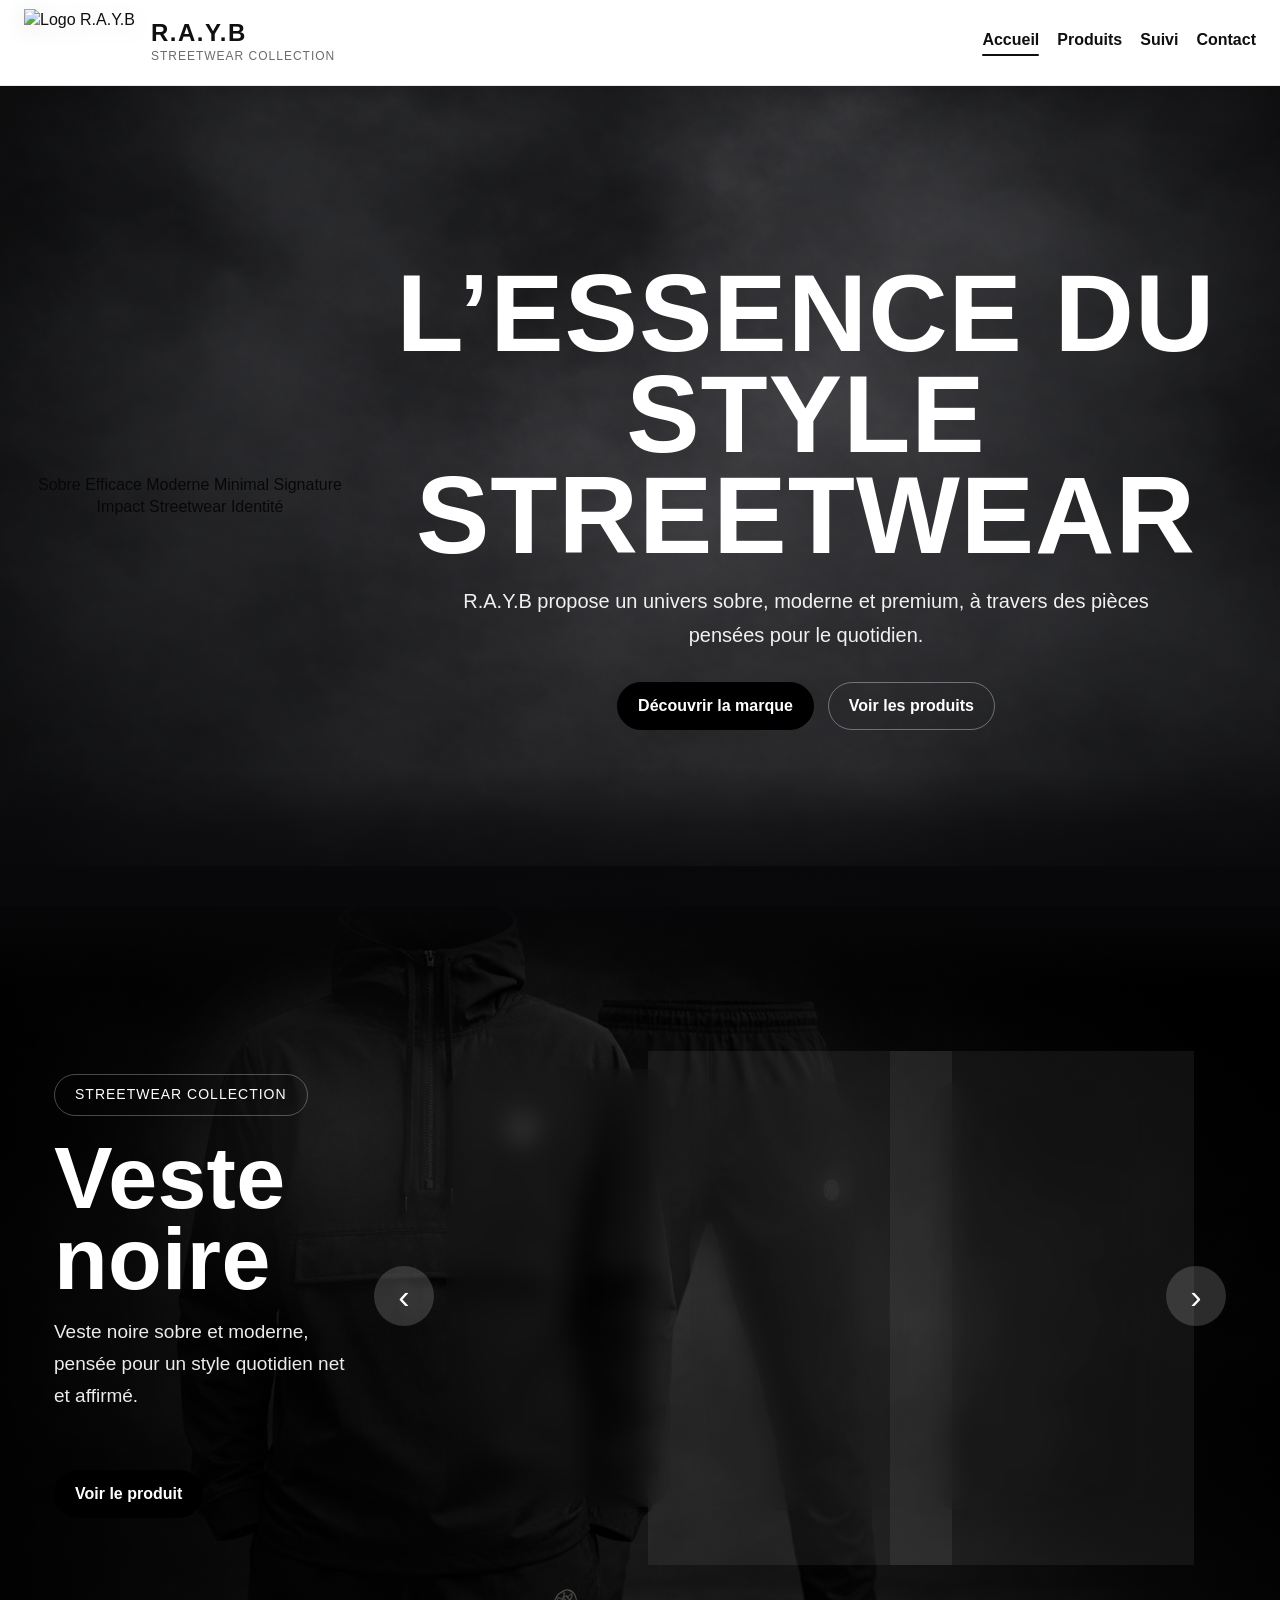
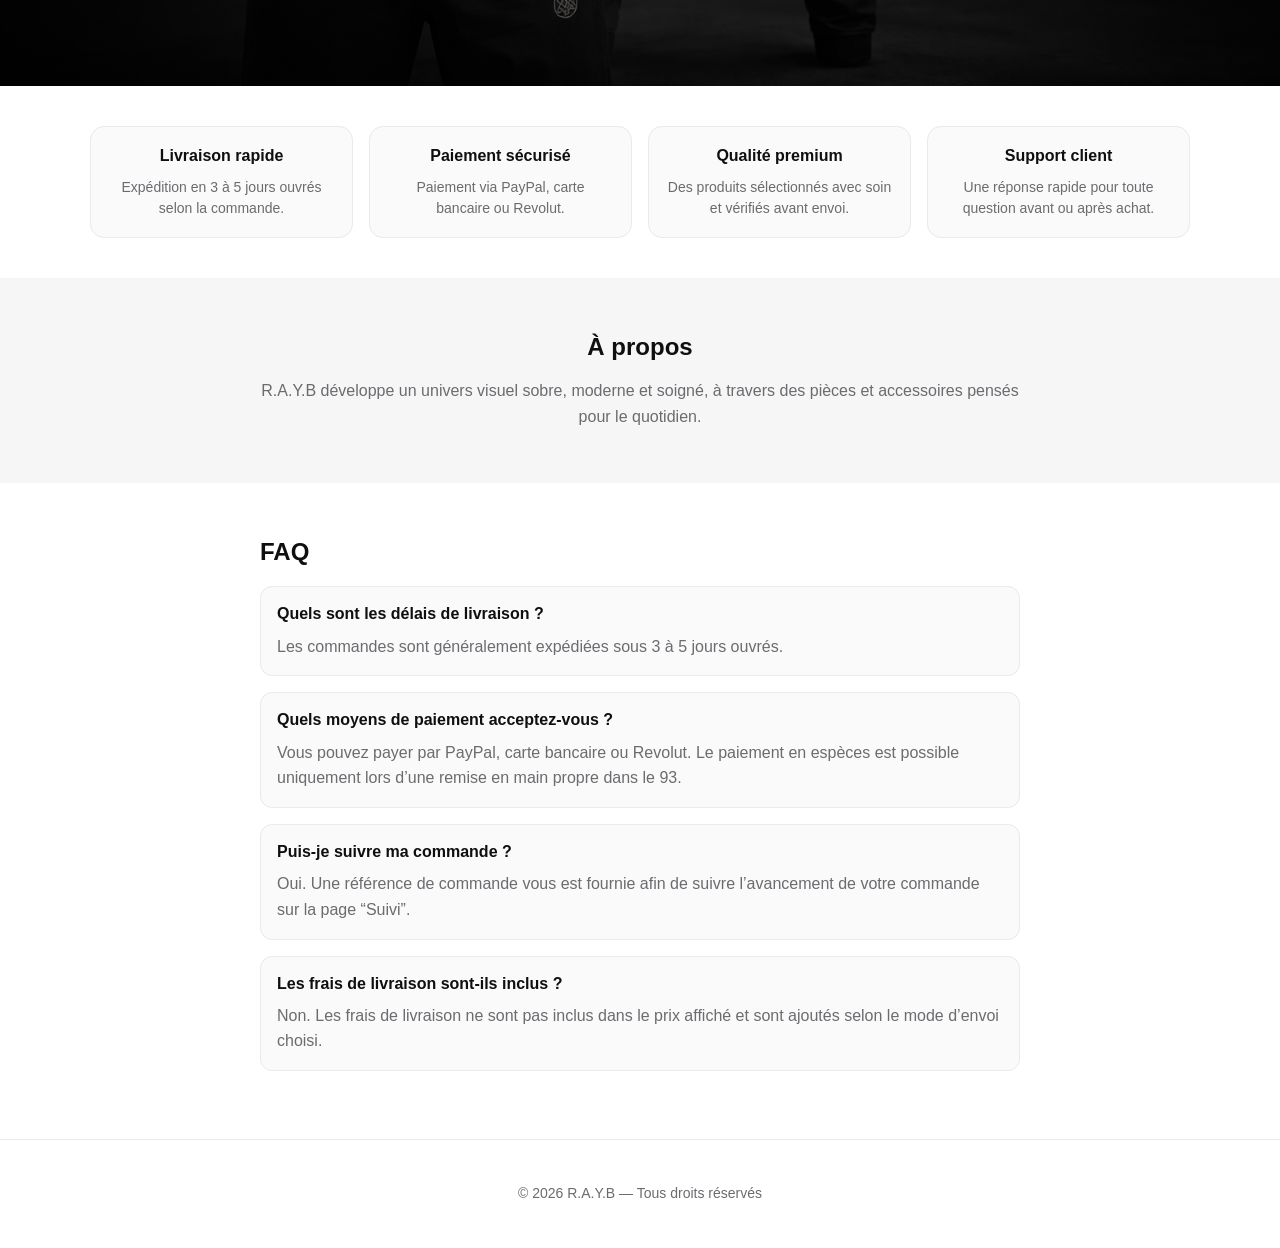
==== index.html @ da5ed74c "index.html" ====
<!DOCTYPE html>
<html lang="fr">
<head>
  <!-- Google tag (gtag.js) -->
  <script async src="https://www.googletagmanager.com/gtag/js?id=G-W9DEFRPRFW"></script>
  <script>
    window.dataLayer = window.dataLayer || [];
    function gtag(){dataLayer.push(arguments);}
    gtag('js', new Date());
    gtag('config', 'G-W9DEFRPRFW');
  </script>

  <meta charset="UTF-8">
  <meta name="viewport" content="width=device-width, initial-scale=1.0">
  <title>R.A.Y.B</title>
  <link rel="stylesheet" href="style.css">
  <link rel="icon" type="image/png" href="images/favicon.png">

  <!-- Polices -->
  <link href="https://fonts.googleapis.com/css2?family=Oswald:wght@400;500;600;700&family=Inter:wght@300;400;500;600;700&display=swap" rel="stylesheet">
</head>
<body>

  <!-- HEADER -->
  <header class="header">
    <div class="brand">
      <img src="images/logo-rayb-header.png" alt="Logo R.A.Y.B" class="logo">
      <div class="brand-text">
        <h1>R.A.Y.B</h1>
        <p>Streetwear Collection</p>
      </div>
    </div>

    <nav class="nav">
      <a href="index.html" class="active">Accueil</a>
      <a href="catalogue.html">Produits</a>
      <a href="suivi.html">Suivi</a>
      <a href="#" onclick="openContact()">Contact</a>
    </nav>
  </header>

  <!-- HERO PRINCIPAL -->
  <section class="hero-home">
    <div class="hero-home-overlay"></div>

    <!-- mots d'ambiance -->
    <div class="hero-words">
      <span>Sobre</span>
      <span>Efficace</span>
      <span>Moderne</span>
      <span>Minimal</span>
      <span>Signature</span>
      <span>Impact</span>
      <span>Streetwear</span>
      <span>Identité</span>
    </div>

    <div class="hero-home-content">
      <h1 class="hero-home-title">
        L’essence du style streetwear
      </h1>

      <p class="hero-home-text">
        R.A.Y.B propose un univers sobre, moderne et premium, à travers des pièces pensées pour le quotidien.
      </p>

      <div class="hero-home-actions">
        <a href="catalogue.html" class="btn primary">Découvrir la marque</a>
        <a href="#produits-populaires" class="btn ghost-light">Voir les produits</a>
      </div>
    </div>
  </section>

  <!-- PRODUITS POPULAIRES -->
  <section class="hero-showcase" id="produits-populaires">
    <div class="hero-dark-layer"></div>

    <div class="hero-left">
      <span class="hero-pill" id="heroCategory">Streetwear Collection</span>
      <h2 class="hero-main-title" id="heroProductTitle">Veste noire</h2>
      <p class="hero-main-text" id="heroProductDesc">
        Veste noire sobre et moderne, pensée pour un style quotidien net et affirmé.
      </p>

      <div class="hero-actions">
        <a href="produit.html?item=veste-noire" class="btn primary" id="heroProductBtn">
          Voir le produit
        </a>
      </div>
    </div>

    <div class="hero-right">
      <button class="hero-arrow" onclick="prevSlide()">‹</button>

      <div class="hero-cards" id="slider">

        <a class="hero-card active"
           href="produit.html?item=veste-noire"
           data-name="Veste noire"
           data-desc="Veste noire sobre et moderne, pensée pour un style quotidien net et affirmé."
           data-category="Streetwear Collection"
           data-link="produit.html?item=veste-noire">
          <img src="images/veste-noire.png" alt="Veste noire">
          <div class="hero-card-info">
            <span>STREETWEAR COLLECTION</span>
          </div>
        </a>

        <a class="hero-card"
           href="produit.html?item=pantalon-noir"
           data-name="Pantalon noir"
           data-desc="Pantalon noir confortable et structuré, idéal pour un look minimaliste et moderne."
           data-category="Streetwear Collection"
           data-link="produit.html?item=pantalon-noir">
          <img src="images/pantalon-noir.png" alt="Pantalon noir">
          <div class="hero-card-info">
            <span>STREETWEAR COLLECTION</span>
          </div>
        </a>

        <a class="hero-card"
           href="produit.html?item=tapis-bordeaux"
           data-name="Tapis bordeaux"
           data-desc="Tapis bordeaux pratique et élégant, conçu pour un usage utilitaire simple et efficace."
           data-category="Utilitaire"
           data-link="produit.html?item=tapis-bordeaux">
          <img src="images/tapis-bordeaux.png" alt="Tapis bordeaux">
          <div class="hero-card-info">
            <span>UTILITAIRE</span>
          </div>
        </a>

      </div>

      <button class="hero-arrow" onclick="nextSlide()">›</button>
    </div>
  </section>

  <!-- CONFIANCE -->
  <section class="trust-section">
    <div class="trust-container">
      <div class="trust-item">
        <h3>Livraison rapide</h3>
        <p>Expédition en 3 à 5 jours ouvrés selon la commande.</p>
      </div>

      <div class="trust-item">
        <h3>Paiement sécurisé</h3>
        <p>Paiement via PayPal, carte bancaire ou Revolut.</p>
      </div>

      <div class="trust-item">
        <h3>Qualité premium</h3>
        <p>Des produits sélectionnés avec soin et vérifiés avant envoi.</p>
      </div>

      <div class="trust-item">
        <h3>Support client</h3>
        <p>Une réponse rapide pour toute question avant ou après achat.</p>
      </div>
    </div>
  </section>

  <!-- A PROPOS -->
  <section class="about-section">
    <div class="about-container">
      <h2>À propos</h2>
      <p>
        R.A.Y.B développe un univers visuel sobre, moderne et soigné, à travers des pièces et accessoires pensés pour le quotidien.
      </p>
    </div>
  </section>

  <!-- FAQ -->
  <section class="faq-section">
    <div class="faq-container">
      <h2>FAQ</h2>

      <div class="faq-item">
        <h4>Quels sont les délais de livraison ?</h4>
        <p>Les commandes sont généralement expédiées sous 3 à 5 jours ouvrés.</p>
      </div>

      <div class="faq-item">
        <h4>Quels moyens de paiement acceptez-vous ?</h4>
        <p>Vous pouvez payer par PayPal, carte bancaire ou Revolut. Le paiement en espèces est possible uniquement lors d’une remise en main propre dans le 93.</p>
      </div>

      <div class="faq-item">
        <h4>Puis-je suivre ma commande ?</h4>
        <p>Oui. Une référence de commande vous est fournie afin de suivre l’avancement de votre commande sur la page “Suivi”.</p>
      </div>

      <div class="faq-item">
        <h4>Les frais de livraison sont-ils inclus ?</h4>
        <p>Non. Les frais de livraison ne sont pas inclus dans le prix affiché et sont ajoutés selon le mode d’envoi choisi.</p>
      </div>
    </div>
  </section>

  <!-- POPUP CONTACT -->
  <div id="contactPopup" class="popup" onclick="closeContact()">
    <div class="popup-content" onclick="event.stopPropagation()">
      <button class="popup-close" onclick="closeContact()">×</button>
      <h2>Contact</h2>
      <p>Email : <strong>nur.commerce120@gmail.com</strong></p>
      <p>Téléphone : <strong>06 28 49 84 93</strong></p>
    </div>
  </div>

  <!-- FOOTER -->
  <footer class="footer">
    <p>© 2026 R.A.Y.B — Tous droits réservés</p>
  </footer>

  <!-- SCRIPT -->
  <script>
    let index = 0;
    const cards = document.querySelectorAll(".hero-card");

    const heroCategory = document.getElementById("heroCategory");
    const heroProductTitle = document.getElementById("heroProductTitle");
    const heroProductDesc = document.getElementById("heroProductDesc");
    const heroProductBtn = document.getElementById("heroProductBtn");
    const slider = document.getElementById("slider");

    let autoSlide;

    function updateSlider() {
      cards.forEach((card) => card.classList.remove("active"));

      const activeCard = cards[index];
      activeCard.classList.add("active");

      heroCategory.innerText = activeCard.dataset.category;
      heroProductTitle.innerText = activeCard.dataset.name;
      heroProductDesc.innerText = activeCard.dataset.desc;
      heroProductBtn.href = activeCard.dataset.link;
    }

    function nextSlide() {
      index = (index + 1) % cards.length;
      updateSlider();
      startAutoSlide();
    }

    function prevSlide() {
      index = (index - 1 + cards.length) % cards.length;
      updateSlider();
      startAutoSlide();
    }

    function startAutoSlide() {
      stopAutoSlide();
      autoSlide = setInterval(() => {
        nextSlide();
      }, 3000);
    }

    function stopAutoSlide() {
      clearInterval(autoSlide);
    }

    cards.forEach((card, i) => {
      card.addEventListener("mouseenter", () => {
        if (index !== i) {
          index = i;
          updateSlider();
        }
      });
    });

    if (slider) {
      slider.addEventListener("mouseenter", stopAutoSlide);
      slider.addEventListener("mouseleave", startAutoSlide);
    }

    function openContact() {
      document.getElementById("contactPopup").style.display = "flex";
    }

    function closeContact() {
      document.getElementById("contactPopup").style.display = "none";
    }

    updateSlider();
    startAutoSlide();
  </script>

</body>
</html>
---- style.css ----
:root{
  --bg:#ffffff;
  --text:#0f0f10;
  --muted:#6b6b70;
  --border:#e9e9ee;
  --black:#000;
  --white:#fff;
  --shadow-sm: 0 8px 24px rgba(0,0,0,.06);
  --shadow-md: 0 18px 44px rgba(0,0,0,.14);
  --radius: 18px;
}

*{
  box-sizing:border-box;
}

html, body{
  margin:0;
  padding:0;
  font-family: Arial, sans-serif;
  background:var(--bg);
  color:var(--text);
  scroll-behavior:smooth;
}

body{
  line-height:1.4;
}

/* HEADER */
.header{
  position:sticky;
  top:0;
  z-index:50;
  background:rgba(255,255,255,.96);
  border-bottom:1px solid var(--border);
  display:flex;
  align-items:center;
  justify-content:space-between;
  padding:0 24px;
  min-height:86px;
  backdrop-filter:blur(10px);
}

.brand{
  display:flex;
  align-items:center;
  gap:16px;
  min-width:0;
}

.brand-text{
  display:flex;
  flex-direction:column;
  justify-content:center;
}

.logo{
  height:68px;
  width:auto;
  max-width:180px;
  object-fit:contain;
  display:block;
  transform:none;
  filter:drop-shadow(0 4px 10px rgba(0,0,0,0.10));
}

.brand-text h1{
  margin:0;
  font-size:24px;
  letter-spacing:1.5px;
  font-weight:800;
  line-height:1.1;
}

.brand-text p{
  margin:2px 0 0;
  font-size:12px;
  color:var(--muted);
  text-transform:uppercase;
  letter-spacing:1px;
}

.nav{
  display:flex;
  align-items:center;
  flex-wrap:wrap;
  gap:18px;
}

.nav a{
  text-decoration:none;
  color:var(--text);
  font-weight:700;
  position:relative;
  padding-bottom:4px;
}

.nav a.active::after{
  content:"";
  position:absolute;
  left:0;
  bottom:0;
  width:100%;
  height:2px;
  background:var(--text);
  border-radius:2px;
}

/* BOUTONS */
.btn{
  display:inline-block;
  padding:12px 20px;
  border-radius:999px;
  text-decoration:none;
  border:1px solid var(--text);
  color:var(--text);
  background:#fff;
  transition:transform .22s ease, box-shadow .22s ease, background .22s ease, color .22s ease, border-color .22s ease;
  cursor:pointer;
  font-weight:700;
}

.btn:hover{
  transform:translateY(-2px);
  box-shadow:var(--shadow-sm);
}

.btn.primary{
  background:#000;
  color:#fff;
  border-color:#000;
}

.btn.primary:hover{
  background:#111;
  border-color:#111;
}

.ghost-light{
  background:transparent;
  color:#fff;
  border:1px solid rgba(255,255,255,.34);
}

.ghost-light:hover{
  background:rgba(255,255,255,.10);
  box-shadow:none;
}

.btn.paypal{
  width:100%;
  background:#ffc439;
  border-color:#ffc439;
  color:#111;
}

.btn.revolut{
  width:100%;
  background:#000;
  border-color:#000;
  color:#fff;
}

/* HERO DU HAUT - PRESENTATION */
.hero-home{
  position:relative;
  z-index:1;
  min-height:calc(100vh - 80px);
  background:url("images/hero-accueil.jpg") center/cover no-repeat;
  display:flex;
  align-items:center;
  justify-content:center;
  padding:48px 24px;
  overflow:hidden;
  text-align:center;
}

.hero-home::after{
  content:"";
  position:absolute;
  left:0;
  right:0;
  bottom:-1px;
  height:140px;
  background:linear-gradient(
    to bottom,
    rgba(8,8,10,0) 0%,
    rgba(8,8,10,0.55) 40%,
    rgba(8,8,10,0.92) 100%
  );
  pointer-events:none;
  z-index:2;
}

.hero-home-overlay{
  position:absolute;
  inset:0;
  background:linear-gradient(180deg, rgba(0,0,0,.50) 0%, rgba(0,0,0,.58) 100%);
}

.hero-home-content{
  position:relative;
  z-index:2;
  max-width:900px;
  color:#fff;
}

.hero-home-tag{
  display:inline-block;
  padding:10px 22px;
  border:1px solid rgba(255,255,255,.30);
  border-radius:999px;
  font-size:15px;
  text-transform:uppercase;
  letter-spacing:1px;
  margin-bottom:26px;
}

.hero-home-title{
  margin:0 0 18px;
  font-size:110px;
  line-height:.92;
  text-transform:uppercase;
  font-weight:900;
  letter-spacing:1px;
}

.hero-home-text{
  margin:0 auto 30px;
  font-size:20px;
  line-height:1.7;
  color:rgba(255,255,255,.93);
  max-width:760px;
}

.hero-home-actions{
  display:flex;
  justify-content:center;
  gap:14px;
  flex-wrap:wrap;
}

/* SECTION PRODUITS HERO */
.hero-showcase{
  min-height:calc(100vh - 80px);
  background:url("images/hero.jpg") center/cover no-repeat;
  display:grid;
  grid-template-columns:1fr 1fr;
  align-items:center;
  gap:24px;
  padding:88px 54px 48px;
  margin-top:-40px;
  position:relative;
  overflow:hidden;
}

.hero-showcase::after{
  content:"";
  position:absolute;
  top:0;
  left:0;
  right:0;
  height:120px;
  background:linear-gradient(
    to bottom,
    rgba(8,8,10,0.95) 0%,
    rgba(8,8,10,0.68) 45%,
    rgba(8,8,10,0) 100%
  );
  pointer-events:none;
  z-index:1;
}

.hero-dark-layer{
  position:absolute;
  inset:0;
  background:linear-gradient(90deg, rgba(0,0,0,.78) 0%, rgba(0,0,0,.54) 45%, rgba(0,0,0,.72) 100%);
}

.hero-showcase::before{
  content:"";
  position:absolute;
  width:420px;
  height:420px;
  border-radius:50%;
  background:radial-gradient(rgba(255,255,255,0.09), transparent 70%);
  top:8%;
  left:10%;
  z-index:1;
  pointer-events:none;
  filter:blur(10px);
}

.hero-left{
  position:relative;
  z-index:2;
  color:#fff;
  max-width:560px;
  animation:fadeSoft .65s ease;
}

.hero-pill{
  border:1px solid rgba(255,255,255,.28);
  padding:10px 20px;
  border-radius:999px;
  font-size:14px;
  display:inline-block;
  margin-bottom:22px;
  text-transform:uppercase;
  letter-spacing:1px;
}

.hero-main-title{
  font-size:88px;
  margin:0 0 16px;
  line-height:.92;
  text-transform:none;
  font-weight:900;
  letter-spacing:.3px;
  min-height:160px;
  display:flex;
  align-items:flex-end;
}

.hero-main-text{
  font-size:19px;
  margin:0 0 24px;
  color:rgba(255,255,255,.92);
  line-height:1.7;
  max-width:520px;
  min-height:130px;
}

.hero-actions{
  display:flex;
  gap:12px;
  flex-wrap:wrap;
}

.hero-right{
  display:flex;
  justify-content:flex-end;
  align-items:center;
  gap:14px;
  position:relative;
  z-index:2;
}

.hero-left,
.hero-right{
  position:relative;
  z-index:2;
}

.hero-cards{
  display:flex;
  gap:22px;
  align-items:flex-end;
}

.hero-card{
  width:220px;
  min-height:430px;
  background:rgba(255,255,255,.08);
  border:1px solid rgba(255,255,255,.18);
  border-radius:28px;
  overflow:hidden;
  cursor:pointer;
  transition:transform .24s ease, opacity .24s ease, box-shadow .24s ease, border-color .24s ease;
  opacity:.84;
  box-shadow:0 12px 28px rgba(0,0,0,.16);
  backdrop-filter:blur(12px);
  text-decoration:none;
  display:flex;
  flex-direction:column;
  position:relative;
  animation:fadeSoft .65s ease;
  flex-shrink:0;
}

.hero-card.active{
  transform:translateY(-8px) scale(1.02);
  opacity:1;
  box-shadow:0 20px 42px rgba(0,0,0,.24);
  border-color:rgba(255,255,255,.28);
  z-index:3;
}

.hero-card::after{
  content:"";
  position:absolute;
  top:0;
  left:-120%;
  width:70%;
  height:100%;
  background:linear-gradient(
    120deg,
    transparent,
    rgba(255,255,255,0.18),
    transparent
  );
  transition:left .8s ease;
}

.hero-card:hover::after{
  left:140%;
}

.hero-card img{
  width:100%;
  height:250px;
  object-fit:contain;
  background:#fff;
  display:block;
  padding:20px;
}

.hero-card-info{
  padding:20px 16px;
  color:#fff;
  display:flex;
  align-items:center;
  justify-content:center;
  min-height:86px;
  text-align:center;
}

.hero-card-info span{
  display:block;
  font-size:15px;
  opacity:.96;
  text-transform:uppercase;
  letter-spacing:2px;
  font-weight:700;
  line-height:1.4;
}

.hero-card-info h3{
  display:none;
}

.hero-arrow{
  background:rgba(255,255,255,.16);
  border:none;
  color:#fff;
  font-size:34px;
  width:60px;
  height:60px;
  border-radius:50%;
  cursor:pointer;
  flex-shrink:0;
  transition:background .22s ease, transform .22s ease;
}

.hero-arrow:hover{
  background:rgba(255,255,255,.26);
  transform:scale(1.05);
}

#heroCategory,
#heroProductTitle,
#heroProductDesc{
  transition:all .25s ease;
}

/* STRUCTURE GLOBALE */
.page{
  padding:40px 28px;
}

.page-title{
  max-width:1100px;
  margin:0 auto 18px;
}

.page-title h2{
  margin:0;
  font-size:32px;
}

.page-title p{
  margin:8px 0 0;
  color:var(--muted);
}

.catalog-nav{
  max-width:1100px;
  margin:0 auto 24px;
  display:flex;
  gap:12px;
  flex-wrap:wrap;
}

.section-title{
  max-width:1100px;
  margin:30px auto 16px;
  font-size:24px;
}

/* CATALOGUE */
.grid{
  max-width:1100px;
  margin:0 auto;
  display:grid;
  grid-template-columns:repeat(3, 1fr);
  gap:22px;
}

.card{
  background:#fff;
  border:1px solid var(--border);
  border-radius:var(--radius);
  overflow:hidden;
  box-shadow:0 8px 24px rgba(0,0,0,.05);
  transition:transform .25s ease, box-shadow .25s ease;
  position:relative;
}

.card:hover{
  transform:translateY(-6px);
  box-shadow:var(--shadow-md);
}

.card::after{
  content:"";
  position:absolute;
  top:0;
  left:-120%;
  width:70%;
  height:100%;
  background:linear-gradient(
    120deg,
    transparent,
    rgba(255,255,255,0.16),
    transparent
  );
  transition:left .8s ease;
}

.card:hover::after{
  left:140%;
}

.card img{
  width:100%;
  height:260px;
  object-fit:contain;
  background:#fafafa;
  display:block;
  padding:10px;
}

.card-body{
  padding:16px;
}

.badge{
  display:inline-block;
  background:#000;
  color:#fff;
  padding:4px 10px;
  border-radius:999px;
  font-size:12px;
  margin-bottom:10px;
}

.card-body h3{
  margin:0 0 8px;
  font-size:18px;
}

.price{
  font-weight:800;
  margin:6px 0 14px;
  font-size:18px;
}

/* PAGE PRODUIT */
.back-link{
  display:inline-block;
  margin-bottom:18px;
  text-decoration:none;
  color:var(--text);
  font-weight:600;
}

.product-layout{
  max-width:1100px;
  margin:0 auto;
  display:grid;
  grid-template-columns:84px 1fr 420px;
  gap:26px;
  align-items:start;
}

.thumbs{
  display:flex;
  flex-direction:column;
  gap:10px;
}

.thumb{
  width:74px;
  height:74px;
  object-fit:contain;
  border:1px solid var(--border);
  border-radius:12px;
  background:#fafafa;
  cursor:pointer;
  display:block;
  padding:6px;
  transition:transform .2s ease, border-color .2s ease, box-shadow .2s ease;
}

.thumb:hover{
  transform:scale(1.04);
  border-color:#000;
  box-shadow:0 8px 18px rgba(0,0,0,0.08);
}

.product-image{
  border:1px solid var(--border);
  border-radius:20px;
  background:#fafafa;
  display:flex;
  align-items:center;
  justify-content:center;
  min-height:420px;
  box-shadow:0 12px 30px rgba(0,0,0,.08);
}

.product-image img{
  max-width:95%;
  max-height:420px;
  object-fit:contain;
  display:block;
  padding:12px;
}

.product-info{
  border:1px solid var(--border);
  border-radius:20px;
  padding:18px;
  background:#fff;
  box-shadow:0 8px 20px rgba(0,0,0,.04);
}

.product-info h2{
  margin:0 0 8px;
  font-size:30px;
}

.price.big{
  font-size:1.7rem;
  margin:10px 0 8px;
}

.desc{
  color:var(--muted);
  line-height:1.55;
  margin:0 0 12px;
}

.row{
  margin:12px 0 10px;
}

label{
  display:block;
  font-weight:700;
  margin-bottom:6px;
}

select{
  padding:10px 12px;
  border-radius:12px;
  border:1px solid var(--border);
  width:180px;
  background:#fff;
}

.reviews{
  margin:10px 0 18px;
  padding:12px;
  border:1px solid var(--border);
  border-radius:14px;
  background:#fbfbfb;
}

.stars{
  letter-spacing:2px;
  font-size:18px;
}

.muted{
  color:var(--muted);
}

.orderref{
  margin:12px 0 18px;
  padding:12px;
  border:1px solid var(--border);
  border-radius:14px;
  background:#fbfbfb;
}

.delivery{
  display:flex;
  flex-direction:column;
  gap:10px;
  margin:10px 0 18px;
}

.delivery input{
  padding:10px 12px;
  border-radius:12px;
  border:1px solid var(--border);
  width:100%;
}

.delivery .two{
  display:grid;
  grid-template-columns:1fr 1fr;
  gap:10px;
}

.shipping-note{
  margin:10px 0 16px;
  padding:12px;
  border:1px solid var(--border);
  border-radius:12px;
  background:#fafafa;
  line-height:1.5;
  font-size:14px;
}

.stock-count{
  margin:8px 0 14px;
  font-weight:700;
  color:#111;
}

.payment-box{
  max-width:700px;
  margin:0 auto;
  border:1px solid var(--border);
  border-radius:20px;
  padding:22px;
  background:#fff;
  box-shadow:0 8px 20px rgba(0,0,0,.04);
}

.payment-note{
  margin:8px 0 12px;
}

.delivery-price{
  margin:0 0 14px;
  font-weight:700;
  color:#c1121f;
}

.cash{
  margin-top:12px;
  padding:10px;
  border:1px solid var(--border);
  border-radius:12px;
  background:#fafafa;
  font-size:14px;
}

.pay{
  margin-top:12px;
}

.pay form{
  margin-bottom:10px;
}

/* SUIVI */
.tracking-box{
  max-width:700px;
  margin:0 auto 24px;
  display:flex;
  gap:12px;
  flex-wrap:wrap;
}

.tracking-box input{
  flex:1;
  min-width:260px;
  padding:12px 14px;
  border:1px solid var(--border);
  border-radius:12px;
}

.tracking-result{
  max-width:900px;
  margin:0 auto;
  border:1px solid var(--border);
  border-radius:18px;
  background:#fff;
  padding:20px;
  box-shadow:0 8px 20px rgba(0,0,0,.04);
}

.tracking-grid{
  display:grid;
  grid-template-columns:repeat(2, 1fr);
  gap:16px;
  margin-top:16px;
}

/* CONFIANCE */
.trust-section{
  padding:40px 20px;
  background:#fff;
}

.trust-container{
  max-width:1100px;
  margin:0 auto;
  display:grid;
  grid-template-columns:repeat(4,1fr);
  gap:16px;
}

.trust-item{
  border:1px solid var(--border);
  padding:18px;
  text-align:center;
  border-radius:14px;
  background:#fafafa;
  transition:transform .22s ease, box-shadow .22s ease, border-color .22s ease;
  animation:fadeSoft 0.65s ease;
}

.trust-item:hover{
  transform:translateY(-4px);
  box-shadow:var(--shadow-sm);
  border-color:#dcdce2;
}

.trust-item h3{
  margin:0 0 10px;
  font-size:16px;
}

.trust-item p{
  margin:0;
  font-size:14px;
  color:var(--muted);
  line-height:1.5;
}

/* A PROPOS */
.about-section{
  padding:52px 20px;
  background:#f6f6f6;
}

.about-container{
  max-width:760px;
  margin:0 auto;
  text-align:center;
  animation:fadeSoft 0.65s ease;
}

.about-container h2{
  margin:0 0 14px;
}

.about-container p{
  margin:0;
  color:var(--muted);
  line-height:1.65;
}

/* FAQ */
.faq-section{
  padding:52px 20px;
}

.faq-container{
  max-width:760px;
  margin:0 auto;
}

.faq-container h2{
  margin:0 0 18px;
}

.faq-item{
  margin-bottom:16px;
  border:1px solid var(--border);
  padding:16px;
  border-radius:12px;
  background:#fafafa;
  transition:transform .22s ease, box-shadow .22s ease;
  animation:fadeSoft 0.65s ease;
}

.faq-item:hover{
  transform:translateY(-2px);
  box-shadow:var(--shadow-sm);
}

.faq-item h4{
  margin:0 0 8px;
}

.faq-item p{
  margin:0;
  color:var(--muted);
  line-height:1.6;
}

/* POPUP */
.popup{
  display:none;
  position:fixed;
  inset:0;
  z-index:60;
  background:rgba(0,0,0,.6);
  justify-content:center;
  align-items:center;
}

.popup-content{
  width:min(420px, 92vw);
  background:#fff;
  border-radius:18px;
  padding:18px;
  position:relative;
  box-shadow:var(--shadow-md);
}

.popup-close{
  position:absolute;
  top:10px;
  right:12px;
  border:none;
  background:transparent;
  font-size:22px;
  cursor:pointer;
}

/* FOOTER */
.footer{
  text-align:center;
  padding:30px;
  border-top:1px solid var(--border);
  font-size:14px;
  color:var(--muted);
}

/* ANIMATION */
.hero-left,
.hero-card,
.trust-item,
.about-container,
.faq-item{
  animation:fadeSoft 0.65s ease;
}

@keyframes fadeSoft{
  from{
    opacity:0;
    transform:translateY(12px);
  }
  to{
    opacity:1;
    transform:translateY(0);
  }
}

/* RESPONSIVE */
@media(max-width:1200px){
  .hero-home-title{
    font-size:90px;
  }

  .hero-main-title{
    font-size:72px;
  }

  .hero-card{
    width:220px;
    min-height:430px;
  }
}

@media(max-width:1100px){
  .hero-home{
    min-height:auto;
    padding:60px 26px;
  }

  .hero-home-title{
    font-size:76px;
  }

  .hero-showcase{
    grid-template-columns:1fr;
    padding:36px 28px 40px;
    min-height:auto;
  }

  .hero-left{
    max-width:100%;
  }

  .hero-right{
    justify-content:flex-start;
  }

  .hero-main-title{
    font-size:62px;
  }

  .hero-card{
    width:210px;
    min-height:410px;
  }
}

@media(max-width:980px){
  .grid{
    grid-template-columns:repeat(2, 1fr);
  }

  .product-layout{
    grid-template-columns:84px 1fr;
  }

  .product-info{
    grid-column:1 / -1;
  }

  .trust-container{
    grid-template-columns:repeat(2,1fr);
  }

  .hero-cards{
    flex-wrap:wrap;
  }

  .hero-home-title{
    font-size:66px;
  }

  .hero-home-text{
    font-size:18px;
  }
}

@media(max-width:700px){
  .hero-home{
    padding:42px 20px;
  }

  .hero-home-title{
    font-size:52px;
  }

  .hero-home-text{
    font-size:17px;
    line-height:1.6;
  }

  .hero-main-title{
    font-size:48px;
  }

  .hero-main-text{
    font-size:17px;
  }

  .hero-card{
    width:100%;
    min-height:auto;
  }

  .hero-card img{
    height:220px;
  }
}

@media(max-width:600px){
  .header{
    padding:14px 16px;
    flex-direction:column;
    gap:12px;
    height:auto;
  }

  .brand{
    flex-direction:column;
    text-align:center;
  }

  .logo{
  height:58px;
  max-width:150px;
  transform:none;
}

  .brand-text h1{
    font-size:22px;
  }

  .brand-text p{
    font-size:12px;
  }

  .nav{
    justify-content:center;
    gap:12px;
  }

  .nav a{
    margin-left:0;
  }

  .hero-home{
    padding:32px 18px 36px;
  }

  .hero-home-tag{
    font-size:12px;
    padding:8px 16px;
  }

  .hero-home-title{
    font-size:42px;
    letter-spacing:1px;
  }

  .hero-home-text{
    font-size:15px;
  }

  .hero-home-actions{
    flex-direction:column;
    align-items:center;
  }

  .hero-showcase{
    padding:26px 18px 30px;
  }

  .hero-main-title{
    font-size:42px;
    letter-spacing:0;
  }

  .hero-main-text{
    font-size:15px;
  }

  .hero-right{
    flex-direction:column;
    align-items:stretch;
  }

  .hero-cards{
    flex-direction:column;
    width:100%;
  }

  .hero-card{
    width:100%;
    min-height:auto;
  }

  .hero-card img{
    height:220px;
  }

  .hero-card-info{
    min-height:72px;
    padding:16px;
  }

  .hero-card-info span{
    font-size:13px;
    letter-spacing:1.4px;
  }

  .hero-arrow{
    display:none;
  }

  .grid{
    grid-template-columns:1fr;
  }

  .product-layout{
    grid-template-columns:1fr;
  }

  .thumbs{
    flex-direction:row;
  }

  .thumb{
    width:64px;
    height:64px;
  }

  .delivery .two{
    grid-template-columns:1fr;
  }

  .tracking-box{
    flex-direction:column;
  }

  .tracking-grid{
    grid-template-columns:1fr;
  }

  .trust-container{
    grid-template-columns:1fr;
  }
}
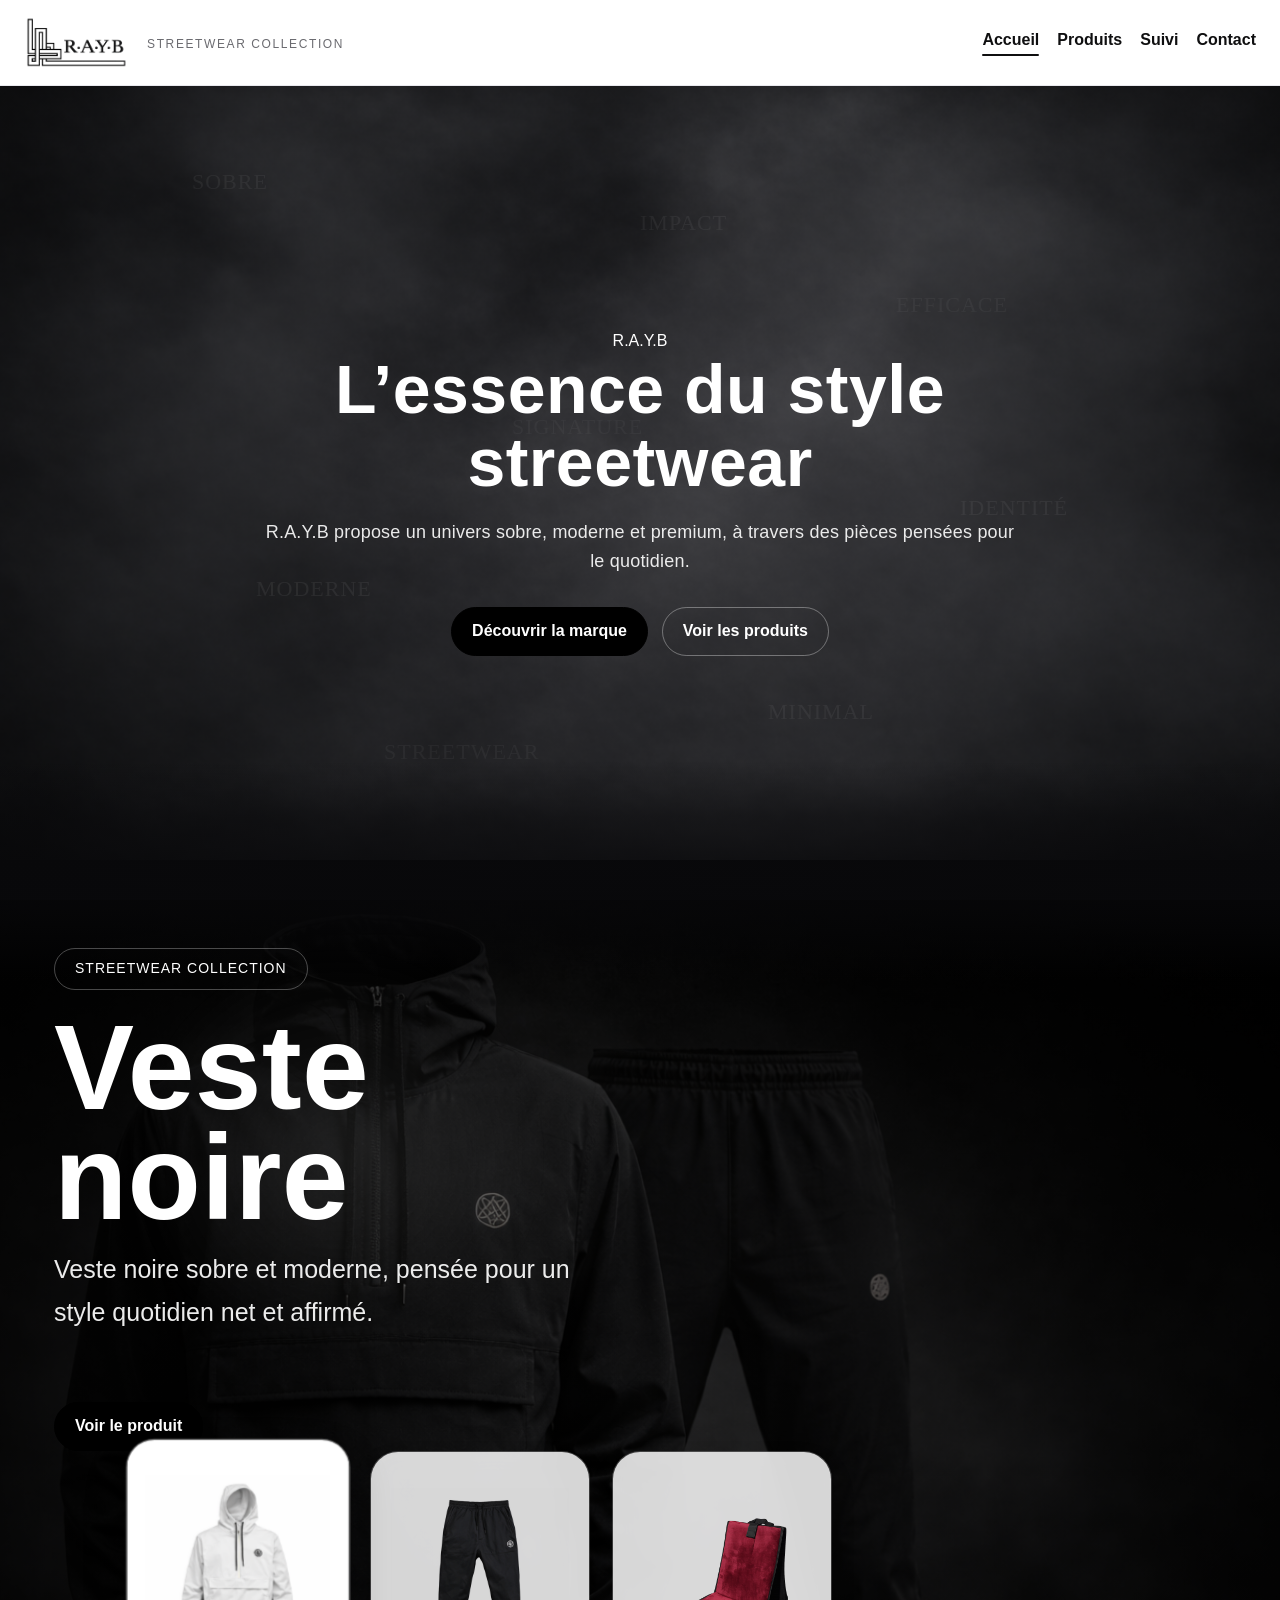
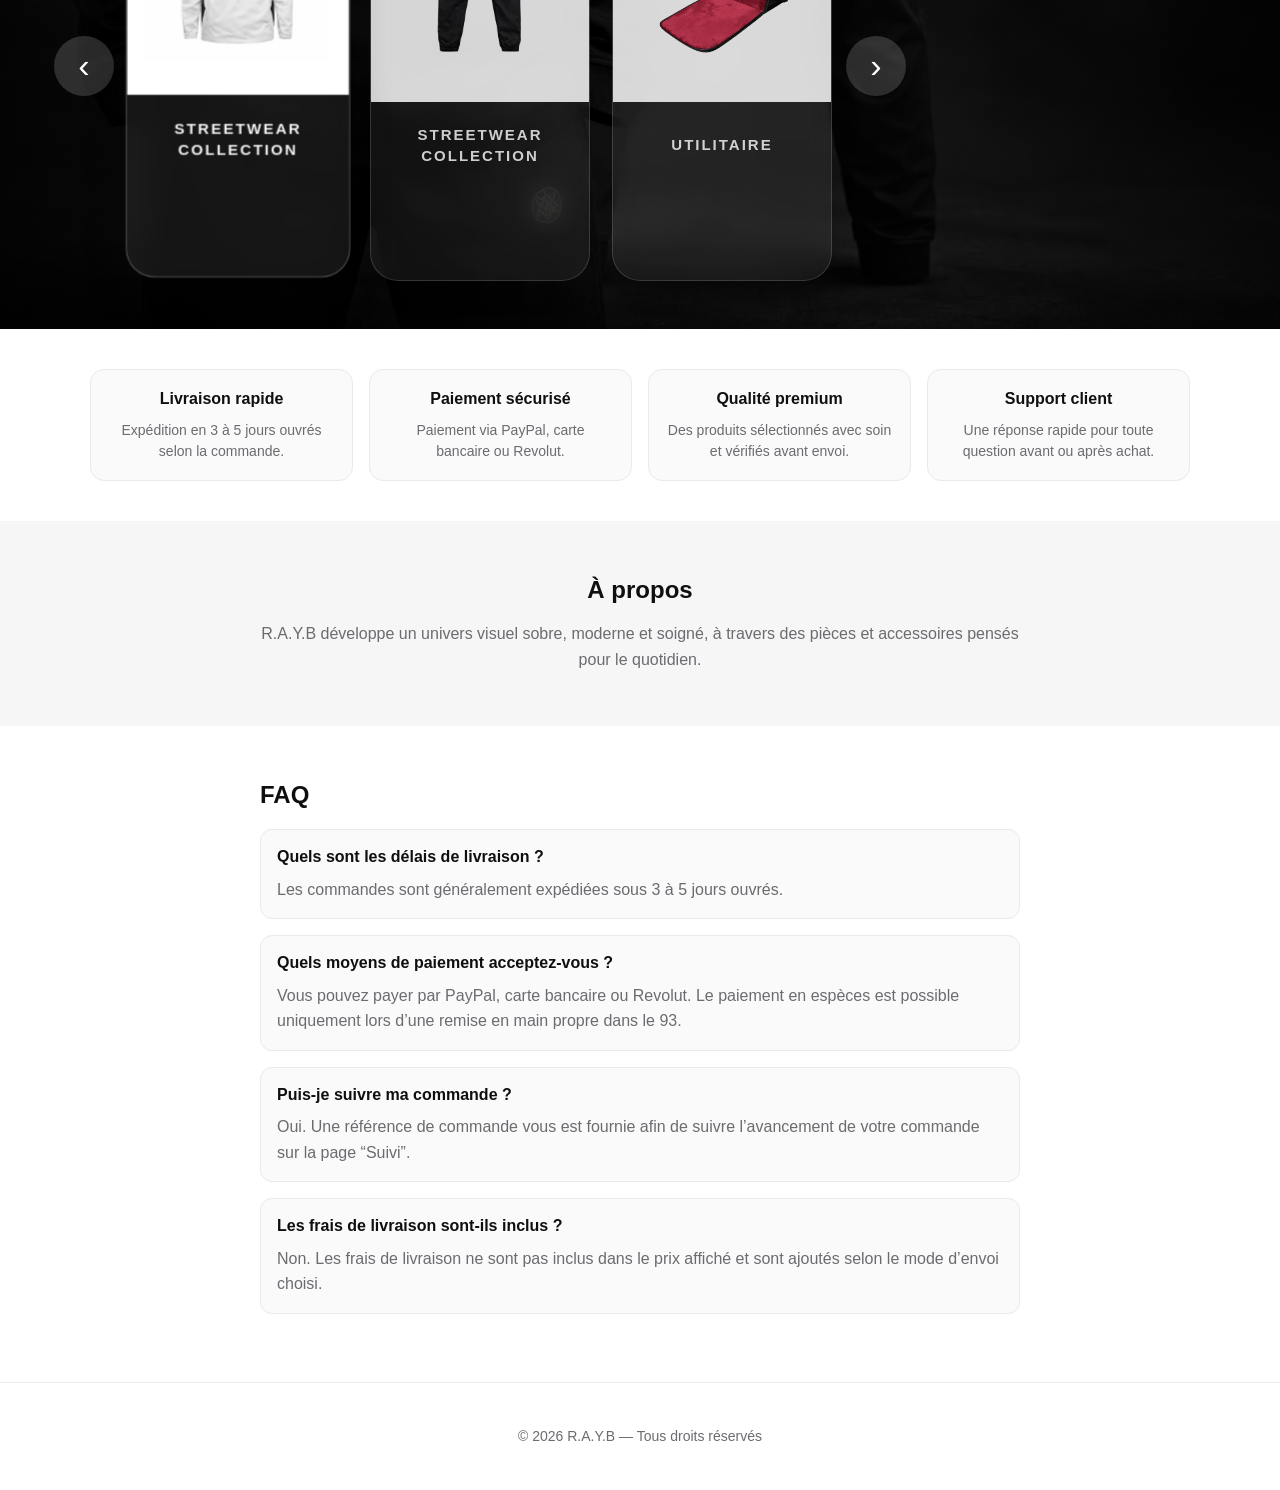
==== commit 85b700b9: "index.html" ====
--- a/index.html
+++ b/index.html
@@ -16,17 +16,14 @@
   <link rel="stylesheet" href="style.css">
   <link rel="icon" type="image/png" href="images/favicon.png">
 
-  <!-- Polices -->
   <link href="https://fonts.googleapis.com/css2?family=Oswald:wght@400;500;600;700&family=Inter:wght@300;400;500;600;700&display=swap" rel="stylesheet">
 </head>
 <body>
 
-  <!-- HEADER -->
   <header class="header">
     <div class="brand">
       <img src="images/logo-rayb-header.png" alt="Logo R.A.Y.B" class="logo">
       <div class="brand-text">
-        <h1>R.A.Y.B</h1>
         <p>Streetwear Collection</p>
       </div>
     </div>
@@ -39,11 +36,9 @@
     </nav>
   </header>
 
-  <!-- HERO PRINCIPAL -->
   <section class="hero-home">
     <div class="hero-home-overlay"></div>
 
-    <!-- mots d'ambiance -->
     <div class="hero-words">
       <span>Sobre</span>
       <span>Efficace</span>
@@ -56,9 +51,11 @@
     </div>
 
     <div class="hero-home-content">
-      <h1 class="hero-home-title">
-        L’essence du style streetwear
-      </h1>
+<span class="hero-brand">R.A.Y.B</span>
+
+<h1 class="hero-home-title">
+  L’essence du style streetwear
+</h1>
 
       <p class="hero-home-text">
         R.A.Y.B propose un univers sobre, moderne et premium, à travers des pièces pensées pour le quotidien.
@@ -71,72 +68,72 @@
     </div>
   </section>
 
-  <!-- PRODUITS POPULAIRES -->
   <section class="hero-showcase" id="produits-populaires">
     <div class="hero-dark-layer"></div>
 
-    <div class="hero-left">
-      <span class="hero-pill" id="heroCategory">Streetwear Collection</span>
-      <h2 class="hero-main-title" id="heroProductTitle">Veste noire</h2>
-      <p class="hero-main-text" id="heroProductDesc">
-        Veste noire sobre et moderne, pensée pour un style quotidien net et affirmé.
-      </p>
-
-      <div class="hero-actions">
-        <a href="produit.html?item=veste-noire" class="btn primary" id="heroProductBtn">
-          Voir le produit
-        </a>
-      </div>
-    </div>
-
-    <div class="hero-right">
-      <button class="hero-arrow" onclick="prevSlide()">‹</button>
-
-      <div class="hero-cards" id="slider">
-
-        <a class="hero-card active"
-           href="produit.html?item=veste-noire"
-           data-name="Veste noire"
-           data-desc="Veste noire sobre et moderne, pensée pour un style quotidien net et affirmé."
-           data-category="Streetwear Collection"
-           data-link="produit.html?item=veste-noire">
-          <img src="images/veste-noire.png" alt="Veste noire">
-          <div class="hero-card-info">
-            <span>STREETWEAR COLLECTION</span>
+    <div class="hero-showcase-inner">
+      <div class="hero-left">
+        <span class="hero-pill" id="heroCategory">Streetwear Collection</span>
+        <h2 class="hero-main-title" id="heroProductTitle">Veste noire</h2>
+        <p class="hero-main-text" id="heroProductDesc">
+          Veste noire sobre et moderne, pensée pour un style quotidien net et affirmé.
+        </p>
+
+        <div class="hero-actions">
+          <a href="produit.html?item=veste-noire" class="btn primary" id="heroProductBtn">
+            Voir le produit
+          </a>
+        </div>
+      </div>
+
+      <div class="hero-right">
+        <button class="hero-arrow hero-arrow-left" type="button" onclick="prevSlide()">‹</button>
+
+        <div class="hero-cards-wrap">
+          <div class="hero-cards" id="slider">
+            <a class="hero-card active"
+               href="produit.html?item=veste-noire"
+               data-name="Veste noire"
+               data-desc="Veste noire sobre et moderne, pensée pour un style quotidien net et affirmé."
+               data-category="Streetwear Collection"
+               data-link="produit.html?item=veste-noire">
+              <img src="images/veste-noire.png" alt="Veste noire">
+              <div class="hero-card-info">
+                <span>STREETWEAR COLLECTION</span>
+              </div>
+            </a>
+
+            <a class="hero-card"
+               href="produit.html?item=pantalon-noir"
+               data-name="Pantalon noir"
+               data-desc="Pantalon noir confortable et structuré, idéal pour un look minimaliste et moderne."
+               data-category="Streetwear Collection"
+               data-link="produit.html?item=pantalon-noir">
+              <img src="images/pantalon-noir.png" alt="Pantalon noir">
+              <div class="hero-card-info">
+                <span>STREETWEAR COLLECTION</span>
+              </div>
+            </a>
+
+            <a class="hero-card"
+               href="produit.html?item=tapis-bordeaux"
+               data-name="Tapis bordeaux"
+               data-desc="Tapis bordeaux pratique et élégant, conçu pour un usage utilitaire simple et efficace."
+               data-category="Utilitaire"
+               data-link="produit.html?item=tapis-bordeaux">
+              <img src="images/tapis-bordeaux.png" alt="Tapis bordeaux">
+              <div class="hero-card-info">
+                <span>UTILITAIRE</span>
+              </div>
+            </a>
           </div>
-        </a>
-
-        <a class="hero-card"
-           href="produit.html?item=pantalon-noir"
-           data-name="Pantalon noir"
-           data-desc="Pantalon noir confortable et structuré, idéal pour un look minimaliste et moderne."
-           data-category="Streetwear Collection"
-           data-link="produit.html?item=pantalon-noir">
-          <img src="images/pantalon-noir.png" alt="Pantalon noir">
-          <div class="hero-card-info">
-            <span>STREETWEAR COLLECTION</span>
-          </div>
-        </a>
-
-        <a class="hero-card"
-           href="produit.html?item=tapis-bordeaux"
-           data-name="Tapis bordeaux"
-           data-desc="Tapis bordeaux pratique et élégant, conçu pour un usage utilitaire simple et efficace."
-           data-category="Utilitaire"
-           data-link="produit.html?item=tapis-bordeaux">
-          <img src="images/tapis-bordeaux.png" alt="Tapis bordeaux">
-          <div class="hero-card-info">
-            <span>UTILITAIRE</span>
-          </div>
-        </a>
-
-      </div>
-
-      <button class="hero-arrow" onclick="nextSlide()">›</button>
-    </div>
-  </section>
-
-  <!-- CONFIANCE -->
+        </div>
+
+        <button class="hero-arrow hero-arrow-right" type="button" onclick="nextSlide()">›</button>
+      </div>
+    </div>
+  </section>
+
   <section class="trust-section">
     <div class="trust-container">
       <div class="trust-item">
@@ -161,7 +158,6 @@
     </div>
   </section>
 
-  <!-- A PROPOS -->
   <section class="about-section">
     <div class="about-container">
       <h2>À propos</h2>
@@ -171,7 +167,6 @@
     </div>
   </section>
 
-  <!-- FAQ -->
   <section class="faq-section">
     <div class="faq-container">
       <h2>FAQ</h2>
@@ -198,7 +193,6 @@
     </div>
   </section>
 
-  <!-- POPUP CONTACT -->
   <div id="contactPopup" class="popup" onclick="closeContact()">
     <div class="popup-content" onclick="event.stopPropagation()">
       <button class="popup-close" onclick="closeContact()">×</button>
@@ -208,12 +202,10 @@
     </div>
   </div>
 
-  <!-- FOOTER -->
   <footer class="footer">
     <p>© 2026 R.A.Y.B — Tous droits réservés</p>
   </footer>
 
-  <!-- SCRIPT -->
   <script>
     let index = 0;
     const cards = document.querySelectorAll(".hero-card");
--- a/style.css
+++ b/style.css
@@ -45,7 +45,7 @@
 .brand{
   display:flex;
   align-items:center;
-  gap:16px;
+  gap:18px;
   min-width:0;
 }
 
@@ -56,29 +56,28 @@
 }
 
 .logo{
-  height:68px;
+  height:54px;
   width:auto;
-  max-width:180px;
+  max-width:160px;
   object-fit:contain;
   display:block;
   transform:none;
-  filter:drop-shadow(0 4px 10px rgba(0,0,0,0.10));
 }
 
 .brand-text h1{
   margin:0;
-  font-size:24px;
-  letter-spacing:1.5px;
-  font-weight:800;
-  line-height:1.1;
+  font-size:28px;
+  letter-spacing:2px;
+  font-weight:900;
+  line-height:1.05;
 }
 
 .brand-text p{
-  margin:2px 0 0;
+  margin:4px 0 0;
   font-size:12px;
   color:var(--muted);
   text-transform:uppercase;
-  letter-spacing:1px;
+  letter-spacing:1.6px;
 }
 
 .nav{
@@ -162,11 +161,11 @@
   color:#fff;
 }
 
-/* HERO DU HAUT - PRESENTATION */
+/* HERO DU HAUT */
 .hero-home{
   position:relative;
   z-index:1;
-  min-height:calc(100vh - 80px);
+  min-height:calc(100vh - 86px);
   background:url("images/hero-accueil.jpg") center/cover no-repeat;
   display:flex;
   align-items:center;
@@ -206,6 +205,35 @@
   color:#fff;
 }
 
+.hero-words{
+  position:absolute;
+  width:100%;
+  height:100%;
+  top:0;
+  left:0;
+  pointer-events:none;
+  z-index:1;
+}
+
+.hero-words span{
+  position:absolute;
+  color:#fff;
+  font-family:'Oswald', sans-serif;
+  font-size:26px;
+  text-transform:uppercase;
+  white-space:nowrap;
+  letter-spacing:1px;
+}
+
+.hero-words span:nth-child(1){ top:12%; left:12%; opacity:0.05; }
+.hero-words span:nth-child(2){ top:22%; left:72%; opacity:0.04; }
+.hero-words span:nth-child(3){ top:58%; left:18%; opacity:0.06; }
+.hero-words span:nth-child(4){ top:73%; left:62%; opacity:0.05; }
+.hero-words span:nth-child(5){ top:42%; left:42%; opacity:0.03; }
+.hero-words span:nth-child(6){ top:16%; left:48%; opacity:0.05; }
+.hero-words span:nth-child(7){ top:80%; left:26%; opacity:0.04; }
+.hero-words span:nth-child(8){ top:52%; left:78%; opacity:0.05; }
+
 .hero-home-tag{
   display:inline-block;
   padding:10px 22px;
@@ -218,32 +246,102 @@
 }
 
 .hero-home-title{
+  font-family:'Oswald', sans-serif;
   margin:0 0 18px;
-  font-size:110px;
-  line-height:.92;
-  text-transform:uppercase;
-  font-weight:900;
+  font-size:68px;
+  line-height:1.08;
+  text-transform:none;
+  font-weight:600;
+  letter-spacing:.5px;
+  text-shadow:0 2px 20px rgba(255,255,255,0.05);
+}
+
+.hero-home-title{
+  text-shadow:0 2px 20px rgba(255,255,255,0.05);
+}
+
+.hero-home-text{
+  font-family:'Inter', sans-serif;
+  margin:0 auto 30px;
+  font-size:18px;
+  line-height:1.65;
+  color:rgba(255,255,255,.90);
+  max-width:760px;
+  font-weight:400;
+  letter-spacing:.2px;
+}
+
+.hero-home-manifesto{
+  margin:0 0 18px;
+  font-size:18px;
+  font-weight:700;
   letter-spacing:1px;
-}
-
-.hero-home-text{
-  margin:0 auto 30px;
-  font-size:20px;
-  line-height:1.7;
-  color:rgba(255,255,255,.93);
-  max-width:760px;
-}
-
-.hero-home-actions{
+  color:rgba(255,255,255,.88);
+}
+
+.hero-home-points{
   display:flex;
   justify-content:center;
   gap:14px;
   flex-wrap:wrap;
-}
-
-/* SECTION PRODUITS HERO */
+  margin:0 0 26px;
+}
+
+.hero-home-points span{
+  padding:8px 14px;
+  border:1px solid rgba(255,255,255,.18);
+  border-radius:999px;
+  font-size:13px;
+  color:rgba(255,255,255,.82);
+  background:rgba(255,255,255,.05);
+  backdrop-filter:blur(4px);
+}
+
+.hero-words{
+  position:absolute;
+  width:100%;
+  height:100%;
+  top:0;
+  left:0;
+  pointer-events:none;
+  z-index:1;
+}
+
+.hero-words span{
+  position:absolute;
+  color:white;
+  font-family: 'Playfair Display', serif;
+  font-size:22px;
+  opacity:0.06;
+  white-space:nowrap;
+}
+.hero-words span:nth-child(1){ top:10%; left:15%; opacity:0.05; }
+.hero-words span:nth-child(2){ top:25%; left:70%; opacity:0.04; }
+.hero-words span:nth-child(3){ top:60%; left:20%; opacity:0.06; }
+.hero-words span:nth-child(4){ top:75%; left:60%; opacity:0.05; }
+.hero-words span:nth-child(5){ top:40%; left:40%; opacity:0.03; }
+.hero-words span:nth-child(6){ top:15%; left:50%; opacity:0.05; }
+.hero-words span:nth-child(7){ top:80%; left:30%; opacity:0.04; }
+.hero-words span:nth-child(8){ top:50%; left:75%; opacity:0.05; }
+
+.hero-home-subline{
+  margin:0 0 24px;
+  font-size:14px;
+  letter-spacing:1.2px;
+  text-transform:uppercase;
+  color:rgba(255,255,255,.72);
+}
+
+.hero-home-actions{
+  display:flex;
+  justify-content:center;
+  gap:14px;
+  flex-wrap:wrap;
+}
+
+/* SECTION PRODUITS */
 .hero-showcase{
-  min-height:calc(100vh - 80px);
+  min-height:calc(100vh - 86px);
   background:url("images/hero.jpg") center/cover no-repeat;
   display:grid;
   grid-template-columns:1fr 1fr;
@@ -292,9 +390,13 @@
   filter:blur(10px);
 }
 
-.hero-left{
+.hero-left,
+.hero-right{
   position:relative;
   z-index:2;
+}
+
+.hero-left{
   color:#fff;
   max-width:560px;
   animation:fadeSoft .65s ease;
@@ -312,7 +414,7 @@
 }
 
 .hero-main-title{
-  font-size:88px;
+  font-size:120px;
   margin:0 0 16px;
   line-height:.92;
   text-transform:none;
@@ -324,7 +426,7 @@
 }
 
 .hero-main-text{
-  font-size:19px;
+  font-size:25px;
   margin:0 0 24px;
   color:rgba(255,255,255,.92);
   line-height:1.7;
@@ -332,6 +434,12 @@
   min-height:130px;
 }
 
+#heroCategory,
+#heroProductTitle,
+#heroProductDesc{
+  transition:all .25s ease;
+}
+
 .hero-actions{
   display:flex;
   gap:12px;
@@ -343,14 +451,6 @@
   justify-content:flex-end;
   align-items:center;
   gap:14px;
-  position:relative;
-  z-index:2;
-}
-
-.hero-left,
-.hero-right{
-  position:relative;
-  z-index:2;
 }
 
 .hero-cards{
@@ -458,12 +558,6 @@
   transform:scale(1.05);
 }
 
-#heroCategory,
-#heroProductTitle,
-#heroProductDesc{
-  transition:all .25s ease;
-}
-
 /* STRUCTURE GLOBALE */
 .page{
   padding:40px 28px;
@@ -978,11 +1072,11 @@
 /* RESPONSIVE */
 @media(max-width:1200px){
   .hero-home-title{
-    font-size:90px;
+    font-size:60px;
   }
 
   .hero-main-title{
-    font-size:72px;
+    font-size:60px;
   }
 
   .hero-card{
@@ -998,13 +1092,14 @@
   }
 
   .hero-home-title{
-    font-size:76px;
+    font-size:56px;
   }
 
   .hero-showcase{
     grid-template-columns:1fr;
     padding:36px 28px 40px;
     min-height:auto;
+    margin-top:0;
   }
 
   .hero-left{
@@ -1017,6 +1112,7 @@
 
   .hero-main-title{
     font-size:62px;
+    min-height:auto;
   }
 
   .hero-card{
@@ -1047,7 +1143,7 @@
   }
 
   .hero-home-title{
-    font-size:66px;
+    font-size:52px;
   }
 
   .hero-home-text{
@@ -1061,20 +1157,21 @@
   }
 
   .hero-home-title{
-    font-size:52px;
+    font-size:70px;
   }
 
   .hero-home-text{
-    font-size:17px;
+    font-size:44px;
     line-height:1.6;
   }
 
   .hero-main-title{
-    font-size:48px;
+    font-size:100px;
   }
 
   .hero-main-text{
     font-size:17px;
+    min-height:auto;
   }
 
   .hero-card{
@@ -1101,10 +1198,10 @@
   }
 
   .logo{
-  height:58px;
-  max-width:150px;
-  transform:none;
-}
+    height:58px;
+    max-width:150px;
+    transform:none;
+  }
 
   .brand-text h1{
     font-size:22px;
@@ -1133,12 +1230,16 @@
   }
 
   .hero-home-title{
-    font-size:42px;
+    font-size:38px;
     letter-spacing:1px;
   }
 
   .hero-home-text{
     font-size:15px;
+  }
+
+  .hero-home-subline{
+    font-size:12px;
   }
 
   .hero-home-actions{
@@ -1151,7 +1252,7 @@
   }
 
   .hero-main-title{
-    font-size:42px;
+    font-size:60px;
     letter-spacing:0;
   }
 
@@ -1224,4 +1325,44 @@
   .trust-container{
     grid-template-columns:1fr;
   }
-}
+
+.shipping-box{
+  margin:12px 0 18px;
+  padding:12px;
+  border:1px solid var(--border);
+  border-radius:12px;
+  background:#fafafa;
+  font-size:14px;
+}
+
+.shipping-box label{
+  font-weight:600;
+  cursor:pointer;
+}
+
+.shipping-choice{
+  margin:6px 0 4px;
+  padding:12px 14px;
+  border:1px solid var(--border);
+  border-radius:12px;
+  background:#fafafa;
+}
+
+.shipping-check{
+  display:flex;
+  align-items:flex-start;
+  gap:10px;
+  font-weight:600;
+  line-height:1.5;
+  cursor:pointer;
+}
+
+.shipping-check input{
+  margin-top:3px;
+}
+
+.shipping-extra{
+  margin:8px 0 0 28px;
+  font-size:14px;
+}
+}
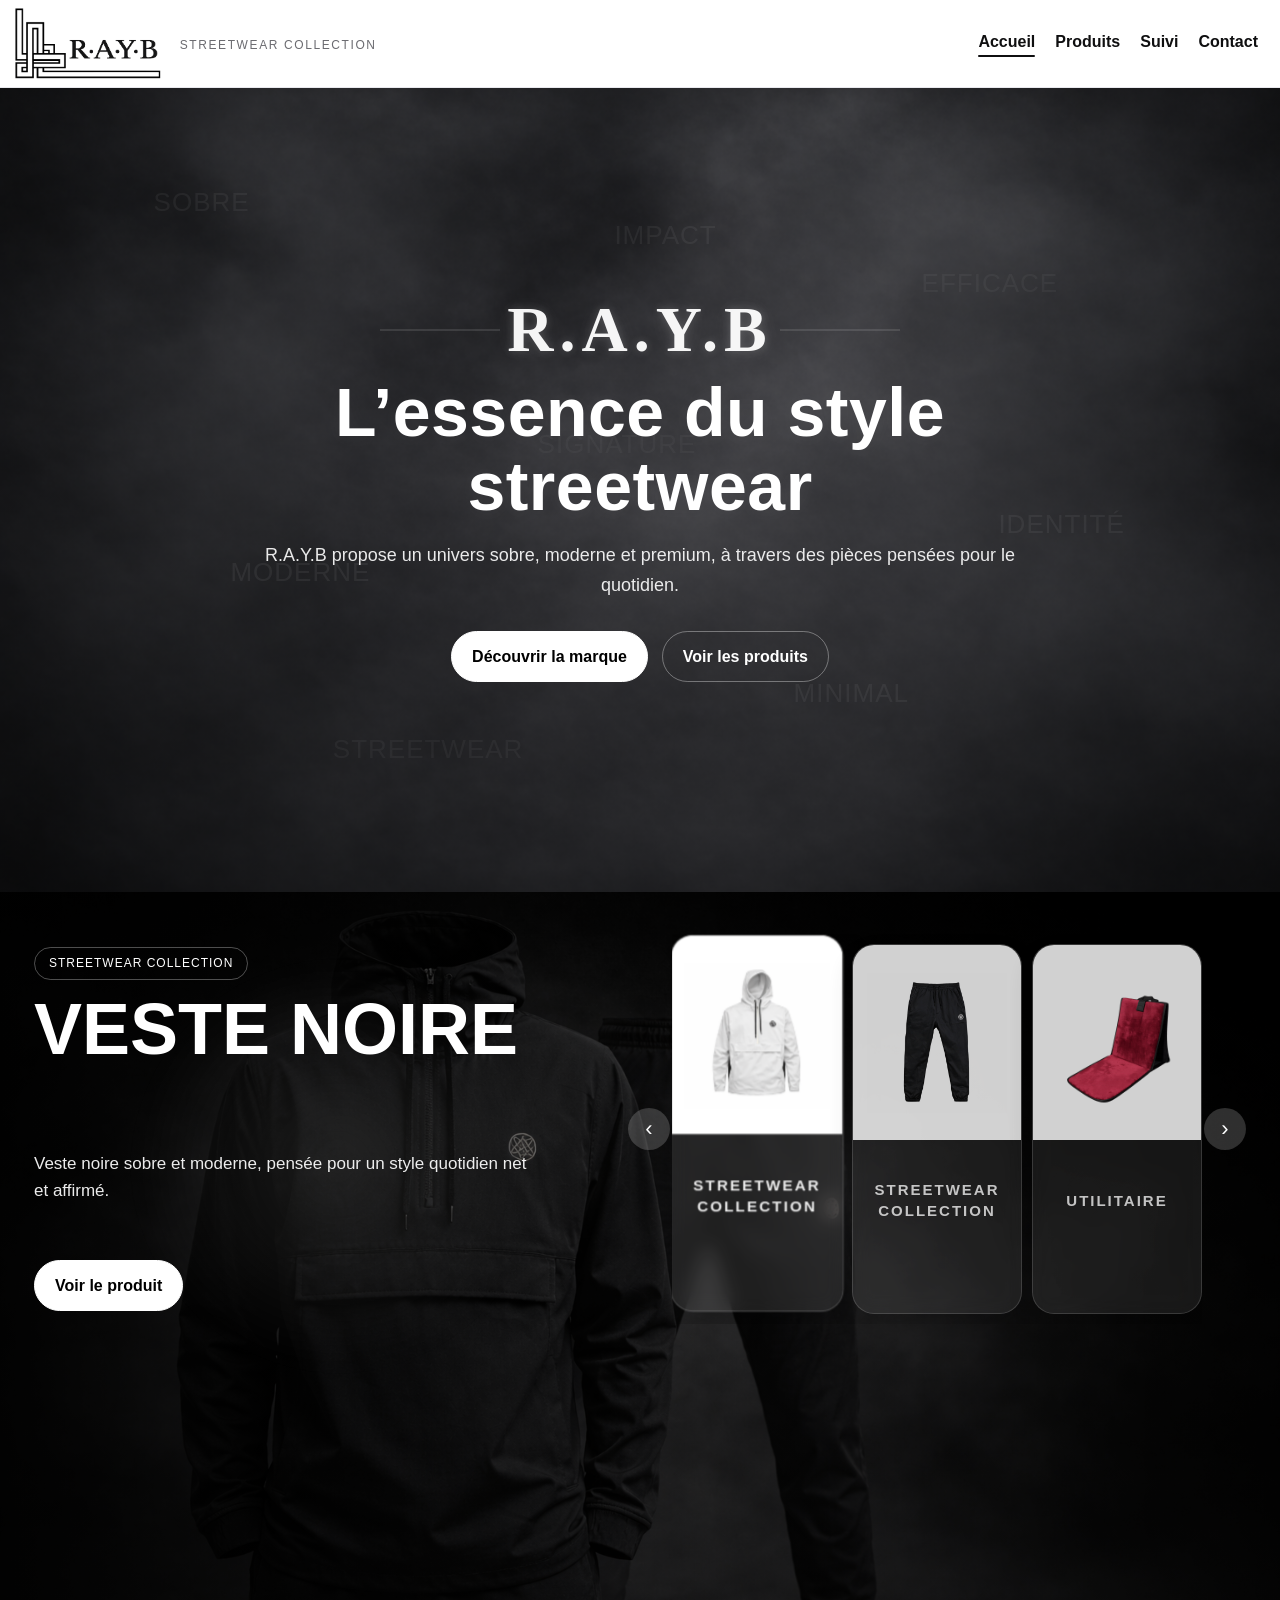
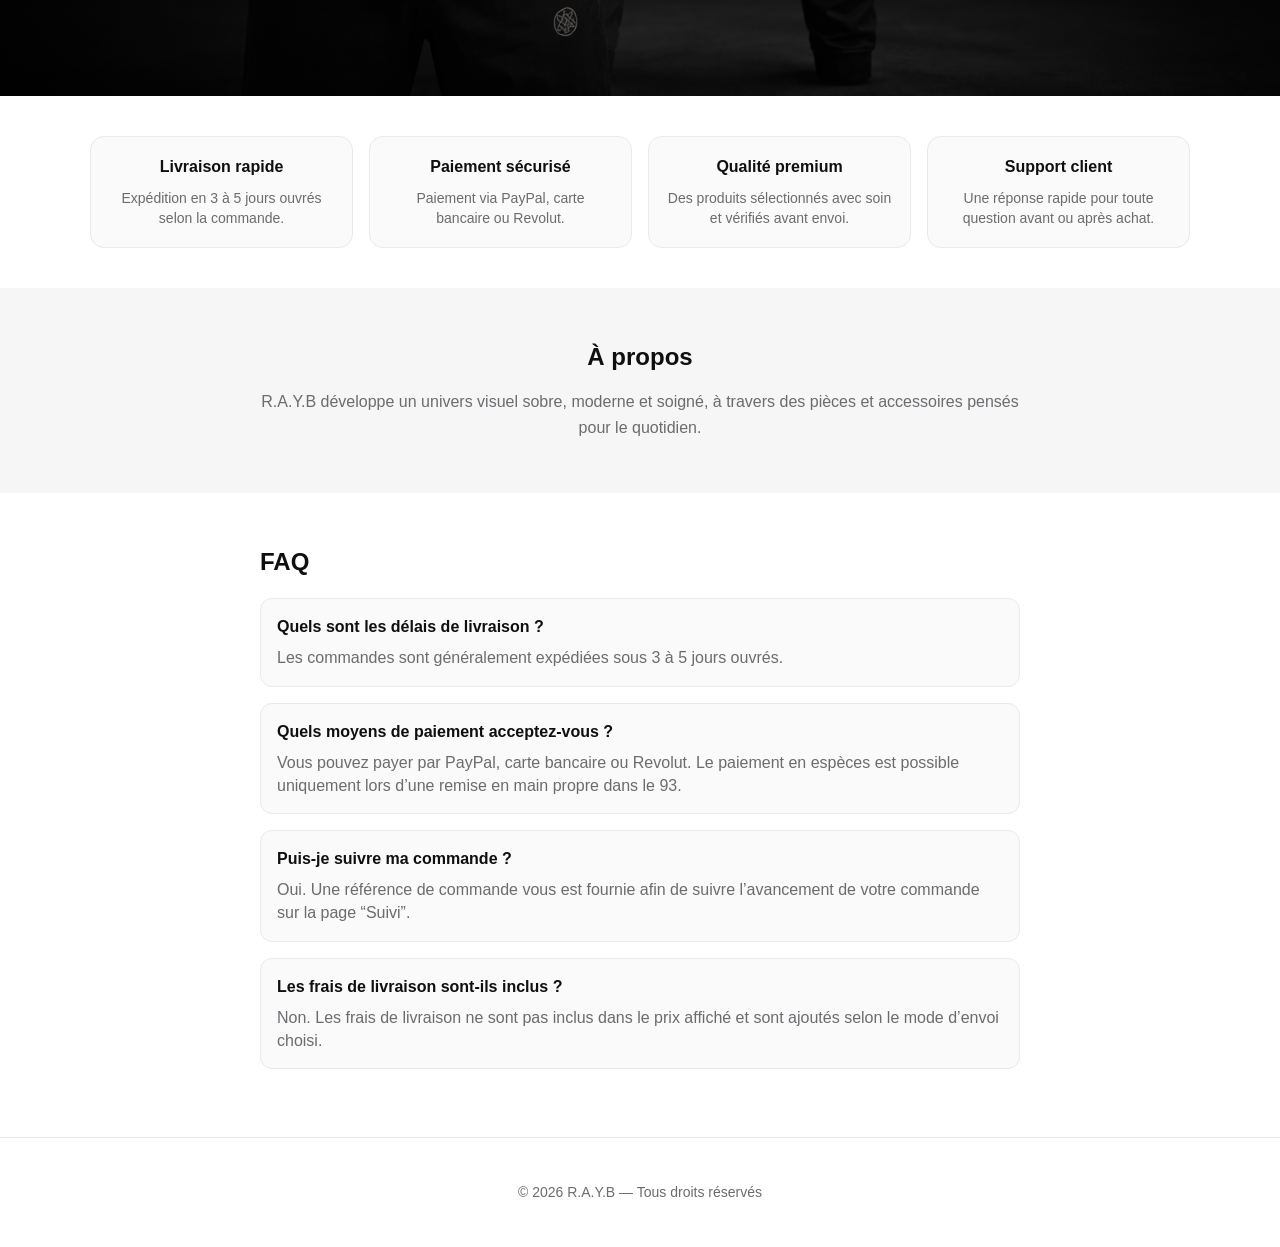
==== commit 36157c65: "index.html" ====
--- a/index.html
+++ b/index.html
@@ -197,7 +197,7 @@
     <div class="popup-content" onclick="event.stopPropagation()">
       <button class="popup-close" onclick="closeContact()">×</button>
       <h2>Contact</h2>
-      <p>Email : <strong>nur.commerce120@gmail.com</strong></p>
+      <p>Email : <strong><a href="mailto:contact@rayb.fr">contact@rayb.fr</a></strong></p>
       <p>Téléphone : <strong>06 28 49 84 93</strong></p>
     </div>
   </div>
--- a/style.css
+++ b/style.css
@@ -5,9 +5,9 @@
   --border:#e9e9ee;
   --black:#000;
   --white:#fff;
-  --shadow-sm: 0 8px 24px rgba(0,0,0,.06);
-  --shadow-md: 0 18px 44px rgba(0,0,0,.14);
-  --radius: 18px;
+  --shadow-sm:0 8px 24px rgba(0,0,0,.06);
+  --shadow-md:0 18px 44px rgba(0,0,0,.14);
+  --radius:18px;
 }
 
 *{
@@ -17,58 +17,53 @@
 html, body{
   margin:0;
   padding:0;
-  font-family: Arial, sans-serif;
   background:var(--bg);
   color:var(--text);
-  scroll-behavior:smooth;
+  font-family:'Inter', Arial, sans-serif;
 }
 
 body{
-  line-height:1.4;
+  line-height:1.45;
 }
 
 /* HEADER */
 .header{
-  position:sticky;
-  top:0;
-  z-index:50;
-  background:rgba(255,255,255,.96);
-  border-bottom:1px solid var(--border);
+  position: sticky;
+  top: 0;
+  z-index: 30;
+  background: rgba(255,255,255,.96);
+  border-bottom: 1px solid #e9e9ee;
+  display: flex;
+  align-items: center;
+  justify-content: space-between;
+  padding: 0 22px 0 10px;
+  min-height: 88px;
+}
+
+.brand{
   display:flex;
   align-items:center;
-  justify-content:space-between;
-  padding:0 24px;
-  min-height:86px;
-  backdrop-filter:blur(10px);
-}
-
-.brand{
-  display:flex;
-  align-items:center;
-  gap:18px;
-  min-width:0;
+  gap:14px;
+}
+
+.logo{
+  height:80px;
+  width:auto;
+  object-fit:contain;
+  display:block;
 }
 
 .brand-text{
   display:flex;
   flex-direction:column;
   justify-content:center;
-}
-
-.logo{
-  height:54px;
-  width:auto;
-  max-width:160px;
-  object-fit:contain;
-  display:block;
-  transform:none;
 }
 
 .brand-text h1{
   margin:0;
   font-size:28px;
   letter-spacing:2px;
-  font-weight:900;
+  font-weight:800;
   line-height:1.05;
 }
 
@@ -84,13 +79,13 @@
   display:flex;
   align-items:center;
   flex-wrap:wrap;
-  gap:18px;
+  gap:20px;
 }
 
 .nav a{
   text-decoration:none;
   color:var(--text);
-  font-weight:700;
+  font-weight:600;
   position:relative;
   padding-bottom:4px;
 }
@@ -108,8 +103,10 @@
 
 /* BOUTONS */
 .btn{
-  display:inline-block;
-  padding:12px 20px;
+  display:inline-flex;
+  align-items:center;
+  justify-content:center;
+  padding:13px 20px;
   border-radius:999px;
   text-decoration:none;
   border:1px solid var(--text);
@@ -117,7 +114,7 @@
   background:#fff;
   transition:transform .22s ease, box-shadow .22s ease, background .22s ease, color .22s ease, border-color .22s ease;
   cursor:pointer;
-  font-weight:700;
+  font-weight:600;
 }
 
 .btn:hover{
@@ -126,91 +123,62 @@
 }
 
 .btn.primary{
+  background:#fff;
+  color:#000;
+  border-color:#fff;
+}
+
+.btn.primary:hover{
+  background:#f1f1f1;
+}
+
+.ghost-light{
+  background:transparent;
+  color:#fff;
+  border:1px solid rgba(255,255,255,.35);
+}
+
+.ghost-light:hover{
+  background:rgba(255,255,255,.08);
+  box-shadow:none;
+}
+
+.btn.paypal{
+  width:100%;
+  background:#ffc439;
+  color:#111;
+  border-color:#ffc439;
+}
+
+.btn.revolut{
+  width:100%;
   background:#000;
   color:#fff;
   border-color:#000;
 }
 
-.btn.primary:hover{
-  background:#111;
-  border-color:#111;
-}
-
-.ghost-light{
-  background:transparent;
-  color:#fff;
-  border:1px solid rgba(255,255,255,.34);
-}
-
-.ghost-light:hover{
-  background:rgba(255,255,255,.10);
-  box-shadow:none;
-}
-
-.btn.paypal{
-  width:100%;
-  background:#ffc439;
-  border-color:#ffc439;
-  color:#111;
-}
-
-.btn.revolut{
-  width:100%;
-  background:#000;
-  border-color:#000;
-  color:#fff;
-}
-
-/* HERO DU HAUT */
+/* HERO PRINCIPAL */
 .hero-home{
+  min-height:calc(100vh - 96px);
+  background:url("images/hero-accueil.jpg") center/cover no-repeat;
   position:relative;
-  z-index:1;
-  min-height:calc(100vh - 86px);
-  background:url("images/hero-accueil.jpg") center/cover no-repeat;
   display:flex;
   align-items:center;
   justify-content:center;
-  padding:48px 24px;
+  text-align:center;
   overflow:hidden;
-  text-align:center;
-}
-
-.hero-home::after{
-  content:"";
-  position:absolute;
-  left:0;
-  right:0;
-  bottom:-1px;
-  height:140px;
-  background:linear-gradient(
-    to bottom,
-    rgba(8,8,10,0) 0%,
-    rgba(8,8,10,0.55) 40%,
-    rgba(8,8,10,0.92) 100%
-  );
-  pointer-events:none;
-  z-index:2;
+  padding:40px 20px;
 }
 
 .hero-home-overlay{
   position:absolute;
   inset:0;
-  background:linear-gradient(180deg, rgba(0,0,0,.50) 0%, rgba(0,0,0,.58) 100%);
-}
-
-.hero-home-content{
-  position:relative;
-  z-index:2;
-  max-width:900px;
-  color:#fff;
+  background:linear-gradient(180deg, rgba(0,0,0,.42), rgba(0,0,0,.58));
 }
 
 .hero-words{
   position:absolute;
-  width:100%;
-  height:100%;
-  top:0;
-  left:0;
+  inset:0;
   pointer-events:none;
   z-index:1;
 }
@@ -225,219 +193,151 @@
   letter-spacing:1px;
 }
 
-.hero-words span:nth-child(1){ top:12%; left:12%; opacity:0.05; }
-.hero-words span:nth-child(2){ top:22%; left:72%; opacity:0.04; }
-.hero-words span:nth-child(3){ top:58%; left:18%; opacity:0.06; }
-.hero-words span:nth-child(4){ top:73%; left:62%; opacity:0.05; }
-.hero-words span:nth-child(5){ top:42%; left:42%; opacity:0.03; }
-.hero-words span:nth-child(6){ top:16%; left:48%; opacity:0.05; }
-.hero-words span:nth-child(7){ top:80%; left:26%; opacity:0.04; }
-.hero-words span:nth-child(8){ top:52%; left:78%; opacity:0.05; }
-
-.hero-home-tag{
-  display:inline-block;
-  padding:10px 22px;
-  border:1px solid rgba(255,255,255,.30);
-  border-radius:999px;
-  font-size:15px;
-  text-transform:uppercase;
-  letter-spacing:1px;
-  margin-bottom:26px;
+.hero-words span:nth-child(1){ top:12%; left:12%; opacity:.05; }
+.hero-words span:nth-child(2){ top:22%; left:72%; opacity:.04; }
+.hero-words span:nth-child(3){ top:58%; left:18%; opacity:.06; }
+.hero-words span:nth-child(4){ top:73%; left:62%; opacity:.05; }
+.hero-words span:nth-child(5){ top:42%; left:42%; opacity:.03; }
+.hero-words span:nth-child(6){ top:16%; left:48%; opacity:.05; }
+.hero-words span:nth-child(7){ top:80%; left:26%; opacity:.04; }
+.hero-words span:nth-child(8){ top:52%; left:78%; opacity:.05; }
+
+.hero-home-content{
+  position:relative;
+  z-index:2;
+  max-width:900px;
+}
+
+.hero-brand{
+  display:block;
+  font-family:'Times New Roman', serif;
+  font-size:64px;
+  font-weight:700;
+  letter-spacing:6px;
+  color:rgba(255,255,255,.95);
+  text-align:center;
+  margin-bottom:14px;
+  line-height:1;
+  text-shadow:
+    0 0 10px rgba(255,255,255,.18),
+    0 0 25px rgba(255,255,255,.08);
+  position:relative;
+}
+
+.hero-brand::before,
+.hero-brand::after{
+  content:"";
+  position:absolute;
+  top:50%;
+  width:120px;
+  height:1px;
+  background:rgba(255,255,255,.22);
+  transform:translateY(-50%);
+}
+
+.hero-brand::before{
+  left:calc(50% - 260px);
+}
+
+.hero-brand::after{
+  right:calc(50% - 260px);
 }
 
 .hero-home-title{
+  margin:0 0 18px;
   font-family:'Oswald', sans-serif;
-  margin:0 0 18px;
   font-size:68px;
   line-height:1.08;
-  text-transform:none;
   font-weight:600;
   letter-spacing:.5px;
-  text-shadow:0 2px 20px rgba(255,255,255,0.05);
-}
-
-.hero-home-title{
-  text-shadow:0 2px 20px rgba(255,255,255,0.05);
+  color:#fff;
+  text-shadow:0 2px 20px rgba(255,255,255,.05);
 }
 
 .hero-home-text{
-  font-family:'Inter', sans-serif;
   margin:0 auto 30px;
   font-size:18px;
   line-height:1.65;
   color:rgba(255,255,255,.90);
   max-width:760px;
   font-weight:400;
-  letter-spacing:.2px;
-}
-
-.hero-home-manifesto{
-  margin:0 0 18px;
-  font-size:18px;
-  font-weight:700;
-  letter-spacing:1px;
-  color:rgba(255,255,255,.88);
-}
-
-.hero-home-points{
+}
+
+.hero-home-actions{
   display:flex;
   justify-content:center;
   gap:14px;
   flex-wrap:wrap;
-  margin:0 0 26px;
-}
-
-.hero-home-points span{
-  padding:8px 14px;
-  border:1px solid rgba(255,255,255,.18);
-  border-radius:999px;
-  font-size:13px;
-  color:rgba(255,255,255,.82);
-  background:rgba(255,255,255,.05);
-  backdrop-filter:blur(4px);
-}
-
-.hero-words{
-  position:absolute;
-  width:100%;
-  height:100%;
-  top:0;
-  left:0;
-  pointer-events:none;
-  z-index:1;
-}
-
-.hero-words span{
-  position:absolute;
-  color:white;
-  font-family: 'Playfair Display', serif;
-  font-size:22px;
-  opacity:0.06;
-  white-space:nowrap;
-}
-.hero-words span:nth-child(1){ top:10%; left:15%; opacity:0.05; }
-.hero-words span:nth-child(2){ top:25%; left:70%; opacity:0.04; }
-.hero-words span:nth-child(3){ top:60%; left:20%; opacity:0.06; }
-.hero-words span:nth-child(4){ top:75%; left:60%; opacity:0.05; }
-.hero-words span:nth-child(5){ top:40%; left:40%; opacity:0.03; }
-.hero-words span:nth-child(6){ top:15%; left:50%; opacity:0.05; }
-.hero-words span:nth-child(7){ top:80%; left:30%; opacity:0.04; }
-.hero-words span:nth-child(8){ top:50%; left:75%; opacity:0.05; }
-
-.hero-home-subline{
-  margin:0 0 24px;
-  font-size:14px;
-  letter-spacing:1.2px;
-  text-transform:uppercase;
-  color:rgba(255,255,255,.72);
-}
-
-.hero-home-actions{
-  display:flex;
-  justify-content:center;
-  gap:14px;
-  flex-wrap:wrap;
 }
 
 /* SECTION PRODUITS */
 .hero-showcase{
-  min-height:calc(100vh - 86px);
+  min-height:calc(100vh - 96px);
   background:url("images/hero.jpg") center/cover no-repeat;
-  display:grid;
-  grid-template-columns:1fr 1fr;
-  align-items:center;
-  gap:24px;
-  padding:88px 54px 48px;
-  margin-top:-40px;
   position:relative;
   overflow:hidden;
-}
-
-.hero-showcase::after{
-  content:"";
-  position:absolute;
-  top:0;
-  left:0;
-  right:0;
-  height:120px;
-  background:linear-gradient(
-    to bottom,
-    rgba(8,8,10,0.95) 0%,
-    rgba(8,8,10,0.68) 45%,
-    rgba(8,8,10,0) 100%
-  );
-  pointer-events:none;
-  z-index:1;
+  padding:42px 34px;
 }
 
 .hero-dark-layer{
   position:absolute;
   inset:0;
-  background:linear-gradient(90deg, rgba(0,0,0,.78) 0%, rgba(0,0,0,.54) 45%, rgba(0,0,0,.72) 100%);
-}
-
-.hero-showcase::before{
-  content:"";
-  position:absolute;
-  width:420px;
-  height:420px;
-  border-radius:50%;
-  background:radial-gradient(rgba(255,255,255,0.09), transparent 70%);
-  top:8%;
-  left:10%;
-  z-index:1;
-  pointer-events:none;
-  filter:blur(10px);
-}
-
-.hero-left,
-.hero-right{
+  background:linear-gradient(90deg, rgba(0,0,0,.78) 0%, rgba(0,0,0,.48) 48%, rgba(0,0,0,.62) 100%);
+}
+
+.hero-showcase-inner{
   position:relative;
   z-index:2;
+  max-width:1380px;
+  margin:0 auto;
+  display:grid;
+  grid-template-columns:minmax(320px, 560px) minmax(420px, 1fr);
+  align-items:center;
+  gap:34px;
 }
 
 .hero-left{
   color:#fff;
   max-width:560px;
-  animation:fadeSoft .65s ease;
+  min-width:0;
+  min-height:340px;
+  display:flex;
+  flex-direction:column;
+  justify-content:center;
 }
 
 .hero-pill{
-  border:1px solid rgba(255,255,255,.28);
-  padding:10px 20px;
+  border:1px solid rgba(255,255,255,.30);
+  padding:7px 14px;
   border-radius:999px;
-  font-size:14px;
+  font-size:12px;
   display:inline-block;
-  margin-bottom:22px;
+  margin-bottom:16px;
   text-transform:uppercase;
   letter-spacing:1px;
+  width:fit-content;
 }
 
 .hero-main-title{
-  font-size:120px;
-  margin:0 0 16px;
+  margin:0 0 14px;
+  font-family:'Oswald', sans-serif;
+  font-size:72px;
   line-height:.92;
-  text-transform:none;
-  font-weight:900;
-  letter-spacing:.3px;
-  min-height:160px;
-  display:flex;
-  align-items:flex-end;
+  text-transform:uppercase;
+  font-weight:700;
+  max-width:520px;
+  min-height:140px;
+  word-break:break-word;
+  overflow-wrap:break-word;
 }
 
 .hero-main-text{
-  font-size:25px;
-  margin:0 0 24px;
+  margin:0 0 22px;
+  font-size:17px;
   color:rgba(255,255,255,.92);
-  line-height:1.7;
-  max-width:520px;
-  min-height:130px;
-}
-
-#heroCategory,
-#heroProductTitle,
-#heroProductDesc{
-  transition:all .25s ease;
+  line-height:1.6;
+  max-width:500px;
+  min-height:88px;
 }
 
 .hero-actions{
@@ -447,46 +347,113 @@
 }
 
 .hero-right{
-  display:flex;
-  justify-content:flex-end;
+  position: relative;
+  min-width: 0;
+  width: 100%;
+  padding: 0 44px;
+  display: flex;
+  align-items: center;
+  justify-content: center;
+}
+
+.hero-cards-wrap{
+  width: 100%;
+  overflow: hidden;
+  padding: 10px 0;
+  display: flex;
+  justify-content: center;
+}
+
+.hero-cards{
+  display: flex;
+  gap: 12px;
+  align-items: stretch;
+  justify-content: center;
+  width: 100%;
+  max-width: 660px;
+}
+
+.hero-card{
+  flex: 1 1 0;
+  min-width: 0;
+  max-width: 200px;
+  min-height: 390px;
+  background: rgba(255,255,255,.10);
+  border: 1px solid rgba(255,255,255,.18);
+  border-radius: 22px;
+  overflow: hidden;
+  cursor: pointer;
+  transition: transform .25s ease, opacity .25s ease, box-shadow .25s ease;
+  opacity: .82;
+  box-shadow: 0 12px 28px rgba(0,0,0,.16);
+  backdrop-filter: blur(10px);
+  text-decoration: none;
+  position: relative;
+}
+
+.hero-card.active{
+  transform:translateY(-6px) scale(1.02);
+  opacity:1;
+  box-shadow:0 20px 38px rgba(0,0,0,.22);
+}
+
+.hero-card img{
+  width: 100%;
+  height: 210px;
+  object-fit: contain;
+  background: #fff;
+  display: block;
+  padding: 14px;
+}
+
+.hero-card-info{
+  padding:18px 14px;
+  color:#fff;
+  min-height:120px;
+  display:flex;
   align-items:center;
-  gap:14px;
-}
-
-.hero-cards{
-  display:flex;
-  gap:22px;
-  align-items:flex-end;
-}
-
-.hero-card{
-  width:220px;
-  min-height:430px;
-  background:rgba(255,255,255,.08);
-  border:1px solid rgba(255,255,255,.18);
-  border-radius:28px;
-  overflow:hidden;
+  justify-content:center;
+  text-align:center;
+}
+
+.hero-card-info span{
+  display:block;
+  font-size:15px;
+  opacity:.92;
+  text-transform:uppercase;
+  letter-spacing:2px;
+  line-height:1.4;
+  font-weight:700;
+}
+
+.hero-arrow{
+  position:absolute;
+  top:50%;
+  transform:translateY(-50%);
+  background:rgba(255,255,255,.18);
+  border:none;
+  color:#fff;
+  font-size:22px;
+  width:42px;
+  height:42px;
+  border-radius:50%;
   cursor:pointer;
-  transition:transform .24s ease, opacity .24s ease, box-shadow .24s ease, border-color .24s ease;
-  opacity:.84;
-  box-shadow:0 12px 28px rgba(0,0,0,.16);
-  backdrop-filter:blur(12px);
-  text-decoration:none;
-  display:flex;
-  flex-direction:column;
-  position:relative;
-  animation:fadeSoft .65s ease;
-  flex-shrink:0;
-}
-
-.hero-card.active{
-  transform:translateY(-8px) scale(1.02);
-  opacity:1;
-  box-shadow:0 20px 42px rgba(0,0,0,.24);
-  border-color:rgba(255,255,255,.28);
-  z-index:3;
-}
-
+  z-index:5;
+}
+
+.hero-arrow:hover{
+  background:rgba(255,255,255,.28);
+}
+
+.hero-arrow-left{
+  left:0;
+}
+
+.hero-arrow-right{
+  right:0;
+}
+
+/* REFLETS */
 .hero-card::after{
   content:"";
   position:absolute;
@@ -494,12 +461,7 @@
   left:-120%;
   width:70%;
   height:100%;
-  background:linear-gradient(
-    120deg,
-    transparent,
-    rgba(255,255,255,0.18),
-    transparent
-  );
+  background:linear-gradient(120deg, transparent, rgba(255,255,255,0.18), transparent);
   transition:left .8s ease;
 }
 
@@ -507,58 +469,21 @@
   left:140%;
 }
 
-.hero-card img{
-  width:100%;
-  height:250px;
-  object-fit:contain;
-  background:#fff;
-  display:block;
-  padding:20px;
-}
-
-.hero-card-info{
-  padding:20px 16px;
-  color:#fff;
-  display:flex;
-  align-items:center;
-  justify-content:center;
-  min-height:86px;
-  text-align:center;
-}
-
-.hero-card-info span{
-  display:block;
-  font-size:15px;
-  opacity:.96;
-  text-transform:uppercase;
-  letter-spacing:2px;
-  font-weight:700;
-  line-height:1.4;
-}
-
-.hero-card-info h3{
-  display:none;
-}
-
-.hero-arrow{
-  background:rgba(255,255,255,.16);
-  border:none;
-  color:#fff;
-  font-size:34px;
-  width:60px;
-  height:60px;
+.hero-showcase::before{
+  content:"";
+  position:absolute;
+  width:420px;
+  height:420px;
   border-radius:50%;
-  cursor:pointer;
-  flex-shrink:0;
-  transition:background .22s ease, transform .22s ease;
-}
-
-.hero-arrow:hover{
-  background:rgba(255,255,255,.26);
-  transform:scale(1.05);
-}
-
-/* STRUCTURE GLOBALE */
+  background:radial-gradient(rgba(255,255,255,.10), transparent 70%);
+  top:8%;
+  left:10%;
+  z-index:1;
+  pointer-events:none;
+  filter:blur(10px);
+}
+
+/* PAGE GENERALE */
 .page{
   padding:40px 28px;
 }
@@ -594,11 +519,12 @@
 
 /* CATALOGUE */
 .grid{
-  max-width:1100px;
+  max-width:1180px;
   margin:0 auto;
   display:grid;
-  grid-template-columns:repeat(3, 1fr);
-  gap:22px;
+  grid-template-columns:repeat(3, minmax(0, 1fr));
+  gap:24px;
+  padding:0 18px;
 }
 
 .card{
@@ -623,12 +549,7 @@
   left:-120%;
   width:70%;
   height:100%;
-  background:linear-gradient(
-    120deg,
-    transparent,
-    rgba(255,255,255,0.16),
-    transparent
-  );
+  background:linear-gradient(120deg, transparent, rgba(255,255,255,.16), transparent);
   transition:left .8s ease;
 }
 
@@ -774,19 +695,6 @@
   background:#fff;
 }
 
-.reviews{
-  margin:10px 0 18px;
-  padding:12px;
-  border:1px solid var(--border);
-  border-radius:14px;
-  background:#fbfbfb;
-}
-
-.stars{
-  letter-spacing:2px;
-  font-size:18px;
-}
-
 .muted{
   color:var(--muted);
 }
@@ -835,6 +743,52 @@
   color:#111;
 }
 
+.shipping-choice{
+  margin:6px 0 4px;
+  padding:12px 14px;
+  border:1px solid var(--border);
+  border-radius:12px;
+  background:#fafafa;
+  width:100%;
+  max-width:100%;
+  overflow:hidden;
+}
+
+.shipping-check{
+  display:flex;
+  align-items:flex-start;
+  gap:10px;
+  font-weight:600;
+  line-height:1.5;
+  cursor:pointer;
+  width:100%;
+  max-width:100%;
+  flex-wrap:wrap;
+}
+
+.shipping-check input{
+  margin-top:3px;
+  flex:0 0 auto;
+}
+
+.shipping-extra{
+  margin:8px 0 0 28px;
+  font-size:14px;
+  width:calc(100% - 28px);
+  max-width:calc(100% - 28px);
+  overflow-wrap:break-word;
+  word-break:break-word;
+}
+
+.shipping-check span,
+.shipping-check label,
+.shipping-choice p,
+.shipping-choice div{
+  max-width:100%;
+  overflow-wrap:break-word;
+  word-break:break-word;
+}
+
 .payment-box{
   max-width:700px;
   margin:0 auto;
@@ -847,12 +801,6 @@
 
 .payment-note{
   margin:8px 0 12px;
-}
-
-.delivery-price{
-  margin:0 0 14px;
-  font-weight:700;
-  color:#c1121f;
 }
 
 .cash{
@@ -927,7 +875,17 @@
   border-radius:14px;
   background:#fafafa;
   transition:transform .22s ease, box-shadow .22s ease, border-color .22s ease;
-  animation:fadeSoft 0.65s ease;
+}
+
+.trust-item h3{
+  margin:0 0 10px;
+  font-size:16px;
+}
+
+.trust-item p{
+  margin:0;
+  font-size:14px;
+  color:var(--muted);
 }
 
 .trust-item:hover{
@@ -936,18 +894,6 @@
   border-color:#dcdce2;
 }
 
-.trust-item h3{
-  margin:0 0 10px;
-  font-size:16px;
-}
-
-.trust-item p{
-  margin:0;
-  font-size:14px;
-  color:var(--muted);
-  line-height:1.5;
-}
-
 /* A PROPOS */
 .about-section{
   padding:52px 20px;
@@ -958,7 +904,6 @@
   max-width:760px;
   margin:0 auto;
   text-align:center;
-  animation:fadeSoft 0.65s ease;
 }
 
 .about-container h2{
@@ -992,22 +937,20 @@
   border-radius:12px;
   background:#fafafa;
   transition:transform .22s ease, box-shadow .22s ease;
-  animation:fadeSoft 0.65s ease;
+}
+
+.faq-item h4{
+  margin:0 0 8px;
+}
+
+.faq-item p{
+  margin:0;
+  color:var(--muted);
 }
 
 .faq-item:hover{
   transform:translateY(-2px);
   box-shadow:var(--shadow-sm);
-}
-
-.faq-item h4{
-  margin:0 0 8px;
-}
-
-.faq-item p{
-  margin:0;
-  color:var(--muted);
-  line-height:1.6;
 }
 
 /* POPUP */
@@ -1049,13 +992,29 @@
   color:var(--muted);
 }
 
-/* ANIMATION */
+/* ANIMATIONS */
 .hero-left,
 .hero-card,
 .trust-item,
 .about-container,
 .faq-item{
-  animation:fadeSoft 0.65s ease;
+  animation:fadeSoft .65s ease;
+}
+
+@media (max-width: 1280px){
+  .hero-cards{
+    max-width: 620px;
+    gap: 10px;
+  }
+
+  .hero-card{
+    max-width: 188px;
+    min-height: 370px;
+  }
+
+  .hero-card img{
+    height: 195px;
+  }
 }
 
 @keyframes fadeSoft{
@@ -1070,54 +1029,41 @@
 }
 
 /* RESPONSIVE */
-@media(max-width:1200px){
-  .hero-home-title{
-    font-size:60px;
-  }
-
-  .hero-main-title{
-    font-size:60px;
-  }
-
-  .hero-card{
-    width:220px;
-    min-height:430px;
-  }
-}
-
 @media(max-width:1100px){
-  .hero-home{
-    min-height:auto;
-    padding:60px 26px;
-  }
-
   .hero-home-title{
     font-size:56px;
   }
 
   .hero-showcase{
+    padding:36px 24px 40px;
+    min-height:auto;
+  }
+
+  .hero-showcase-inner{
     grid-template-columns:1fr;
-    padding:36px 28px 40px;
-    min-height:auto;
-    margin-top:0;
+    gap:26px;
   }
 
   .hero-left{
     max-width:100%;
+    min-height:auto;
   }
 
   .hero-right{
-    justify-content:flex-start;
+    padding:0 52px;
+  }
+
+  .hero-cards{
+    max-width:100%;
   }
 
   .hero-main-title{
-    font-size:62px;
+    font-size:58px;
     min-height:auto;
   }
 
-  .hero-card{
-    width:210px;
-    min-height:410px;
+  .hero-main-text{
+    min-height:auto;
   }
 }
 
@@ -1138,49 +1084,22 @@
     grid-template-columns:repeat(2,1fr);
   }
 
-  .hero-cards{
-    flex-wrap:wrap;
-  }
-
   .hero-home-title{
     font-size:52px;
   }
 
-  .hero-home-text{
-    font-size:18px;
+  .hero-card{
+    min-height:360px;
+  }
+
+  .hero-card img{
+    height:200px;
   }
 }
 
 @media(max-width:700px){
-  .hero-home{
-    padding:42px 20px;
-  }
-
   .hero-home-title{
-    font-size:70px;
-  }
-
-  .hero-home-text{
     font-size:44px;
-    line-height:1.6;
-  }
-
-  .hero-main-title{
-    font-size:100px;
-  }
-
-  .hero-main-text{
-    font-size:17px;
-    min-height:auto;
-  }
-
-  .hero-card{
-    width:100%;
-    min-height:auto;
-  }
-
-  .hero-card img{
-    height:220px;
   }
 }
 
@@ -1198,17 +1117,15 @@
   }
 
   .logo{
-    height:58px;
-    max-width:150px;
-    transform:none;
+    height:82px;
   }
 
   .brand-text h1{
-    font-size:22px;
+    font-size:24px;
   }
 
   .brand-text p{
-    font-size:12px;
+    font-size:11px;
   }
 
   .nav{
@@ -1221,77 +1138,83 @@
   }
 
   .hero-home{
-    padding:32px 18px 36px;
-  }
-
-  .hero-home-tag{
-    font-size:12px;
-    padding:8px 16px;
+    padding:28px 16px;
   }
 
   .hero-home-title{
     font-size:38px;
-    letter-spacing:1px;
+    letter-spacing:.5px;
   }
 
   .hero-home-text{
     font-size:15px;
   }
 
-  .hero-home-subline{
-    font-size:12px;
-  }
-
-  .hero-home-actions{
-    flex-direction:column;
-    align-items:center;
-  }
-
   .hero-showcase{
-    padding:26px 18px 30px;
+    padding:26px 16px 30px;
+  }
+
+  .hero-showcase-inner{
+    gap:20px;
   }
 
   .hero-main-title{
-    font-size:60px;
-    letter-spacing:0;
+    font-size:42px;
+    letter-spacing:1px;
   }
 
   .hero-main-text{
     font-size:15px;
+    min-height:auto;
   }
 
   .hero-right{
-    flex-direction:column;
-    align-items:stretch;
+    padding:0;
+  }
+
+  .hero-cards-wrap{
+    overflow:visible;
+    padding:0;
   }
 
   .hero-cards{
     flex-direction:column;
     width:100%;
+    max-width:100%;
   }
 
   .hero-card{
     width:100%;
+    max-width:100%;
+    min-width:0;
     min-height:auto;
   }
 
   .hero-card img{
-    height:220px;
-  }
-
-  .hero-card-info{
-    min-height:72px;
-    padding:16px;
-  }
-
-  .hero-card-info span{
-    font-size:13px;
-    letter-spacing:1.4px;
+    height:190px;
   }
 
   .hero-arrow{
     display:none;
   }
+
+.hero-brand{
+  font-size:38px;
+  letter-spacing:4px;
+}
+
+.hero-brand::before,
+.hero-brand::after{
+  width:60px;
+}
+
+.hero-brand::before{
+  left:calc(50% - 150px);
+}
+
+.hero-brand::after{
+  right:calc(50% - 150px);
+}
 
   .grid{
     grid-template-columns:1fr;
@@ -1325,44 +1248,4 @@
   .trust-container{
     grid-template-columns:1fr;
   }
-
-.shipping-box{
-  margin:12px 0 18px;
-  padding:12px;
-  border:1px solid var(--border);
-  border-radius:12px;
-  background:#fafafa;
-  font-size:14px;
-}
-
-.shipping-box label{
-  font-weight:600;
-  cursor:pointer;
-}
-
-.shipping-choice{
-  margin:6px 0 4px;
-  padding:12px 14px;
-  border:1px solid var(--border);
-  border-radius:12px;
-  background:#fafafa;
-}
-
-.shipping-check{
-  display:flex;
-  align-items:flex-start;
-  gap:10px;
-  font-weight:600;
-  line-height:1.5;
-  cursor:pointer;
-}
-
-.shipping-check input{
-  margin-top:3px;
-}
-
-.shipping-extra{
-  margin:8px 0 0 28px;
-  font-size:14px;
-}
-}
+}
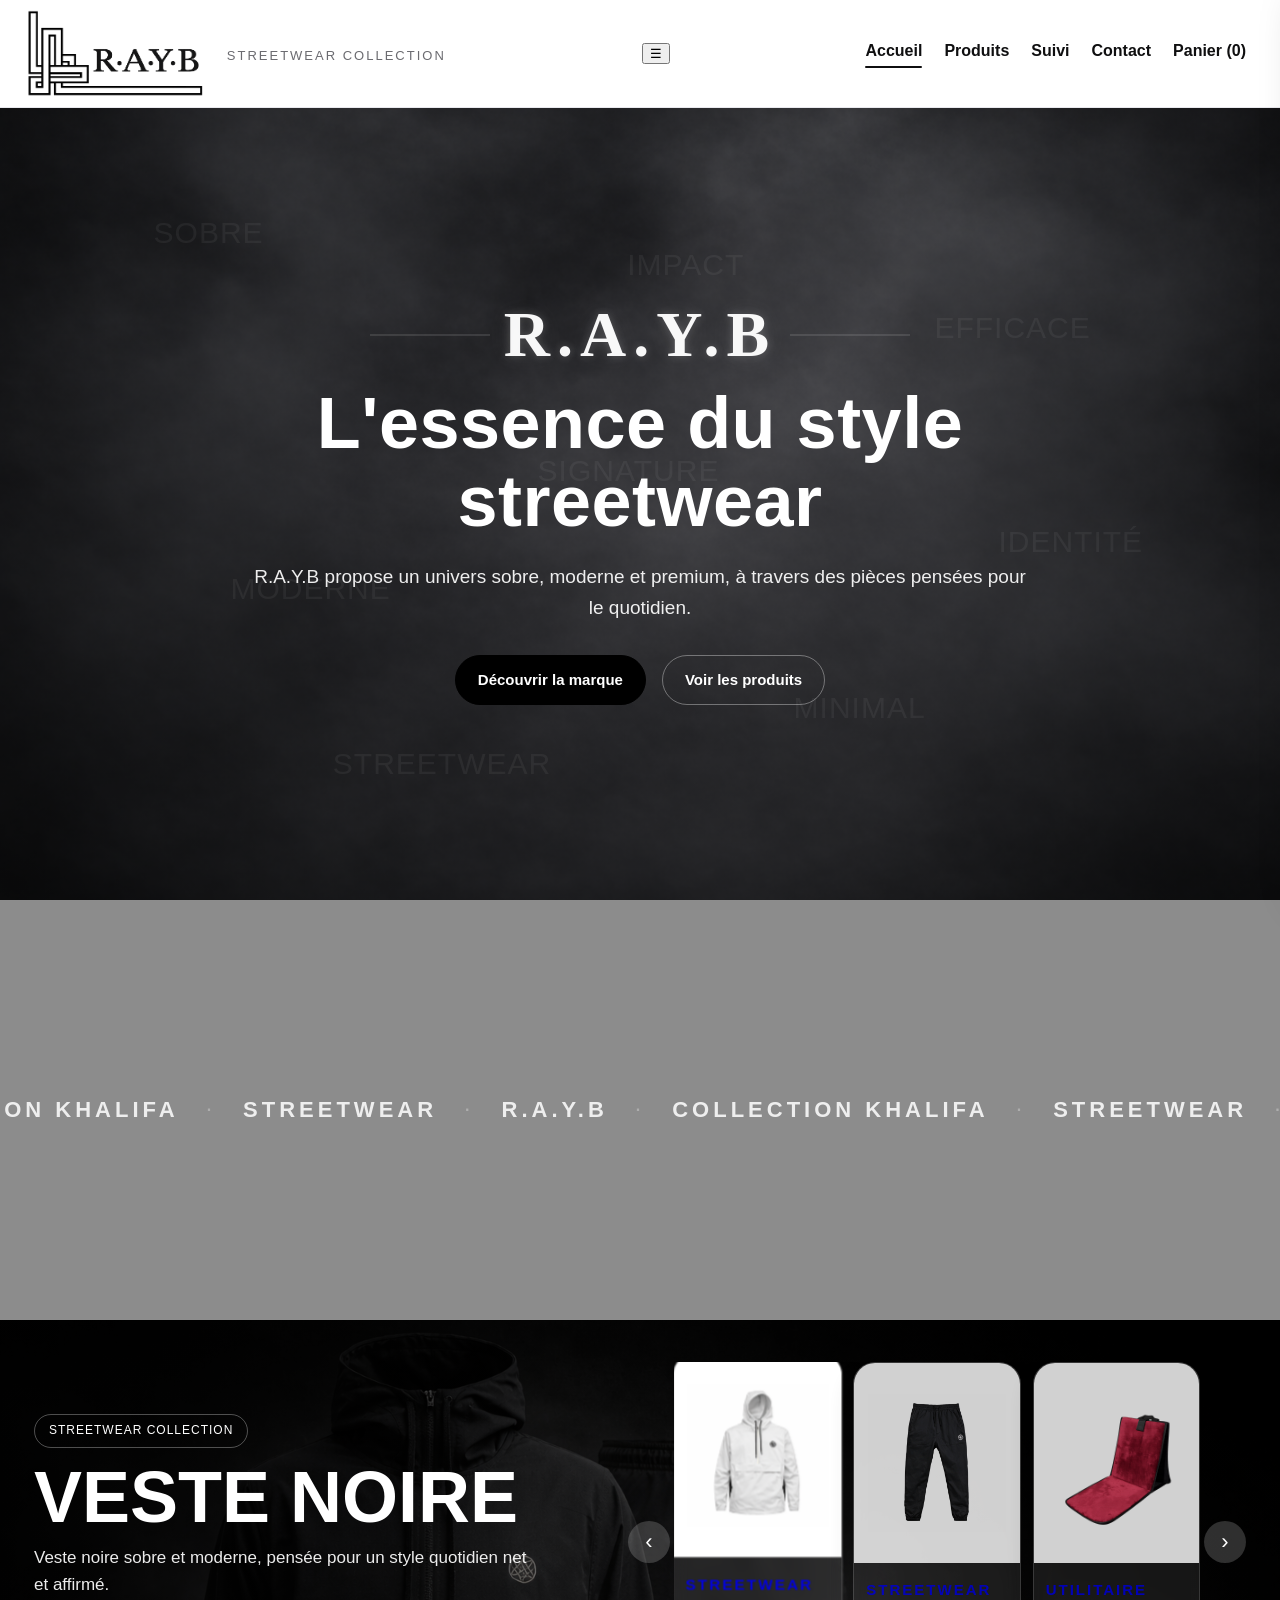
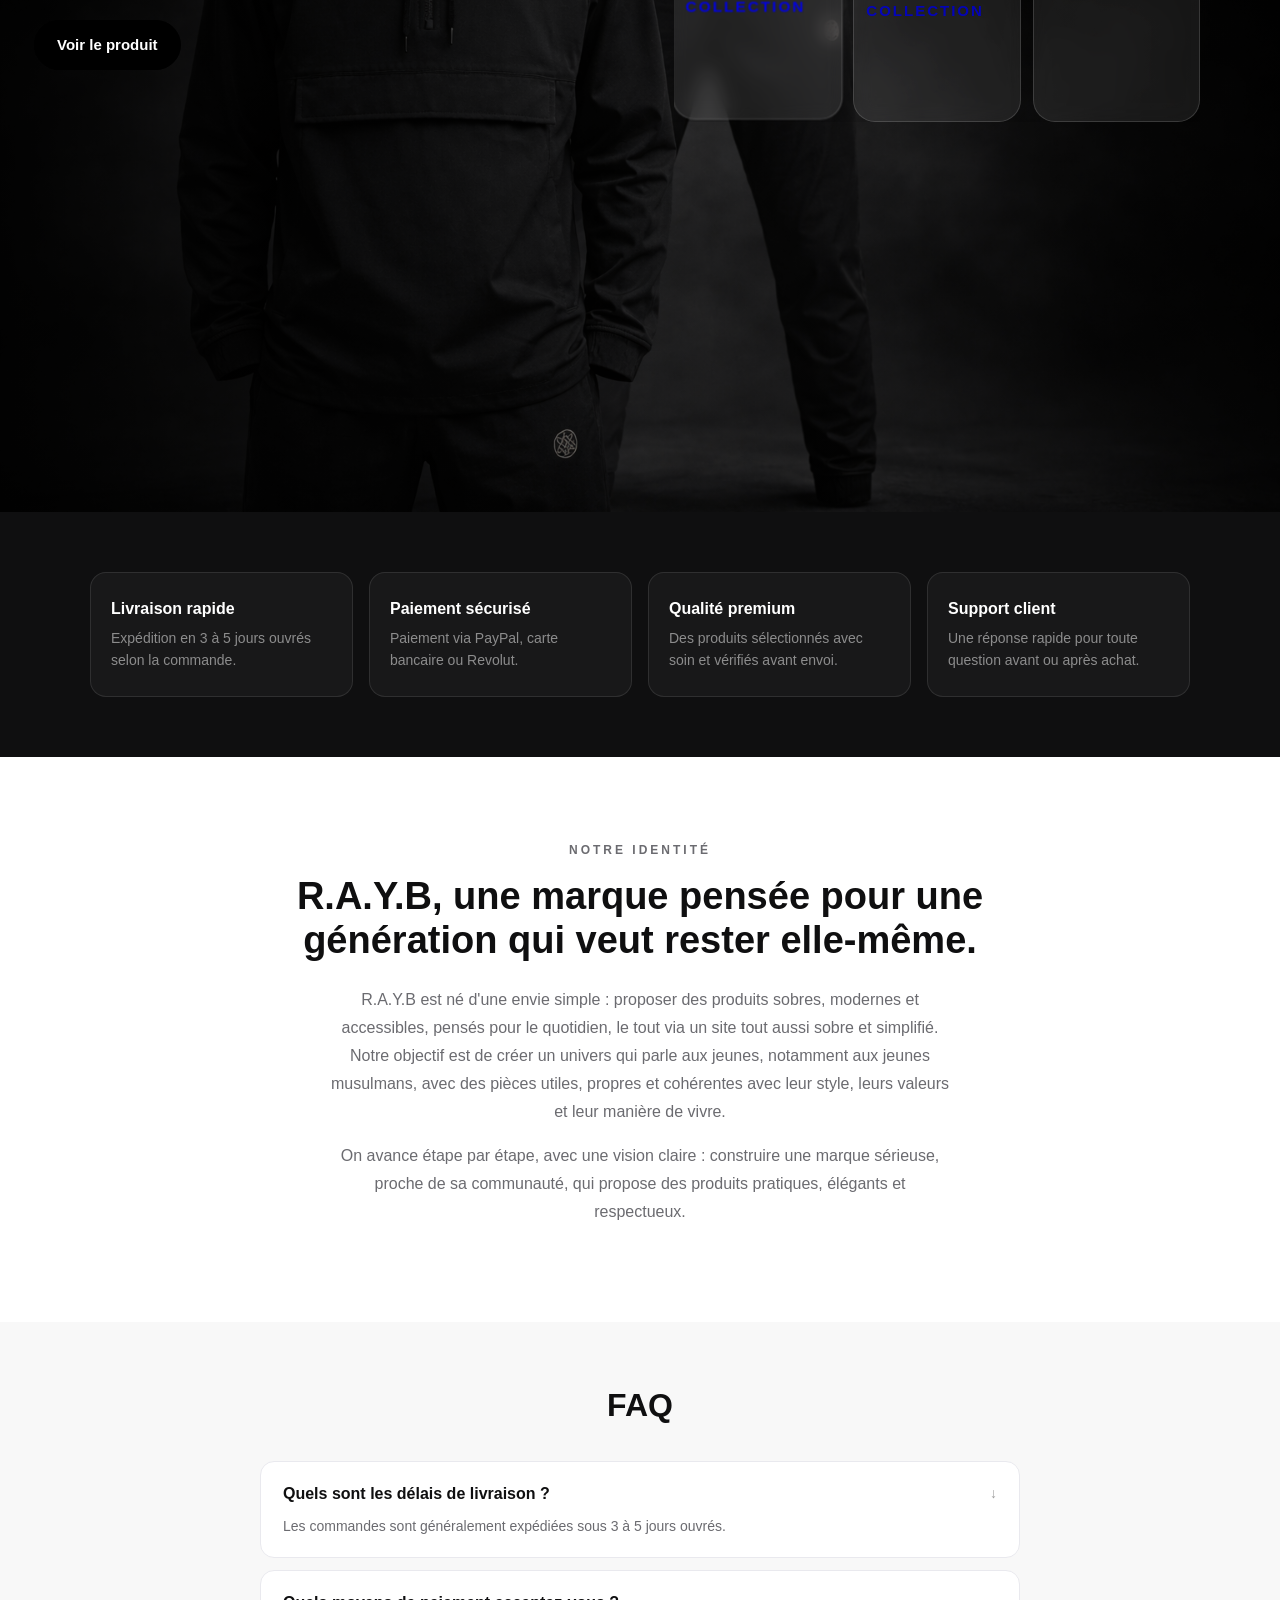
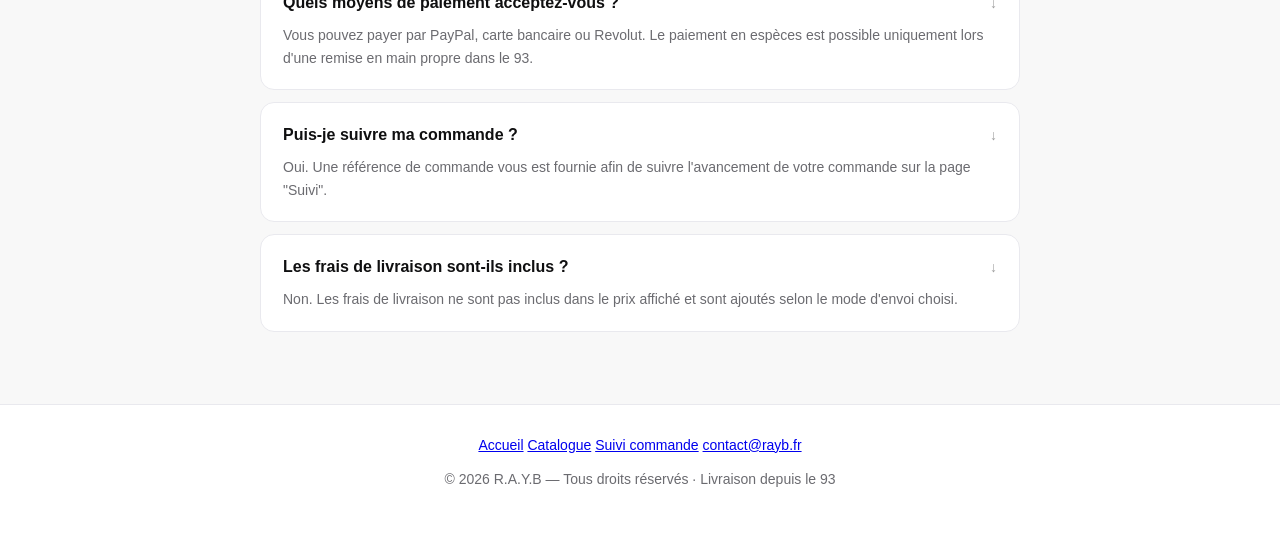
==== commit 12160b4b: "index.html" ====
--- a/index.html
+++ b/index.html
@@ -1,7 +1,6 @@
 <!DOCTYPE html>
 <html lang="fr">
 <head>
-  <!-- Google tag (gtag.js) -->
   <script async src="https://www.googletagmanager.com/gtag/js?id=G-W9DEFRPRFW"></script>
   <script>
     window.dataLayer = window.dataLayer || [];
@@ -12,10 +11,15 @@
 
   <meta charset="UTF-8">
   <meta name="viewport" content="width=device-width, initial-scale=1.0">
-  <title>R.A.Y.B</title>
+  <title>R.A.Y.B — Streetwear Collection</title>
+  <meta name="description" content="R.A.Y.B — Streetwear sobre, moderne et premium. Vestes, pantalons et produits utilitaires pensés pour le quotidien.">
+  <meta property="og:title" content="R.A.Y.B — Streetwear Collection">
+  <meta property="og:description" content="Des pièces sobres, modernes et accessibles, pensées pour le quotidien.">
+  <meta property="og:url" content="https://rayb.fr">
+  <meta property="og:type" content="website">
+
   <link rel="stylesheet" href="style.css">
   <link rel="icon" type="image/png" href="images/favicon.png">
-
   <link href="https://fonts.googleapis.com/css2?family=Oswald:wght@400;500;600;700&family=Inter:wght@300;400;500;600;700&display=swap" rel="stylesheet">
 </head>
 <body>
@@ -28,11 +32,14 @@
       </div>
     </div>
 
-    <nav class="nav">
+    <button class="nav-toggle" onclick="toggleMenu()" aria-label="Menu">&#9776;</button>
+
+    <nav class="nav" id="mainNav">
       <a href="index.html" class="active">Accueil</a>
       <a href="catalogue.html">Produits</a>
       <a href="suivi.html">Suivi</a>
       <a href="#" onclick="openContact()">Contact</a>
+      <a href="#" onclick="openCart()">Panier (<span class="cart-count">0</span>)</a>
     </nav>
   </header>
 
@@ -51,20 +58,41 @@
     </div>
 
     <div class="hero-home-content">
-<span class="hero-brand">R.A.Y.B</span>
-
-<h1 class="hero-home-title">
-  L’essence du style streetwear
-</h1>
-
+      <span class="hero-brand">R.A.Y.B</span>
+      <h1 class="hero-home-title">L'essence du style streetwear</h1>
       <p class="hero-home-text">
         R.A.Y.B propose un univers sobre, moderne et premium, à travers des pièces pensées pour le quotidien.
       </p>
-
       <div class="hero-home-actions">
         <a href="catalogue.html" class="btn primary">Découvrir la marque</a>
         <a href="#produits-populaires" class="btn ghost-light">Voir les produits</a>
       </div>
+    </div>
+  </section>
+
+  <!-- BANDE VIDÉO EN BOUCLE -->
+  <section class="video-band">
+    <video
+      class="video-band-player"
+      autoplay
+      muted
+      loop
+      playsinline
+      src="videos/rayb-loop.mp4">
+    </video>
+    <div class="video-band-overlay"></div>
+    <div class="video-band-text">
+      <span>Collection Khalifa</span>
+      <span>·</span>
+      <span>Streetwear</span>
+      <span>·</span>
+      <span>R.A.Y.B</span>
+      <span>·</span>
+      <span>Collection Khalifa</span>
+      <span>·</span>
+      <span>Streetwear</span>
+      <span>·</span>
+      <span>R.A.Y.B</span>
     </div>
   </section>
 
@@ -78,16 +106,13 @@
         <p class="hero-main-text" id="heroProductDesc">
           Veste noire sobre et moderne, pensée pour un style quotidien net et affirmé.
         </p>
-
         <div class="hero-actions">
-          <a href="produit.html?item=veste-noire" class="btn primary" id="heroProductBtn">
-            Voir le produit
-          </a>
+          <a href="produit.html?item=veste-noire" class="btn primary" id="heroProductBtn">Voir le produit</a>
         </div>
       </div>
 
       <div class="hero-right">
-        <button class="hero-arrow hero-arrow-left" type="button" onclick="prevSlide()">‹</button>
+        <button class="hero-arrow hero-arrow-left" type="button" onclick="prevSlide()">&#8249;</button>
 
         <div class="hero-cards-wrap">
           <div class="hero-cards" id="slider">
@@ -98,9 +123,7 @@
                data-category="Streetwear Collection"
                data-link="produit.html?item=veste-noire">
               <img src="images/veste-noire.png" alt="Veste noire">
-              <div class="hero-card-info">
-                <span>STREETWEAR COLLECTION</span>
-              </div>
+              <div class="hero-card-info"><span>STREETWEAR COLLECTION</span></div>
             </a>
 
             <a class="hero-card"
@@ -110,9 +133,7 @@
                data-category="Streetwear Collection"
                data-link="produit.html?item=pantalon-noir">
               <img src="images/pantalon-noir.png" alt="Pantalon noir">
-              <div class="hero-card-info">
-                <span>STREETWEAR COLLECTION</span>
-              </div>
+              <div class="hero-card-info"><span>STREETWEAR COLLECTION</span></div>
             </a>
 
             <a class="hero-card"
@@ -122,14 +143,12 @@
                data-category="Utilitaire"
                data-link="produit.html?item=tapis-bordeaux">
               <img src="images/tapis-bordeaux.png" alt="Tapis bordeaux">
-              <div class="hero-card-info">
-                <span>UTILITAIRE</span>
-              </div>
+              <div class="hero-card-info"><span>UTILITAIRE</span></div>
             </a>
           </div>
         </div>
 
-        <button class="hero-arrow hero-arrow-right" type="button" onclick="nextSlide()">›</button>
+        <button class="hero-arrow hero-arrow-right" type="button" onclick="nextSlide()">&#8250;</button>
       </div>
     </div>
   </section>
@@ -140,17 +159,14 @@
         <h3>Livraison rapide</h3>
         <p>Expédition en 3 à 5 jours ouvrés selon la commande.</p>
       </div>
-
       <div class="trust-item">
         <h3>Paiement sécurisé</h3>
         <p>Paiement via PayPal, carte bancaire ou Revolut.</p>
       </div>
-
       <div class="trust-item">
         <h3>Qualité premium</h3>
         <p>Des produits sélectionnés avec soin et vérifiés avant envoi.</p>
       </div>
-
       <div class="trust-item">
         <h3>Support client</h3>
         <p>Une réponse rapide pour toute question avant ou après achat.</p>
@@ -160,9 +176,18 @@
 
   <section class="about-section">
     <div class="about-container">
-      <h2>À propos</h2>
+      <span class="about-label">Notre identité</span>
+      <h2>R.A.Y.B, une marque pensée pour une génération qui veut rester elle-même.</h2>
       <p>
-        R.A.Y.B développe un univers visuel sobre, moderne et soigné, à travers des pièces et accessoires pensés pour le quotidien.
+        R.A.Y.B est né d'une envie simple : proposer des produits sobres, modernes et accessibles,
+        pensés pour le quotidien, le tout via un site tout aussi sobre et simplifié.
+        Notre objectif est de créer un univers qui parle aux jeunes,
+        notamment aux jeunes musulmans, avec des pièces utiles, propres et cohérentes avec leur style,
+        leurs valeurs et leur manière de vivre.
+      </p>
+      <p>
+        On avance étape par étape, avec une vision claire : construire une marque sérieuse,
+        proche de sa communauté, qui propose des produits pratiques, élégants et respectueux.
       </p>
     </div>
   </section>
@@ -170,60 +195,76 @@
   <section class="faq-section">
     <div class="faq-container">
       <h2>FAQ</h2>
-
       <div class="faq-item">
         <h4>Quels sont les délais de livraison ?</h4>
         <p>Les commandes sont généralement expédiées sous 3 à 5 jours ouvrés.</p>
       </div>
-
       <div class="faq-item">
         <h4>Quels moyens de paiement acceptez-vous ?</h4>
-        <p>Vous pouvez payer par PayPal, carte bancaire ou Revolut. Le paiement en espèces est possible uniquement lors d’une remise en main propre dans le 93.</p>
-      </div>
-
+        <p>Vous pouvez payer par PayPal, carte bancaire ou Revolut. Le paiement en espèces est possible uniquement lors d'une remise en main propre dans le 93.</p>
+      </div>
       <div class="faq-item">
         <h4>Puis-je suivre ma commande ?</h4>
-        <p>Oui. Une référence de commande vous est fournie afin de suivre l’avancement de votre commande sur la page “Suivi”.</p>
-      </div>
-
+        <p>Oui. Une référence de commande vous est fournie afin de suivre l'avancement de votre commande sur la page "Suivi".</p>
+      </div>
       <div class="faq-item">
         <h4>Les frais de livraison sont-ils inclus ?</h4>
-        <p>Non. Les frais de livraison ne sont pas inclus dans le prix affiché et sont ajoutés selon le mode d’envoi choisi.</p>
+        <p>Non. Les frais de livraison ne sont pas inclus dans le prix affiché et sont ajoutés selon le mode d'envoi choisi.</p>
       </div>
     </div>
   </section>
 
   <div id="contactPopup" class="popup" onclick="closeContact()">
     <div class="popup-content" onclick="event.stopPropagation()">
-      <button class="popup-close" onclick="closeContact()">×</button>
+      <button class="popup-close" onclick="closeContact()">&#215;</button>
       <h2>Contact</h2>
       <p>Email : <strong><a href="mailto:contact@rayb.fr">contact@rayb.fr</a></strong></p>
       <p>Téléphone : <strong>06 28 49 84 93</strong></p>
     </div>
   </div>
 
+  <div id="cartOverlay" class="cart-overlay" onclick="closeCart()"></div>
+  <aside id="cartDrawer" class="cart-drawer">
+    <div class="cart-header">
+      <h2>Panier</h2>
+      <button onclick="closeCart()">&#215;</button>
+    </div>
+    <div id="cartItems" class="cart-items"></div>
+    <div class="cart-footer">
+      <div class="cart-total-line">
+        <strong>Total</strong>
+        <strong id="cartTotal">0,00 €</strong>
+      </div>
+      <button class="btn primary cart-checkout" onclick="goToPayment()">Continuer vers le paiement</button>
+    </div>
+  </aside>
+
+  <script src="cart.js"></script>
+
   <footer class="footer">
-    <p>© 2026 R.A.Y.B — Tous droits réservés</p>
+    <div class="footer-links">
+      <a href="index.html">Accueil</a>
+      <a href="catalogue.html">Catalogue</a>
+      <a href="suivi.html">Suivi commande</a>
+      <a href="mailto:contact@rayb.fr">contact@rayb.fr</a>
+    </div>
+    <p>© 2026 R.A.Y.B — Tous droits réservés · Livraison depuis le 93</p>
   </footer>
 
   <script>
     let index = 0;
     const cards = document.querySelectorAll(".hero-card");
-
     const heroCategory = document.getElementById("heroCategory");
     const heroProductTitle = document.getElementById("heroProductTitle");
     const heroProductDesc = document.getElementById("heroProductDesc");
     const heroProductBtn = document.getElementById("heroProductBtn");
     const slider = document.getElementById("slider");
-
     let autoSlide;
 
     function updateSlider() {
-      cards.forEach((card) => card.classList.remove("active"));
-
+      cards.forEach(card => card.classList.remove("active"));
       const activeCard = cards[index];
       activeCard.classList.add("active");
-
       heroCategory.innerText = activeCard.dataset.category;
       heroProductTitle.innerText = activeCard.dataset.name;
       heroProductDesc.innerText = activeCard.dataset.desc;
@@ -244,9 +285,7 @@
 
     function startAutoSlide() {
       stopAutoSlide();
-      autoSlide = setInterval(() => {
-        nextSlide();
-      }, 3000);
+      autoSlide = setInterval(() => nextSlide(), 3000);
     }
 
     function stopAutoSlide() {
@@ -255,10 +294,7 @@
 
     cards.forEach((card, i) => {
       card.addEventListener("mouseenter", () => {
-        if (index !== i) {
-          index = i;
-          updateSlider();
-        }
+        if (index !== i) { index = i; updateSlider(); }
       });
     });
 
@@ -267,12 +303,11 @@
       slider.addEventListener("mouseleave", startAutoSlide);
     }
 
-    function openContact() {
-      document.getElementById("contactPopup").style.display = "flex";
-    }
-
-    function closeContact() {
-      document.getElementById("contactPopup").style.display = "none";
+    function openContact() { document.getElementById("contactPopup").style.display = "flex"; }
+    function closeContact() { document.getElementById("contactPopup").style.display = "none"; }
+
+    function toggleMenu() {
+      document.getElementById("mainNav").classList.toggle("open");
     }
 
     updateSlider();
--- a/style.css
+++ b/style.css
@@ -20,6 +20,7 @@
   background:var(--bg);
   color:var(--text);
   font-family:'Inter', Arial, sans-serif;
+  overflow-x:hidden;
 }
 
 body{
@@ -28,26 +29,26 @@
 
 /* HEADER */
 .header{
-  position: sticky;
-  top: 0;
-  z-index: 30;
-  background: rgba(255,255,255,.96);
-  border-bottom: 1px solid #e9e9ee;
-  display: flex;
-  align-items: center;
-  justify-content: space-between;
-  padding: 0 22px 0 10px;
-  min-height: 88px;
+  position:sticky;
+  top:0;
+  z-index:50;
+  background:rgba(255,255,255,.97);
+  border-bottom:1px solid var(--border);
+  display:flex;
+  align-items:center;
+  justify-content:space-between;
+  padding:0 34px 0 22px;
+  min-height:108px;
 }
 
 .brand{
   display:flex;
   align-items:center;
-  gap:14px;
+  gap:18px;
 }
 
 .logo{
-  height:80px;
+  height:96px;
   width:auto;
   object-fit:contain;
   display:block;
@@ -61,33 +62,33 @@
 
 .brand-text h1{
   margin:0;
-  font-size:28px;
-  letter-spacing:2px;
+  font-size:30px;
+  letter-spacing:3px;
   font-weight:800;
   line-height:1.05;
 }
 
 .brand-text p{
-  margin:4px 0 0;
-  font-size:12px;
+  margin:6px 0 0;
+  font-size:13px;
   color:var(--muted);
   text-transform:uppercase;
-  letter-spacing:1.6px;
+  letter-spacing:2px;
 }
 
 .nav{
   display:flex;
   align-items:center;
+  gap:22px;
   flex-wrap:wrap;
-  gap:20px;
 }
 
 .nav a{
   text-decoration:none;
   color:var(--text);
-  font-weight:600;
+  font-weight:700;
   position:relative;
-  padding-bottom:4px;
+  padding-bottom:5px;
 }
 
 .nav a.active::after{
@@ -106,15 +107,16 @@
   display:inline-flex;
   align-items:center;
   justify-content:center;
-  padding:13px 20px;
+  padding:13px 22px;
   border-radius:999px;
   text-decoration:none;
   border:1px solid var(--text);
   color:var(--text);
   background:#fff;
-  transition:transform .22s ease, box-shadow .22s ease, background .22s ease, color .22s ease, border-color .22s ease;
+  transition:transform .22s ease, box-shadow .22s ease, background .22s ease, color .22s ease;
   cursor:pointer;
-  font-weight:600;
+  font-weight:700;
+  font-size:15px;
 }
 
 .btn:hover{
@@ -123,24 +125,9 @@
 }
 
 .btn.primary{
-  background:#fff;
-  color:#000;
-  border-color:#fff;
-}
-
-.btn.primary:hover{
-  background:#f1f1f1;
-}
-
-.ghost-light{
-  background:transparent;
+  background:#000;
   color:#fff;
-  border:1px solid rgba(255,255,255,.35);
-}
-
-.ghost-light:hover{
-  background:rgba(255,255,255,.08);
-  box-shadow:none;
+  border-color:#000;
 }
 
 .btn.paypal{
@@ -157,9 +144,74 @@
   border-color:#000;
 }
 
-/* HERO PRINCIPAL */
+.ghost-light{
+  background:transparent;
+  color:#fff;
+  border:1px solid rgba(255,255,255,.35);
+}
+
+/* BANDE VIDÉO EN BOUCLE */
+.video-band {
+  position: relative;
+  width: 100%;
+  height: 420px;
+  overflow: hidden;
+  display: flex;
+  align-items: center;
+  justify-content: center;
+}
+
+.video-band-player {
+  position: absolute;
+  inset: 0;
+  width: 100%;
+  height: 100%;
+  object-fit: cover;
+  display: block;
+}
+
+.video-band-overlay {
+  position: absolute;
+  inset: 0;
+  background: rgba(0,0,0,.45);
+  z-index: 1;
+}
+
+.video-band-text {
+  position: relative;
+  z-index: 2;
+  display: flex;
+  align-items: center;
+  gap: 28px;
+  white-space: nowrap;
+  font-family: 'Oswald', sans-serif;
+  font-size: 22px;
+  font-weight: 600;
+  letter-spacing: 4px;
+  text-transform: uppercase;
+  color: rgba(255,255,255,.85);
+  pointer-events: none;
+}
+
+.video-band-text span:nth-child(even) {
+  color: rgba(255,255,255,.3);
+  font-size: 16px;
+}
+
+@media (max-width: 600px) {
+  .video-band {
+    height: 260px;
+  }
+  .video-band-text {
+    font-size: 15px;
+    gap: 18px;
+    letter-spacing: 2px;
+  }
+}
+
+/* HERO ACCUEIL */
 .hero-home{
-  min-height:calc(100vh - 96px);
+  min-height:calc(100vh - 108px);
   background:url("images/hero-accueil.jpg") center/cover no-repeat;
   position:relative;
   display:flex;
@@ -167,13 +219,13 @@
   justify-content:center;
   text-align:center;
   overflow:hidden;
-  padding:40px 20px;
+  padding:60px 20px;
 }
 
 .hero-home-overlay{
   position:absolute;
   inset:0;
-  background:linear-gradient(180deg, rgba(0,0,0,.42), rgba(0,0,0,.58));
+  background:linear-gradient(180deg, rgba(0,0,0,.42), rgba(0,0,0,.62));
 }
 
 .hero-words{
@@ -187,25 +239,25 @@
   position:absolute;
   color:#fff;
   font-family:'Oswald', sans-serif;
-  font-size:26px;
+  font-size:30px;
   text-transform:uppercase;
-  white-space:nowrap;
   letter-spacing:1px;
-}
-
-.hero-words span:nth-child(1){ top:12%; left:12%; opacity:.05; }
-.hero-words span:nth-child(2){ top:22%; left:72%; opacity:.04; }
-.hero-words span:nth-child(3){ top:58%; left:18%; opacity:.06; }
-.hero-words span:nth-child(4){ top:73%; left:62%; opacity:.05; }
-.hero-words span:nth-child(5){ top:42%; left:42%; opacity:.03; }
-.hero-words span:nth-child(6){ top:16%; left:48%; opacity:.05; }
-.hero-words span:nth-child(7){ top:80%; left:26%; opacity:.04; }
-.hero-words span:nth-child(8){ top:52%; left:78%; opacity:.05; }
+  opacity:.05;
+}
+
+.hero-words span:nth-child(1){ top:13%; left:12%; }
+.hero-words span:nth-child(2){ top:25%; left:73%; }
+.hero-words span:nth-child(3){ top:58%; left:18%; }
+.hero-words span:nth-child(4){ top:73%; left:62%; }
+.hero-words span:nth-child(5){ top:43%; left:42%; }
+.hero-words span:nth-child(6){ top:17%; left:49%; }
+.hero-words span:nth-child(7){ top:80%; left:26%; }
+.hero-words span:nth-child(8){ top:52%; left:78%; }
 
 .hero-home-content{
   position:relative;
   z-index:2;
-  max-width:900px;
+  max-width:1000px;
 }
 
 .hero-brand{
@@ -213,14 +265,14 @@
   font-family:'Times New Roman', serif;
   font-size:64px;
   font-weight:700;
-  letter-spacing:6px;
-  color:rgba(255,255,255,.95);
+  letter-spacing:7px;
+  color:rgba(255,255,255,.96);
   text-align:center;
-  margin-bottom:14px;
+  margin-bottom:18px;
   line-height:1;
   text-shadow:
-    0 0 10px rgba(255,255,255,.18),
-    0 0 25px rgba(255,255,255,.08);
+    0 0 10px rgba(255,255,255,.20),
+    0 0 28px rgba(255,255,255,.10);
   position:relative;
 }
 
@@ -236,43 +288,41 @@
 }
 
 .hero-brand::before{
-  left:calc(50% - 260px);
+  left:calc(50% - 270px);
 }
 
 .hero-brand::after{
-  right:calc(50% - 260px);
+  right:calc(50% - 270px);
 }
 
 .hero-home-title{
-  margin:0 0 18px;
+  margin:0 0 20px;
   font-family:'Oswald', sans-serif;
-  font-size:68px;
+  font-size:72px;
   line-height:1.08;
-  font-weight:600;
+  font-weight:700;
   letter-spacing:.5px;
   color:#fff;
-  text-shadow:0 2px 20px rgba(255,255,255,.05);
 }
 
 .hero-home-text{
-  margin:0 auto 30px;
-  font-size:18px;
+  margin:0 auto 32px;
+  font-size:19px;
   line-height:1.65;
-  color:rgba(255,255,255,.90);
-  max-width:760px;
-  font-weight:400;
+  color:rgba(255,255,255,.92);
+  max-width:780px;
 }
 
 .hero-home-actions{
   display:flex;
   justify-content:center;
-  gap:14px;
+  gap:16px;
   flex-wrap:wrap;
 }
 
-/* SECTION PRODUITS */
+/* HERO PRODUITS ACCUEIL */
 .hero-showcase{
-  min-height:calc(100vh - 96px);
+  min-height:calc(100vh - 108px);
   background:url("images/hero.jpg") center/cover no-repeat;
   position:relative;
   overflow:hidden;
@@ -282,7 +332,7 @@
 .hero-dark-layer{
   position:absolute;
   inset:0;
-  background:linear-gradient(90deg, rgba(0,0,0,.78) 0%, rgba(0,0,0,.48) 48%, rgba(0,0,0,.62) 100%);
+  background:linear-gradient(90deg, rgba(0,0,0,.78), rgba(0,0,0,.45), rgba(0,0,0,.65));
 }
 
 .hero-showcase-inner{
@@ -300,10 +350,6 @@
   color:#fff;
   max-width:560px;
   min-width:0;
-  min-height:340px;
-  display:flex;
-  flex-direction:column;
-  justify-content:center;
 }
 
 .hero-pill{
@@ -315,7 +361,6 @@
   margin-bottom:16px;
   text-transform:uppercase;
   letter-spacing:1px;
-  width:fit-content;
 }
 
 .hero-main-title{
@@ -325,10 +370,7 @@
   line-height:.92;
   text-transform:uppercase;
   font-weight:700;
-  max-width:520px;
-  min-height:140px;
   word-break:break-word;
-  overflow-wrap:break-word;
 }
 
 .hero-main-text{
@@ -337,7 +379,6 @@
   color:rgba(255,255,255,.92);
   line-height:1.6;
   max-width:500px;
-  min-height:88px;
 }
 
 .hero-actions{
@@ -347,73 +388,65 @@
 }
 
 .hero-right{
-  position: relative;
-  min-width: 0;
-  width: 100%;
-  padding: 0 44px;
-  display: flex;
-  align-items: center;
-  justify-content: center;
+  position:relative;
+  min-width:0;
+  width:100%;
+  padding:0 46px;
+  display:flex;
+  align-items:center;
+  justify-content:center;
 }
 
 .hero-cards-wrap{
-  width: 100%;
-  overflow: hidden;
-  padding: 10px 0;
-  display: flex;
-  justify-content: center;
+  width:100%;
+  overflow:hidden;
 }
 
 .hero-cards{
-  display: flex;
-  gap: 12px;
-  align-items: stretch;
-  justify-content: center;
-  width: 100%;
-  max-width: 660px;
+  display:flex;
+  gap:12px;
+  align-items:flex-end;
+  justify-content:center;
+  width:100%;
+  max-width:640px;
 }
 
 .hero-card{
-  flex: 1 1 0;
-  min-width: 0;
-  max-width: 200px;
-  min-height: 390px;
-  background: rgba(255,255,255,.10);
-  border: 1px solid rgba(255,255,255,.18);
-  border-radius: 22px;
-  overflow: hidden;
-  cursor: pointer;
-  transition: transform .25s ease, opacity .25s ease, box-shadow .25s ease;
-  opacity: .82;
-  box-shadow: 0 12px 28px rgba(0,0,0,.16);
-  backdrop-filter: blur(10px);
-  text-decoration: none;
-  position: relative;
+  width:calc((100% - 24px) / 3);
+  max-width:190px;
+  min-width:0;
+  min-height:360px;
+  background:rgba(255,255,255,.10);
+  border:1px solid rgba(255,255,255,.18);
+  border-radius:22px;
+  overflow:hidden;
+  cursor:pointer;
+  transition:transform .25s ease, opacity .25s ease, box-shadow .25s ease;
+  opacity:.82;
+  box-shadow:0 12px 28px rgba(0,0,0,.16);
+  backdrop-filter:blur(10px);
+  flex-shrink:1;
+  text-decoration:none;
+  position:relative;
 }
 
 .hero-card.active{
   transform:translateY(-6px) scale(1.02);
   opacity:1;
-  box-shadow:0 20px 38px rgba(0,0,0,.22);
 }
 
 .hero-card img{
-  width: 100%;
-  height: 210px;
-  object-fit: contain;
-  background: #fff;
-  display: block;
-  padding: 14px;
+  width:100%;
+  height:200px;
+  object-fit:contain;
+  background:#fff;
+  display:block;
+  padding:14px;
 }
 
 .hero-card-info{
-  padding:18px 14px;
-  color:#fff;
-  min-height:120px;
-  display:flex;
-  align-items:center;
-  justify-content:center;
-  text-align:center;
+  padding:16px 12px;
+  min-height:105px;
 }
 
 .hero-card-info span{
@@ -441,51 +474,130 @@
   z-index:5;
 }
 
-.hero-arrow:hover{
-  background:rgba(255,255,255,.28);
-}
-
-.hero-arrow-left{
-  left:0;
-}
-
-.hero-arrow-right{
-  right:0;
-}
-
-/* REFLETS */
-.hero-card::after{
-  content:"";
-  position:absolute;
-  top:0;
-  left:-120%;
-  width:70%;
-  height:100%;
-  background:linear-gradient(120deg, transparent, rgba(255,255,255,0.18), transparent);
-  transition:left .8s ease;
-}
-
-.hero-card:hover::after{
-  left:140%;
-}
-
-.hero-showcase::before{
-  content:"";
-  position:absolute;
-  width:420px;
-  height:420px;
-  border-radius:50%;
-  background:radial-gradient(rgba(255,255,255,.10), transparent 70%);
-  top:8%;
-  left:10%;
-  z-index:1;
-  pointer-events:none;
-  filter:blur(10px);
-}
-
-/* PAGE GENERALE */
+.hero-arrow-left{ left:0; }
+.hero-arrow-right{ right:0; }
+
+/* PAGE CATALOGUE — thème sombre premium */
+.catalogue-page {
+  background: #0f0f10;
+  min-height: 100vh;
+  color: #fff;
+}
+
+.catalogue-page .page {
+  background: #0f0f10;
+  padding: 52px 28px;
+}
+
+.catalogue-page .page-title h2 {
+  color: #fff;
+  font-family: 'Oswald', sans-serif;
+  font-size: 42px;
+  letter-spacing: 2px;
+  text-transform: uppercase;
+}
+
+.catalogue-page .page-title p {
+  color: rgba(255,255,255,.45);
+  text-transform: uppercase;
+  letter-spacing: 2px;
+  font-size: 13px;
+}
+
+.catalogue-page .catalog-nav .btn {
+  background: transparent;
+  border: 1px solid rgba(255,255,255,.25);
+  color: #fff;
+}
+
+.catalogue-page .catalog-nav .btn:hover {
+  background: rgba(255,255,255,.1);
+}
+
+.catalogue-page .section-title {
+  color: rgba(255,255,255,.5);
+  text-transform: uppercase;
+  letter-spacing: 3px;
+  font-size: 13px;
+  font-weight: 600;
+  border-bottom: 1px solid rgba(255,255,255,.08);
+  padding-bottom: 10px;
+}
+
+.catalogue-page .card {
+  background: #1a1a1c;
+  border: 1px solid rgba(255,255,255,.08);
+  box-shadow: 0 8px 32px rgba(0,0,0,.4);
+}
+
+.catalogue-page .card img {
+  background: #242426;
+}
+
+.catalogue-page .card-body h3 {
+  color: #0f0f10; 
+}
+
+.catalogue-page .card-body .price {
+  color: #fff;
+}
+
+.catalogue-page .badge {
+  background: rgba(255,255,255,.12);
+  color: rgba(255,255,255,.7);
+  border: 1px solid rgba(255,255,255,.12);
+}
+
+.catalogue-page .card .btn {
+  background: transparent;
+  border: 1px solid rgba(255,255,255,.25);
+  color: #fff;
+}
+
+.catalogue-page .card .btn.primary,
+.catalogue-page .card button.btn {
+  background: #fff;
+  color: #000;
+  border-color: #fff;
+}
+
+.catalogue-page .card-body .size-select {
+  background: rgba(255,255,255,.06);
+  border: 1px solid rgba(255,255,255,.15);
+  color: #fff;
+}
+
+.catalogue-page .card-body .size-select option {
+  background: #1a1a1c;
+  color: #fff;
+}
+
+.catalogue-page .footer {
+  background: #0f0f10;
+  border-top: 1px solid rgba(255,255,255,.08);
+  color: rgba(255,255,255,.4);
+}
+
+.catalogue-page .footer-links a {
+  color: rgba(255,255,255,.4);
+}
+
+.catalogue-page .header {
+  background: rgba(15,15,16,.97);
+  border-bottom: 1px solid rgba(255,255,255,.08);
+}
+
+.catalogue-page .nav a {
+  color: #fff;
+}
+
+.catalogue-page .nav a.active::after {
+  background: #fff;
+}
+
+/* PAGE */
 .page{
-  padding:40px 28px;
+  padding:42px 28px;
 }
 
 .page-title{
@@ -495,7 +607,7 @@
 
 .page-title h2{
   margin:0;
-  font-size:32px;
+  font-size:34px;
 }
 
 .page-title p{
@@ -534,27 +646,11 @@
   overflow:hidden;
   box-shadow:0 8px 24px rgba(0,0,0,.05);
   transition:transform .25s ease, box-shadow .25s ease;
-  position:relative;
 }
 
 .card:hover{
   transform:translateY(-6px);
   box-shadow:var(--shadow-md);
-}
-
-.card::after{
-  content:"";
-  position:absolute;
-  top:0;
-  left:-120%;
-  width:70%;
-  height:100%;
-  background:linear-gradient(120deg, transparent, rgba(255,255,255,.16), transparent);
-  transition:left .8s ease;
-}
-
-.card:hover::after{
-  left:140%;
 }
 
 .card img{
@@ -567,14 +663,14 @@
 }
 
 .card-body{
-  padding:16px;
+  padding:18px;
 }
 
 .badge{
   display:inline-block;
   background:#000;
   color:#fff;
-  padding:4px 10px;
+  padding:5px 11px;
   border-radius:999px;
   font-size:12px;
   margin-bottom:10px;
@@ -582,22 +678,33 @@
 
 .card-body h3{
   margin:0 0 8px;
-  font-size:18px;
+  font-size:19px;
+  color:#0f0f10;
+}
+
+.card-body .size-select{
+  border:1px solid var(--border);
+  background:#fff;
+  color:#0f0f10;
+}
+.card-body .size-select option{
+  background:#fff;
+  color:#0f0f10;
 }
 
 .price{
   font-weight:800;
   margin:6px 0 14px;
-  font-size:18px;
-}
-
-/* PAGE PRODUIT */
+  font-size:20px;
+}
+
+/* PRODUIT */
 .back-link{
   display:inline-block;
   margin-bottom:18px;
   text-decoration:none;
   color:var(--text);
-  font-weight:600;
+  font-weight:700;
 }
 
 .product-layout{
@@ -623,15 +730,7 @@
   border-radius:12px;
   background:#fafafa;
   cursor:pointer;
-  display:block;
   padding:6px;
-  transition:transform .2s ease, border-color .2s ease, box-shadow .2s ease;
-}
-
-.thumb:hover{
-  transform:scale(1.04);
-  border-color:#000;
-  box-shadow:0 8px 18px rgba(0,0,0,0.08);
 }
 
 .product-image{
@@ -656,7 +755,7 @@
 .product-info{
   border:1px solid var(--border);
   border-radius:20px;
-  padding:18px;
+  padding:20px;
   background:#fff;
   box-shadow:0 8px 20px rgba(0,0,0,.04);
 }
@@ -668,17 +767,15 @@
 
 .price.big{
   font-size:1.7rem;
-  margin:10px 0 8px;
 }
 
 .desc{
   color:var(--muted);
   line-height:1.55;
-  margin:0 0 12px;
 }
 
 .row{
-  margin:12px 0 10px;
+  margin:14px 0;
 }
 
 label{
@@ -699,12 +796,9 @@
   color:var(--muted);
 }
 
-.orderref{
-  margin:12px 0 18px;
-  padding:12px;
-  border:1px solid var(--border);
-  border-radius:14px;
-  background:#fbfbfb;
+.stock-count{
+  margin:8px 0 14px;
+  font-weight:700;
 }
 
 .delivery{
@@ -715,7 +809,7 @@
 }
 
 .delivery input{
-  padding:10px 12px;
+  padding:12px 14px;
   border-radius:12px;
   border:1px solid var(--border);
   width:100%;
@@ -737,129 +831,182 @@
   font-size:14px;
 }
 
-.stock-count{
+.shipping-choice{
   margin:8px 0 14px;
-  font-weight:700;
-  color:#111;
-}
-
-.shipping-choice{
-  margin:6px 0 4px;
   padding:12px 14px;
   border:1px solid var(--border);
   border-radius:12px;
   background:#fafafa;
   width:100%;
-  max-width:100%;
   overflow:hidden;
 }
 
 .shipping-check{
-  display:flex;
-  align-items:flex-start;
+  display:grid;
+  grid-template-columns:28px 1fr;
   gap:10px;
-  font-weight:600;
+  align-items:start;
+  font-weight:700;
   line-height:1.5;
-  cursor:pointer;
-  width:100%;
-  max-width:100%;
-  flex-wrap:wrap;
 }
 
 .shipping-check input{
-  margin-top:3px;
-  flex:0 0 auto;
+  margin-top:4px;
 }
 
 .shipping-extra{
-  margin:8px 0 0 28px;
+  margin:8px 0 0;
   font-size:14px;
-  width:calc(100% - 28px);
-  max-width:calc(100% - 28px);
-  overflow-wrap:break-word;
-  word-break:break-word;
-}
-
-.shipping-check span,
-.shipping-check label,
-.shipping-choice p,
-.shipping-choice div{
-  max-width:100%;
-  overflow-wrap:break-word;
-  word-break:break-word;
-}
-
+}
+
+
+
+/* PAIEMENT */
 .payment-box{
-  max-width:700px;
+  max-width:760px;
   margin:0 auto;
   border:1px solid var(--border);
-  border-radius:20px;
-  padding:22px;
-  background:#fff;
-  box-shadow:0 8px 20px rgba(0,0,0,.04);
-}
-
+  border-radius:24px;
+  padding:36px;
+  background:#fff;
+  box-shadow:0 20px 60px rgba(0,0,0,.08);
+  position:relative;
+  overflow:hidden;
+}
+.payment-box::before{
+  content:"";
+  position:absolute;
+  top:0; left:0; right:0;
+  height:3px;
+  background:linear-gradient(90deg,#000,#555,#000);
+}
+.payment-box h2{
+  font-family:'Oswald',sans-serif;
+  font-size:32px;
+  letter-spacing:1px;
+  margin:12px 0 20px;
+}
+.payment-box h3{
+  font-size:17px;
+  font-weight:700;
+  margin:24px 0 12px;
+  padding-bottom:8px;
+  border-bottom:1px solid var(--border);
+  text-transform:uppercase;
+  letter-spacing:1px;
+}
 .payment-note{
-  margin:8px 0 12px;
-}
-
+  margin:8px 0 16px;
+  padding:12px 16px;
+  background:#f5f5f5;
+  border-radius:10px;
+  font-size:14px;
+  font-weight:600;
+}
+.payment-box .delivery input{
+  border:1.5px solid var(--border);
+  border-radius:10px;
+  padding:13px 14px;
+  font-size:15px;
+  transition:border-color .2s;
+  outline:none;
+  width:100%;
+}
+.payment-box .delivery input:focus{
+  border-color:#000;
+}
 .cash{
   margin-top:12px;
-  padding:10px;
-  border:1px solid var(--border);
+  padding:14px 16px;
+  border:1.5px solid var(--border);
   border-radius:12px;
   background:#fafafa;
   font-size:14px;
 }
-
+.shipping-choice{
+  border:1.5px solid var(--border);
+  border-radius:14px;
+  padding:16px;
+  margin:16px 0;
+  background:#fafafa;
+  cursor:pointer;
+  transition:border-color .2s, background .2s;
+}
+.shipping-choice:hover{
+  border-color:#000;
+  background:#f0f0f0;
+}
 .pay{
-  margin-top:12px;
-}
-
+  margin-top:20px;
+  display:flex;
+  flex-direction:column;
+  gap:12px;
+}
 .pay form{
-  margin-bottom:10px;
+  margin:0;
+}
+.btn.paypal{
+  font-size:16px;
+  padding:16px;
+  border-radius:14px;
+  font-weight:800;
+}
+.btn.revolut{
+  font-size:16px;
+  padding:16px;
+  border-radius:14px;
+  font-weight:800;
+  width:100%;
 }
 
 /* SUIVI */
 .tracking-box{
   max-width:700px;
-  margin:0 auto 24px;
+  margin:0 auto 28px;
   display:flex;
   gap:12px;
   flex-wrap:wrap;
 }
-
 .tracking-box input{
   flex:1;
   min-width:260px;
-  padding:12px 14px;
-  border:1px solid var(--border);
-  border-radius:12px;
-}
-
+  padding:14px 16px;
+  border:1.5px solid var(--border);
+  border-radius:14px;
+  font-size:15px;
+  outline:none;
+  transition:border-color .2s;
+}
+.tracking-box input:focus{ border-color:#000; }
 .tracking-result{
   max-width:900px;
   margin:0 auto;
   border:1px solid var(--border);
-  border-radius:18px;
-  background:#fff;
-  padding:20px;
-  box-shadow:0 8px 20px rgba(0,0,0,.04);
-}
-
+  border-radius:20px;
+  background:#fff;
+  padding:28px;
+  box-shadow:0 8px 32px rgba(0,0,0,.06);
+}
 .tracking-grid{
   display:grid;
-  grid-template-columns:repeat(2, 1fr);
+  grid-template-columns:repeat(auto-fill,minmax(200px,1fr));
   gap:16px;
   margin-top:16px;
 }
-
-/* CONFIANCE */
+.tracking-grid > div{
+  padding:14px 16px;
+  background:#f8f8f8;
+  border-radius:12px;
+  border:1px solid var(--border);
+  font-size:14px;
+  line-height:1.6;
+}
+
+/* SECTIONS INDEX */
 .trust-section{
-  padding:40px 20px;
-  background:#fff;
-}
-
+  padding:60px 20px;
+  background:#0f0f10;
+}
 .trust-container{
   max-width:1100px;
   margin:0 auto;
@@ -867,90 +1014,212 @@
   grid-template-columns:repeat(4,1fr);
   gap:16px;
 }
-
 .trust-item{
-  border:1px solid var(--border);
-  padding:18px;
-  text-align:center;
-  border-radius:14px;
-  background:#fafafa;
-  transition:transform .22s ease, box-shadow .22s ease, border-color .22s ease;
-}
-
+  border:1px solid rgba(255,255,255,.1);
+  padding:24px 20px;
+  border-radius:16px;
+  background:rgba(255,255,255,.04);
+  color:#fff;
+  transition:border-color .2s, background .2s;
+}
+.trust-item:hover{
+  border-color:rgba(255,255,255,.25);
+  background:rgba(255,255,255,.07);
+}
 .trust-item h3{
-  margin:0 0 10px;
   font-size:16px;
-}
-
+  font-weight:700;
+  margin:0 0 8px;
+  color:#fff;
+}
 .trust-item p{
+  font-size:14px;
+  color:rgba(255,255,255,.5);
   margin:0;
-  font-size:14px;
-  color:var(--muted);
-}
-
-.trust-item:hover{
-  transform:translateY(-4px);
-  box-shadow:var(--shadow-sm);
-  border-color:#dcdce2;
-}
-
-/* A PROPOS */
+  line-height:1.55;
+}
+
 .about-section{
-  padding:52px 20px;
-  background:#f6f6f6;
-}
-
+  padding:80px 20px;
+  background:#fff;
+}
 .about-container{
   max-width:760px;
   margin:0 auto;
   text-align:center;
 }
-
+.about-label{
+  display:inline-block;
+  font-size:12px;
+  font-weight:700;
+  letter-spacing:3px;
+  text-transform:uppercase;
+  color:var(--muted);
+  margin-bottom:16px;
+}
 .about-container h2{
-  margin:0 0 14px;
-}
-
+  font-family:'Oswald',sans-serif;
+  font-size:38px;
+  font-weight:700;
+  line-height:1.15;
+  margin:0 0 24px;
+}
 .about-container p{
-  margin:0;
+  font-size:16px;
+  line-height:1.75;
   color:var(--muted);
-  line-height:1.65;
-}
-
-/* FAQ */
+  max-width:620px;
+  margin:0 auto 16px;
+}
+
 .faq-section{
-  padding:52px 20px;
-}
-
+  padding:60px 20px;
+  background:#f8f8f8;
+}
 .faq-container{
   max-width:760px;
   margin:0 auto;
-}
-
+  text-align:left;
+}
 .faq-container h2{
-  margin:0 0 18px;
-}
-
+  text-align:center;
+  font-family:'Oswald',sans-serif;
+  font-size:32px;
+  margin:0 0 32px;
+}
 .faq-item{
-  margin-bottom:16px;
   border:1px solid var(--border);
-  padding:16px;
+  padding:20px 22px;
+  border-radius:14px;
+  background:#fff;
+  margin-bottom:12px;
+  cursor:pointer;
+  transition:box-shadow .2s, border-color .2s;
+}
+.faq-item:hover{
+  box-shadow:0 6px 20px rgba(0,0,0,.07);
+  border-color:#ccc;
+}
+.faq-item h4{
+  margin:0 0 10px;
+  font-size:16px;
+  font-weight:700;
+  display:flex;
+  align-items:center;
+  justify-content:space-between;
+}
+.faq-item h4::after{
+  content:"↓";
+  font-size:14px;
+  opacity:.4;
+}
+.faq-item p{
+  margin:0;
+  font-size:14px;
+  color:var(--muted);
+  line-height:1.6;
+}
+
+/* GALERIE PRODUIT MULTI-IMAGES */
+.thumbs{
+  display:flex;
+  flex-direction:column;
+  gap:10px;
+  align-items:center;
+}
+.thumb{
+  width:74px;
+  height:74px;
+  object-fit:contain;
+  border:2px solid var(--border);
   border-radius:12px;
   background:#fafafa;
-  transition:transform .22s ease, box-shadow .22s ease;
-}
-
-.faq-item h4{
+  cursor:pointer;
+  padding:6px;
+  transition:border-color .2s, box-shadow .2s;
+}
+.thumb:hover, .thumb.active{
+  border-color:#000;
+  box-shadow:0 4px 12px rgba(0,0,0,.12);
+}
+.product-image{
+  position:relative;
+  overflow:hidden;
+  border-radius:20px;
+  background:#fafafa;
+  border:1px solid var(--border);
+  min-height:420px;
+  display:flex;
+  align-items:center;
+  justify-content:center;
+  cursor:zoom-in;
+}
+.product-image img{
+  max-width:95%;
+  max-height:420px;
+  object-fit:contain;
+  display:block;
+  padding:12px;
+  transition:transform .4s ease;
+}
+.product-image:hover img{
+  transform:scale(1.05);
+}
+.product-info{
+  border:1px solid var(--border);
+  border-radius:20px;
+  padding:28px;
+  background:#fff;
+  box-shadow:0 8px 30px rgba(0,0,0,.06);
+  position:sticky;
+  top:120px;
+}
+.product-info h2{
+  font-family:'Oswald',sans-serif;
+  font-size:32px;
+  letter-spacing:1px;
   margin:0 0 8px;
 }
-
-.faq-item p{
-  margin:0;
+.price.big{
+  font-size:2rem;
+  font-weight:800;
+}
+.product-tabs{
+  margin-top:20px;
+  border-top:1px solid var(--border);
+  padding-top:16px;
+}
+.product-tab-headers{
+  display:flex;
+  gap:0;
+  margin-bottom:16px;
+}
+.product-tab-btn{
+  flex:1;
+  padding:10px;
+  background:none;
+  border:none;
+  border-bottom:2px solid var(--border);
+  font-size:13px;
+  font-weight:700;
+  letter-spacing:1px;
+  text-transform:uppercase;
+  cursor:pointer;
   color:var(--muted);
-}
-
-.faq-item:hover{
-  transform:translateY(-2px);
-  box-shadow:var(--shadow-sm);
+  transition:color .2s, border-color .2s;
+}
+.product-tab-btn.active{
+  color:#000;
+  border-bottom-color:#000;
+}
+.product-tab-content{
+  display:none;
+  font-size:14px;
+  color:var(--muted);
+  line-height:1.7;
+}
+.product-tab-content.active{
+  display:block;
 }
 
 /* POPUP */
@@ -958,7 +1227,7 @@
   display:none;
   position:fixed;
   inset:0;
-  z-index:60;
+  z-index:10000;
   background:rgba(0,0,0,.6);
   justify-content:center;
   align-items:center;
@@ -968,9 +1237,8 @@
   width:min(420px, 92vw);
   background:#fff;
   border-radius:18px;
-  padding:18px;
+  padding:20px;
   position:relative;
-  box-shadow:var(--shadow-md);
 }
 
 .popup-close{
@@ -979,7 +1247,7 @@
   right:12px;
   border:none;
   background:transparent;
-  font-size:22px;
+  font-size:24px;
   cursor:pointer;
 }
 
@@ -992,78 +1260,171 @@
   color:var(--muted);
 }
 
-/* ANIMATIONS */
-.hero-left,
-.hero-card,
-.trust-item,
-.about-container,
-.faq-item{
-  animation:fadeSoft .65s ease;
-}
-
-@media (max-width: 1280px){
-  .hero-cards{
-    max-width: 620px;
-    gap: 10px;
-  }
-
-  .hero-card{
-    max-width: 188px;
-    min-height: 370px;
-  }
-
-  .hero-card img{
-    height: 195px;
-  }
-}
-
-@keyframes fadeSoft{
-  from{
-    opacity:0;
-    transform:translateY(12px);
-  }
-  to{
-    opacity:1;
-    transform:translateY(0);
-  }
+/* PANIER LATÉRAL */
+#cartOverlay{
+  position:fixed;
+  inset:0;
+  background:rgba(0,0,0,.45);
+  z-index:9998;
+  display:none;
+}
+
+#cartOverlay.open{
+  display:block;
+}
+
+#cartDrawer{
+  position:fixed;
+  top:0;
+  right:-430px;
+  width:390px;
+  max-width:92vw;
+  height:100vh;
+  background:#fff;
+  z-index:9999;
+  box-shadow:-18px 0 40px rgba(0,0,0,.22);
+  transition:right .3s ease;
+  display:flex;
+  flex-direction:column;
+  overflow:hidden;
+  margin:0;
+  padding:0;
+}
+
+#cartDrawer.open{
+  right:0;
+}
+
+.cart-header{
+  display:flex;
+  align-items:center;
+  justify-content:space-between;
+  padding:20px;
+  border-bottom:1px solid var(--border);
+  background:#fff;
+}
+
+.cart-header h2{
+  margin:0;
+  font-size:24px;
+}
+
+.cart-header button{
+  border:none;
+  background:transparent;
+  font-size:32px;
+  cursor:pointer;
+  color:#111;
+}
+
+.cart-items{
+  flex:1;
+  overflow-y:auto;
+  padding:18px;
+  background:#fff;
+}
+
+.cart-item{
+  display:flex;
+  gap:12px;
+  padding:14px 0;
+  border-bottom:1px solid var(--border);
+}
+
+.cart-item img{
+  width:72px;
+  height:72px;
+  object-fit:contain;
+  background:#fafafa;
+  border:1px solid var(--border);
+  border-radius:12px;
+  flex-shrink:0;
+}
+
+.cart-item-info{
+  flex:1;
+  display:flex;
+  flex-direction:column;
+  gap:5px;
+  min-width:0;
+}
+
+.cart-item-info strong{
+  font-size:15px;
+}
+
+.cart-item-info span{
+  font-size:14px;
+  color:var(--muted);
+}
+
+.cart-qty{
+  display:flex;
+  align-items:center;
+  gap:10px;
+  margin-top:6px;
+}
+
+.cart-qty button{
+  width:28px;
+  height:28px;
+  border-radius:50%;
+  border:1px solid var(--border);
+  background:#fff;
+  cursor:pointer;
+  font-weight:700;
+}
+
+.cart-remove{
+  margin-top:4px;
+  border:none;
+  background:transparent;
+  color:#c1121f;
+  padding:0;
+  width:max-content;
+  cursor:pointer;
+  font-size:13px;
+  font-weight:700;
+}
+
+.cart-footer{
+  padding:18px;
+  border-top:1px solid var(--border);
+  background:#fff;
+}
+
+.cart-total-line{
+  display:flex;
+  align-items:center;
+  justify-content:space-between;
+  margin-bottom:14px;
+  font-size:18px;
+}
+
+.cart-checkout{
+  width:100%;
+}
+
+body.cart-open{
+  overflow:hidden;
 }
 
 /* RESPONSIVE */
 @media(max-width:1100px){
+  .hero-showcase-inner{
+    grid-template-columns:1fr;
+  }
+
+  .product-layout{
+    grid-template-columns:84px 1fr;
+  }
+
+  .product-info{
+    grid-column:1 / -1;
+  }
+
   .hero-home-title{
     font-size:56px;
-  }
-
-  .hero-showcase{
-    padding:36px 24px 40px;
-    min-height:auto;
-  }
-
-  .hero-showcase-inner{
-    grid-template-columns:1fr;
-    gap:26px;
-  }
-
-  .hero-left{
-    max-width:100%;
-    min-height:auto;
-  }
-
-  .hero-right{
-    padding:0 52px;
-  }
-
-  .hero-cards{
-    max-width:100%;
-  }
-
-  .hero-main-title{
-    font-size:58px;
-    min-height:auto;
-  }
-
-  .hero-main-text{
-    min-height:auto;
   }
 }
 
@@ -1072,34 +1433,8 @@
     grid-template-columns:repeat(2, 1fr);
   }
 
-  .product-layout{
-    grid-template-columns:84px 1fr;
-  }
-
-  .product-info{
-    grid-column:1 / -1;
-  }
-
   .trust-container{
     grid-template-columns:repeat(2,1fr);
-  }
-
-  .hero-home-title{
-    font-size:52px;
-  }
-
-  .hero-card{
-    min-height:360px;
-  }
-
-  .hero-card img{
-    height:200px;
-  }
-}
-
-@media(max-width:700px){
-  .hero-home-title{
-    font-size:44px;
   }
 }
 
@@ -1108,7 +1443,7 @@
     padding:14px 16px;
     flex-direction:column;
     gap:12px;
-    height:auto;
+    min-height:auto;
   }
 
   .brand{
@@ -1117,135 +1452,173 @@
   }
 
   .logo{
-    height:82px;
-  }
-
-  .brand-text h1{
-    font-size:24px;
-  }
-
-  .brand-text p{
-    font-size:11px;
+    height:86px;
   }
 
   .nav{
     justify-content:center;
-    gap:12px;
-  }
-
-  .nav a{
-    margin-left:0;
-  }
-
-  .hero-home{
-    padding:28px 16px;
+    gap:14px;
+  }
+
+  .hero-brand{
+    font-size:42px;
+    letter-spacing:5px;
+  }
+
+  .hero-brand::before,
+  .hero-brand::after{
+    display:none;
   }
 
   .hero-home-title{
-    font-size:38px;
-    letter-spacing:.5px;
+    font-size:40px;
   }
 
   .hero-home-text{
     font-size:15px;
   }
 
-  .hero-showcase{
-    padding:26px 16px 30px;
-  }
-
-  .hero-showcase-inner{
-    gap:20px;
-  }
-
-  .hero-main-title{
-    font-size:42px;
-    letter-spacing:1px;
-  }
-
-  .hero-main-text{
-    font-size:15px;
-    min-height:auto;
-  }
-
-  .hero-right{
+  .grid{
+    grid-template-columns:repeat(2, minmax(0,1fr));
+    gap:14px;
     padding:0;
   }
 
-  .hero-cards-wrap{
-    overflow:visible;
-    padding:0;
-  }
-
-  .hero-cards{
-    flex-direction:column;
+  .card img{
+    height:180px;
+  }
+
+  .card-body{
+    padding:12px;
+  }
+
+  .card-body h3{
+    font-size:16px;
+  }
+
+  .btn{
+    padding:11px 14px;
+    font-size:14px;
+  }
+
+  .product-layout{
+    grid-template-columns:1fr;
+  }
+
+  .thumbs{
+    flex-direction:row;
+  }
+
+.hero-right{
+  padding:0;
+}
+
+.hero-cards{
+  flex-direction:column;
+  max-width:100%;
+}
+
+.hero-card{
+  width:100%;
+  max-width:100%;
+  min-height:auto;
+}
+
+.trust-container{
+  grid-template-columns:1fr;
+}
+
+.about-container h2{
+  font-size:30px;
+}
+
+  .delivery .two{
+    grid-template-columns:1fr;
+  }
+
+  .trust-container{
+    grid-template-columns:1fr;
+  }
+
+  #cartDrawer{
     width:100%;
     max-width:100%;
-  }
-
-  .hero-card{
-    width:100%;
-    max-width:100%;
-    min-width:0;
-    min-height:auto;
-  }
-
-  .hero-card img{
-    height:190px;
-  }
-
-  .hero-arrow{
-    display:none;
-  }
-
-.hero-brand{
-  font-size:38px;
-  letter-spacing:4px;
-}
-
-.hero-brand::before,
-.hero-brand::after{
-  width:60px;
-}
-
-.hero-brand::before{
-  left:calc(50% - 150px);
-}
-
-.hero-brand::after{
-  right:calc(50% - 150px);
-}
-
-  .grid{
-    grid-template-columns:1fr;
-  }
-
-  .product-layout{
-    grid-template-columns:1fr;
-  }
-
-  .thumbs{
-    flex-direction:row;
-  }
-
-  .thumb{
-    width:64px;
-    height:64px;
-  }
-
-  .delivery .two{
-    grid-template-columns:1fr;
-  }
-
-  .tracking-box{
-    flex-direction:column;
-  }
-
-  .tracking-grid{
-    grid-template-columns:1fr;
-  }
-
-  .trust-container{
-    grid-template-columns:1fr;
-  }
-}
+    right:-100%;
+  }
+
+  #cartDrawer.open{
+    right:0;
+  }
+/* --- Footer links --- */
+.footer-links {
+  display: flex;
+  flex-wrap: wrap;
+  justify-content: center;
+  gap: 16px;
+  margin-bottom: 10px;
+  font-size: 13px;
+}
+.footer-links a {
+  color: inherit;
+  opacity: .65;
+  text-decoration: none;
+  transition: opacity .2s;
+}
+.footer-links a:hover { opacity: 1; }
+
+/* --- Nav mobile toggle — caché sur desktop --- */
+.nav-toggle {
+  display: none;
+  background: none;
+  border: none;
+  color: inherit;
+  font-size: 22px;
+  cursor: pointer;
+  padding: 4px 8px;
+}
+@media (min-width: 681px) {
+  .nav-toggle { display: none !important; }
+  .nav { display: flex !important; }
+}
+
+/* --- Size select in catalogue --- */
+.size-select {
+  width: 100%;
+  margin-top: 8px;
+  padding: 8px 10px;
+  border-radius: 6px;
+  border: 1px solid rgba(255,255,255,.2);
+  background: rgba(255,255,255,.08);
+  color: inherit;
+  font-size: 14px;
+  cursor: pointer;
+}
+.size-select option { background: #1a1a1a; color: #fff; }
+
+/* --- Card hover animation --- */
+.card {
+  transition: transform .25s ease, box-shadow .25s ease;
+}
+.card:hover {
+  transform: translateY(-4px);
+  box-shadow: 0 12px 32px rgba(0,0,0,.18);
+}
+
+/* --- Mobile responsive --- */
+@media (max-width: 680px) {
+  .nav-toggle { display: block; }
+  .nav {
+    display: none;
+    flex-direction: column;
+    position: absolute;
+    top: 100%;
+    left: 0;
+    right: 0;
+    background: #111;
+    padding: 16px 20px;
+    gap: 14px;
+    z-index: 100;
+  }
+  .nav.open { display: flex; }
+  .header { position: relative; }
+}
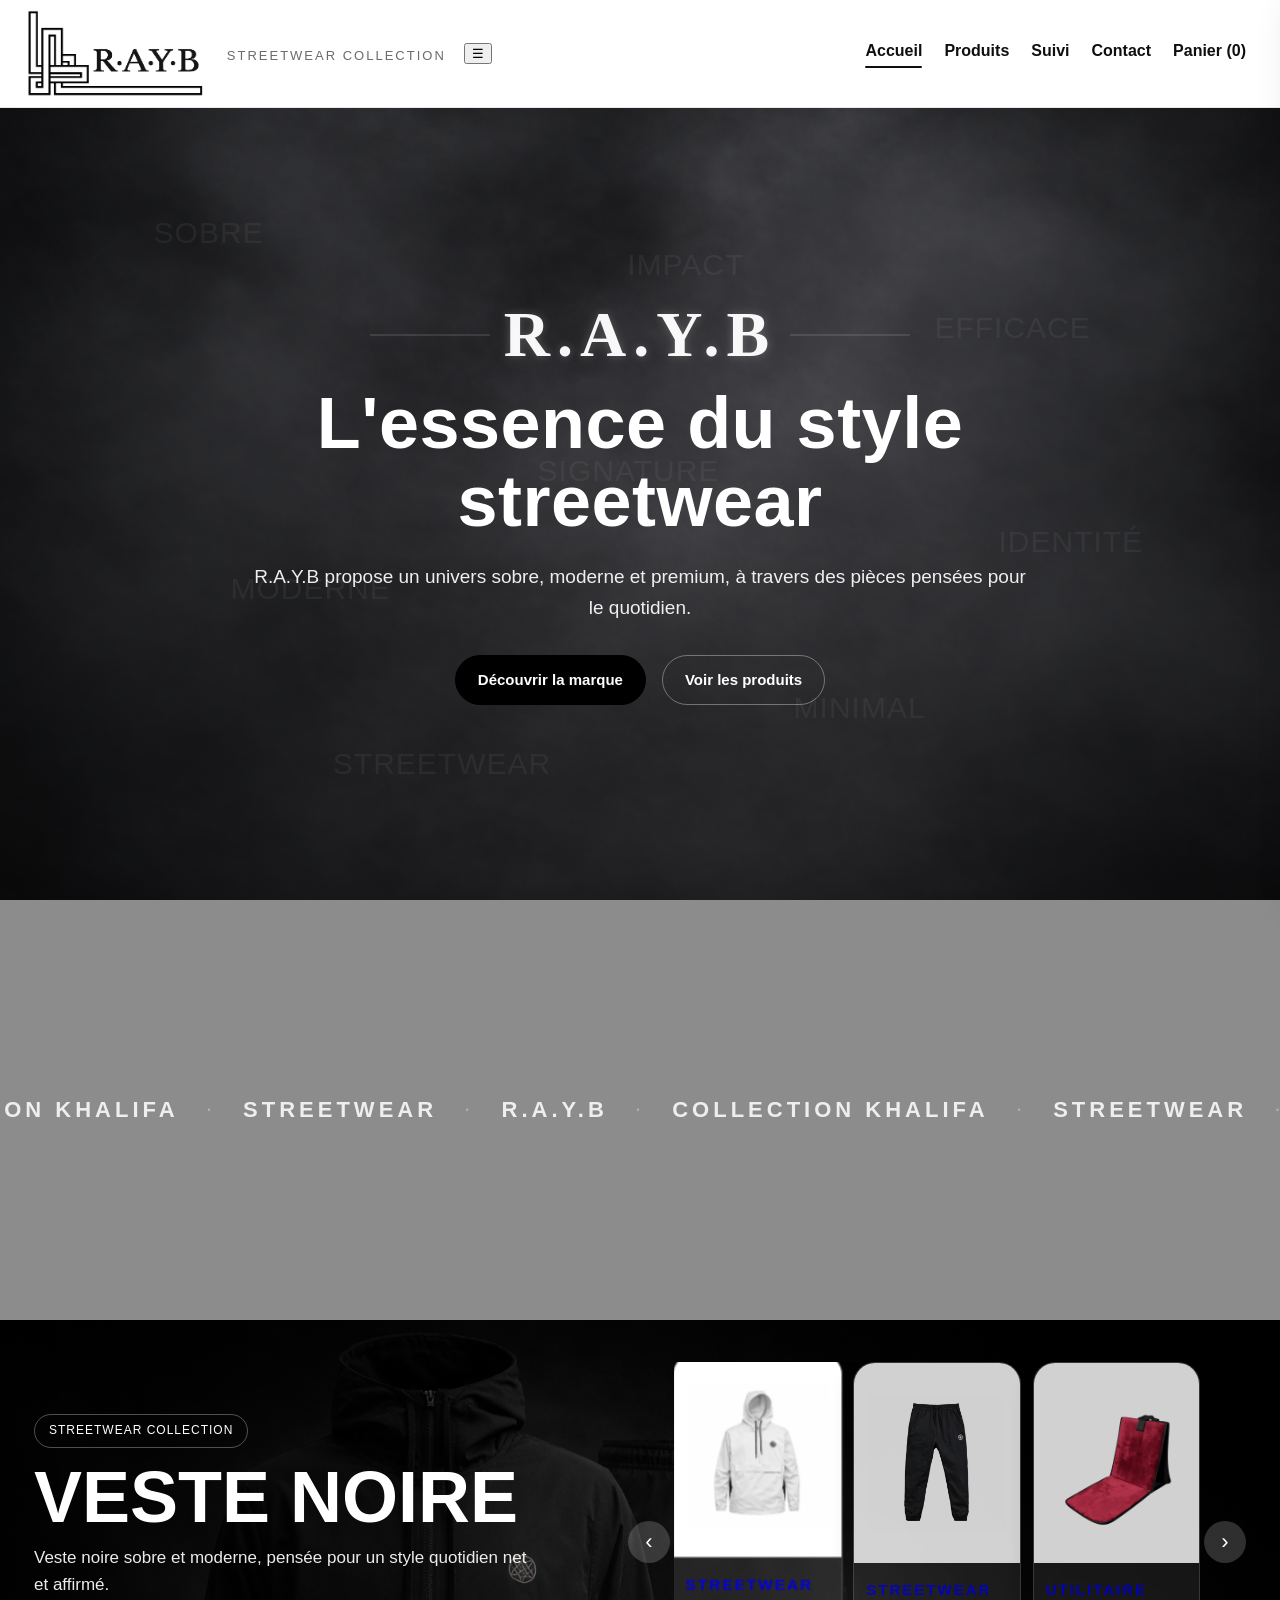
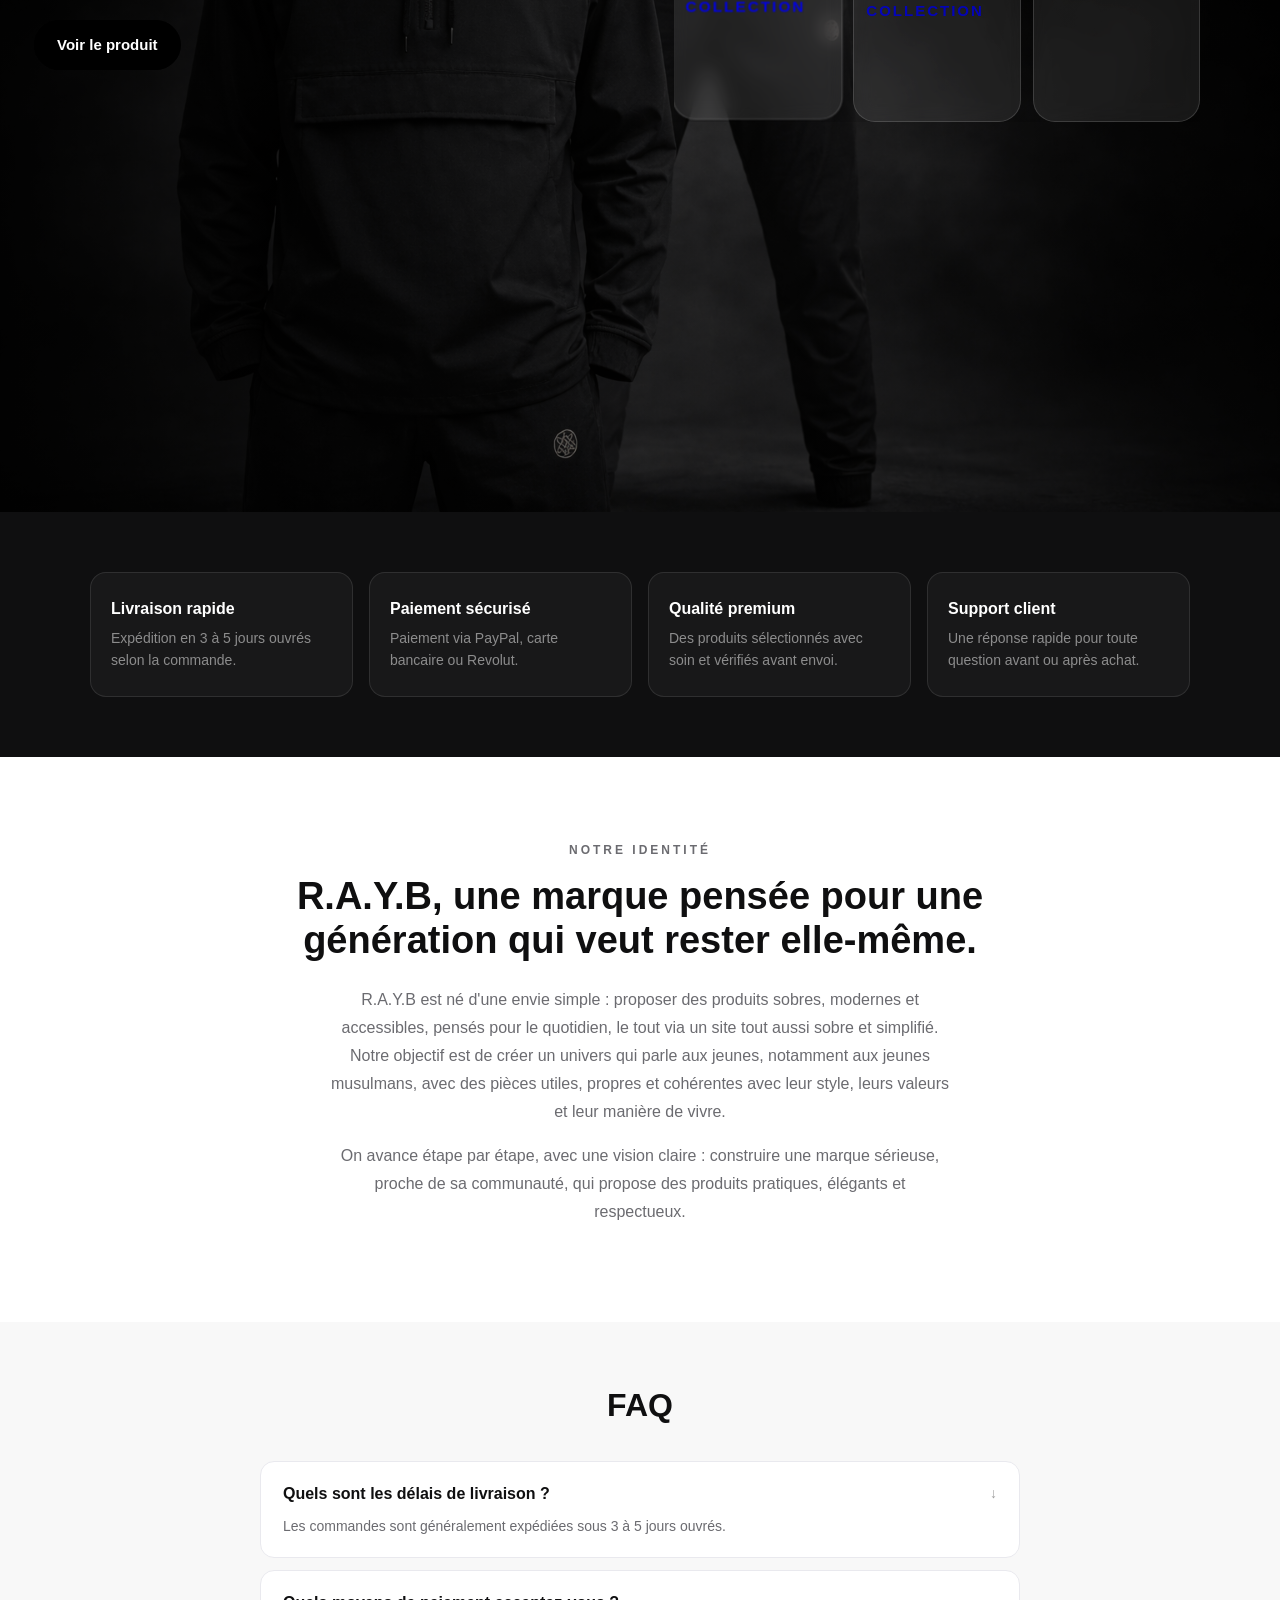
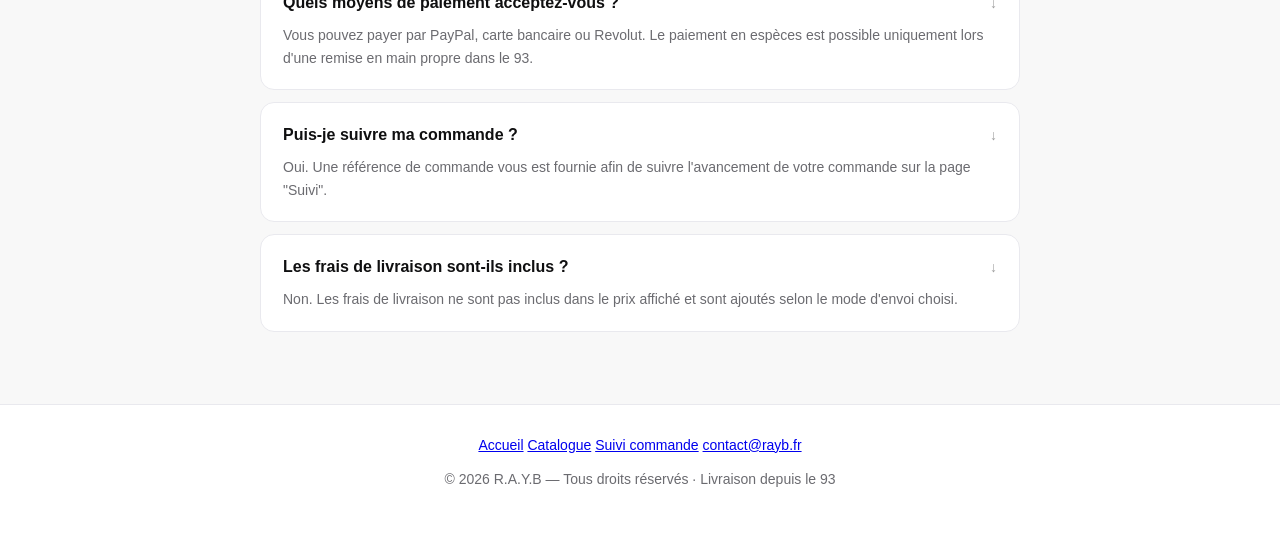
==== commit 62653777: "index.html" ====
--- a/index.html
+++ b/index.html
@@ -25,7 +25,7 @@
 <body>
 
   <header class="header">
-    <div class="brand">
+    <a href="index.html" class="brand" style="text-decoration:none;color:inherit;">
       <img src="images/logo-rayb-header.png" alt="Logo R.A.Y.B" class="logo">
       <div class="brand-text">
         <p>Streetwear Collection</p>
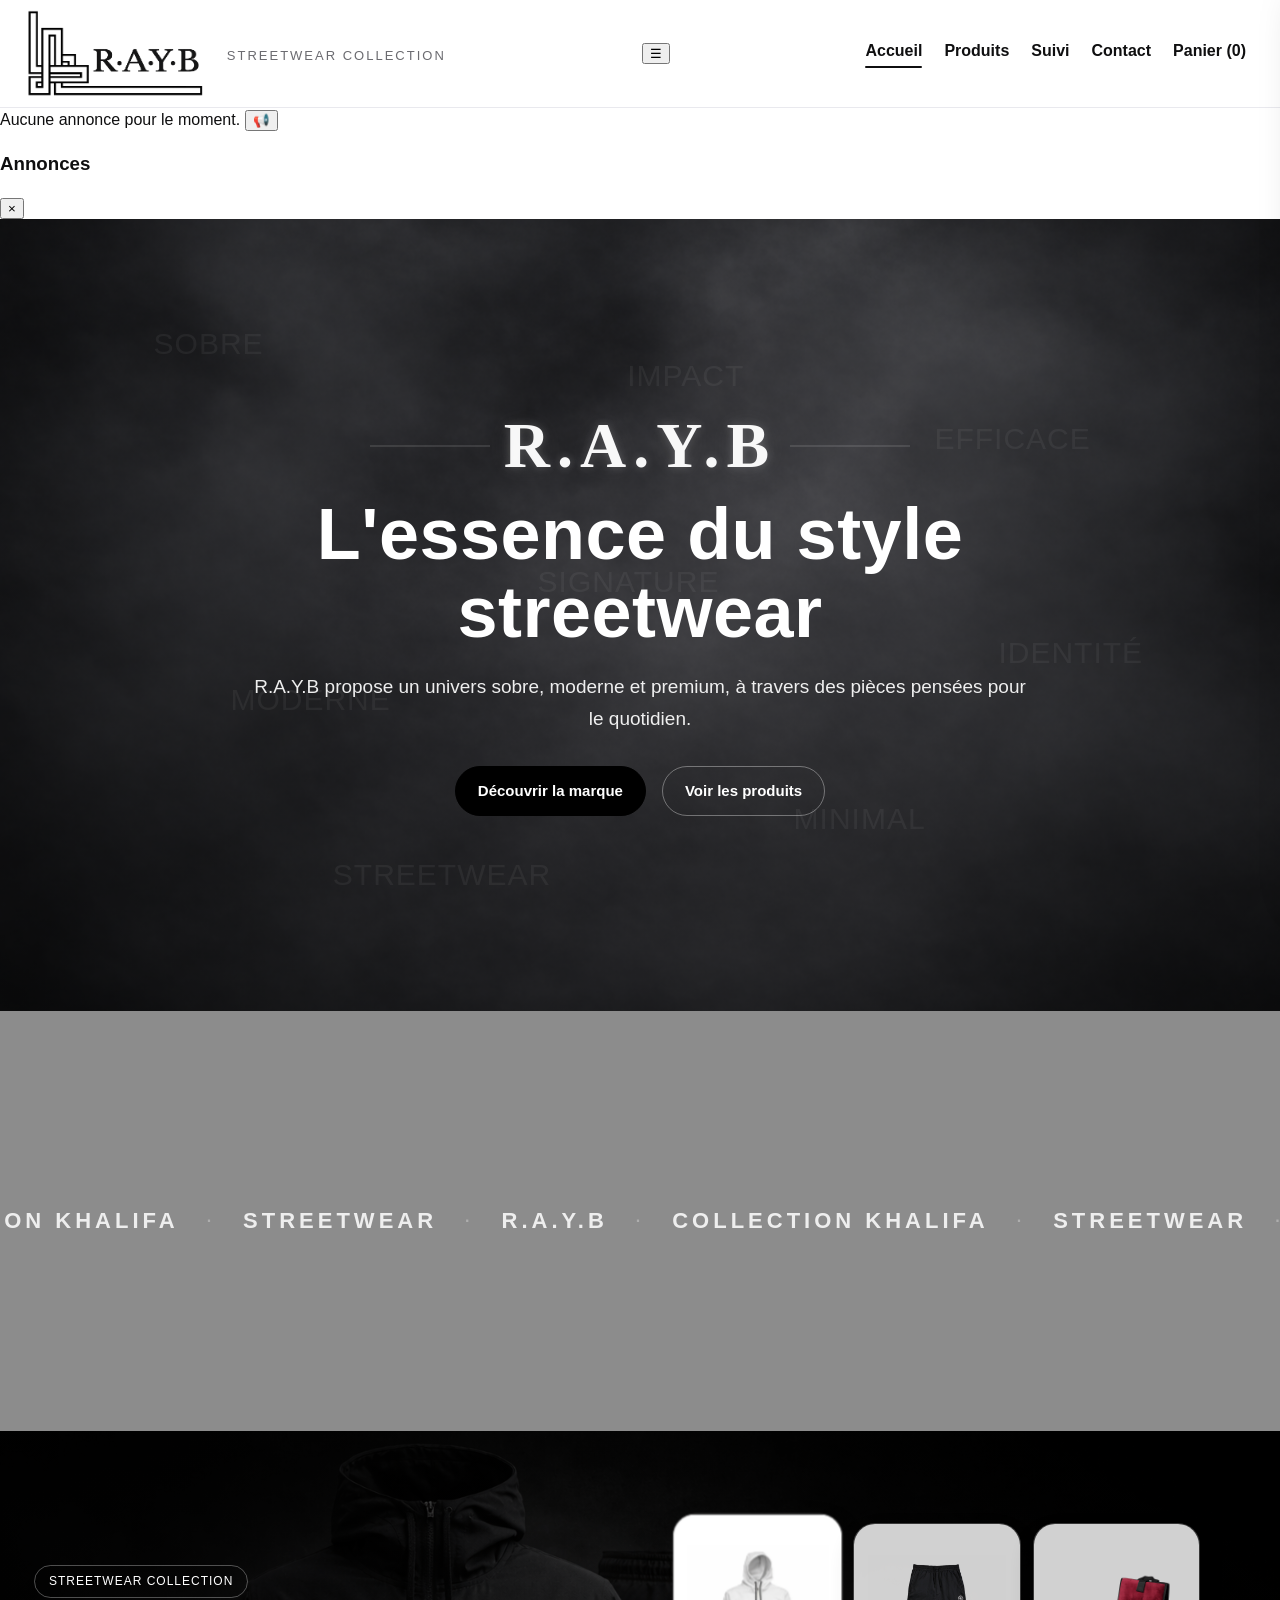
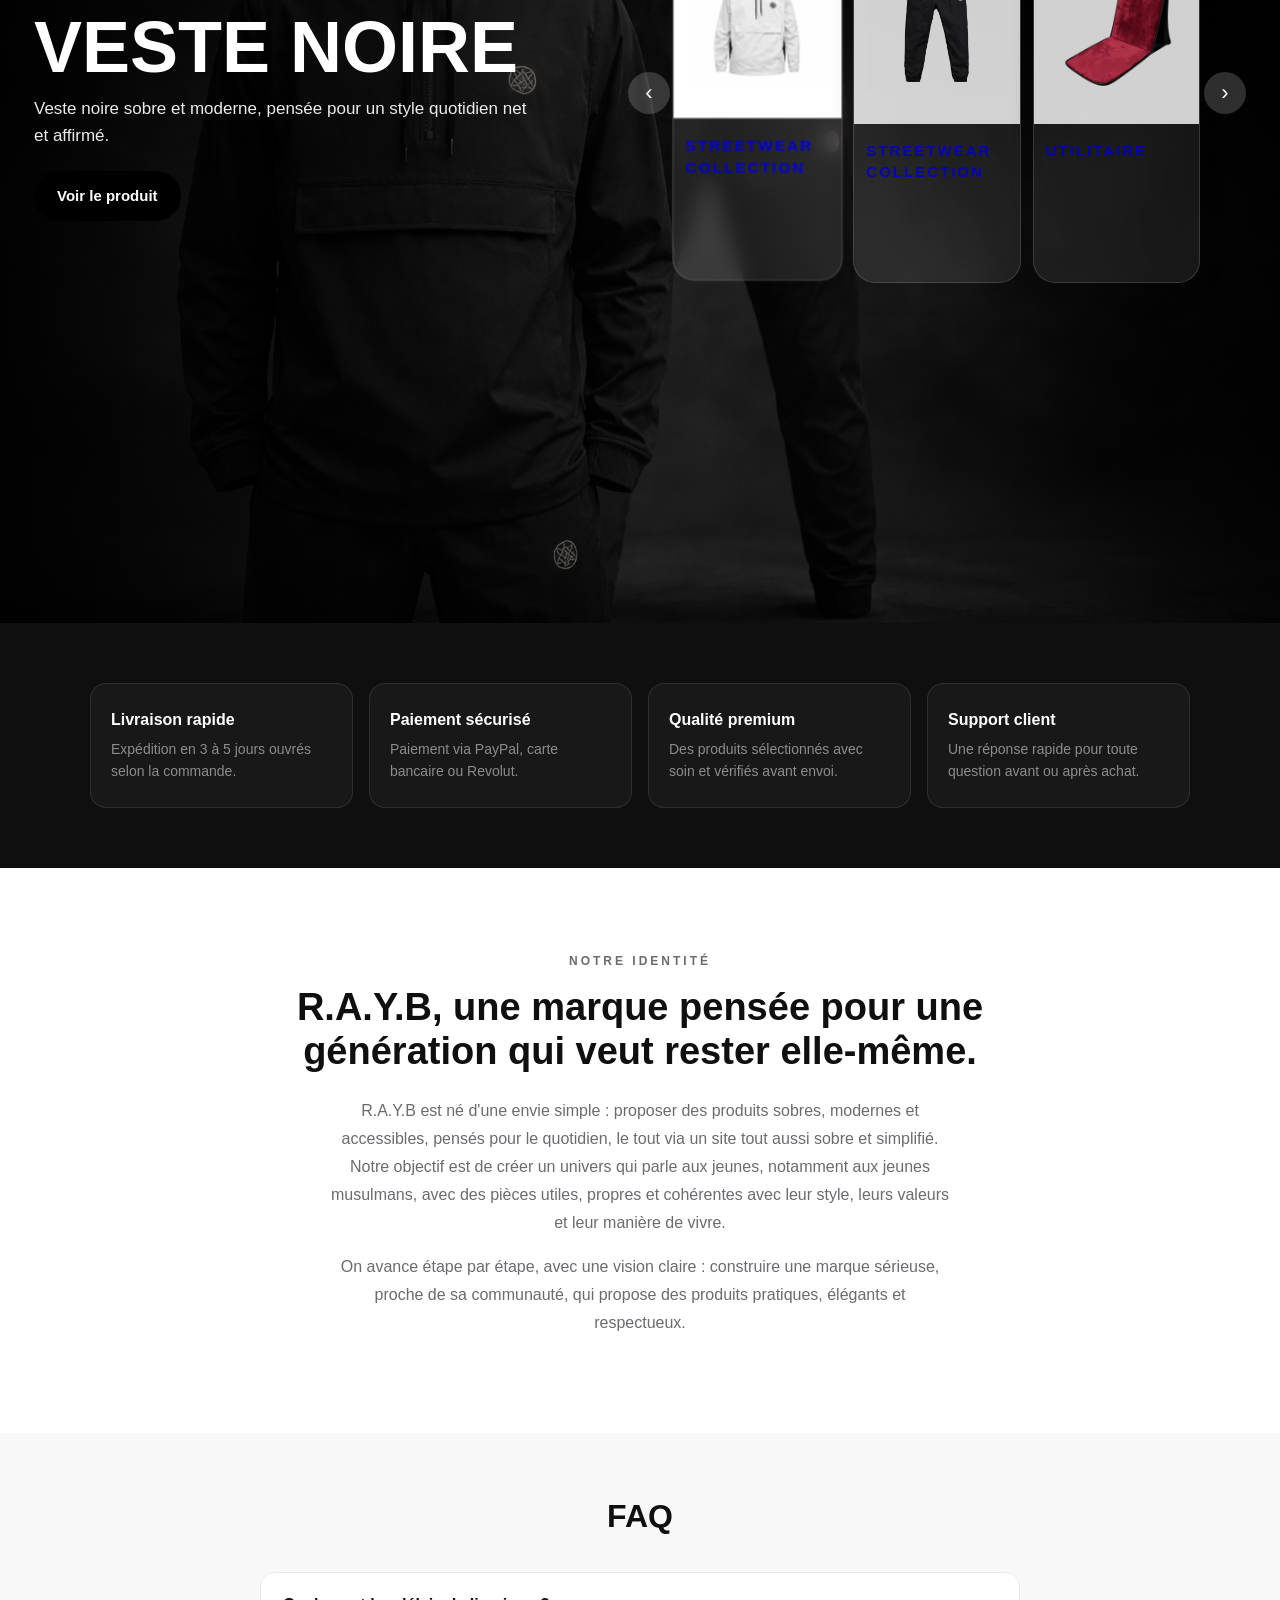
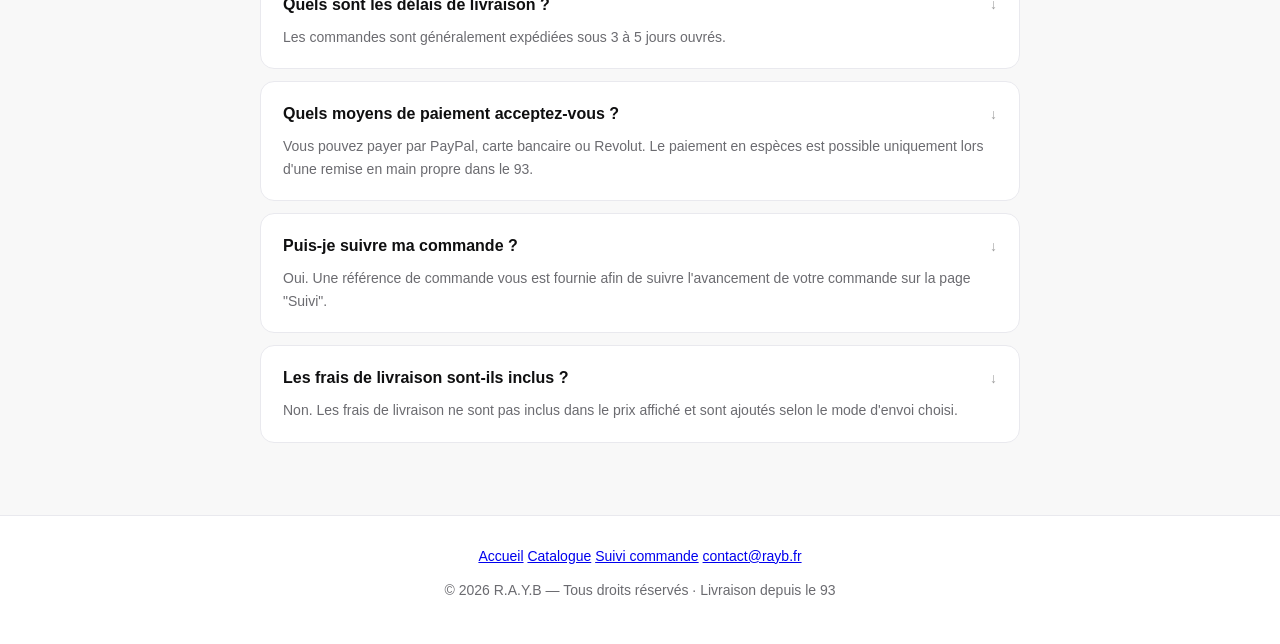
==== commit e282bde0: "index.html" ====
--- a/index.html
+++ b/index.html
@@ -30,7 +30,7 @@
       <div class="brand-text">
         <p>Streetwear Collection</p>
       </div>
-    </div>
+    </a>
 
     <button class="nav-toggle" onclick="toggleMenu()" aria-label="Menu">&#9776;</button>
 
@@ -42,6 +42,25 @@
       <a href="#" onclick="openCart()">Panier (<span class="cart-count">0</span>)</a>
     </nav>
   </header>
+
+  <!-- BARRE ANNONCES -->
+  <div class="announcements-bar" id="annBar">
+    <span class="ann-text-center" id="annTextCenter">Aucune annonce pour le moment.</span>
+    <button class="ann-icon-btn" id="annIconBtn" title="Voir toutes les annonces" style="position:relative;">
+      📢
+      <span class="ann-badge" id="annCountBadge" style="display:none;">0</span>
+    </button>
+  </div>
+
+  <!-- PANNEAU HISTORIQUE ANNONCES -->
+  <div id="annOverlay"></div>
+  <div class="ann-panel" id="annPanel">
+    <div class="ann-panel-header">
+      <h3>Annonces</h3>
+      <button class="ann-panel-close" onclick="closeAnnPanel()">&#215;</button>
+    </div>
+    <div class="ann-panel-list" id="annPanelList"></div>
+  </div>
 
   <section class="hero-home">
     <div class="hero-home-overlay"></div>
@@ -314,5 +333,6 @@
     startAutoSlide();
   </script>
 
+  <script src="annonces.js"></script>
 </body>
 </html>
--- a/style.css
+++ b/style.css
@@ -326,7 +326,7 @@
   background:url("images/hero.jpg") center/cover no-repeat;
   position:relative;
   overflow:hidden;
-  padding:42px 34px;
+  padding:72px 34px 80px;
 }
 
 .hero-dark-layer{
@@ -399,7 +399,8 @@
 
 .hero-cards-wrap{
   width:100%;
-  overflow:hidden;
+  overflow:visible;
+  padding-top:20px;
 }
 
 .hero-cards{
@@ -477,7 +478,7 @@
 .hero-arrow-left{ left:0; }
 .hero-arrow-right{ right:0; }
 
-/* PAGE CATALOGUE — thème sombre premium */
+/* PAGE CATALOGUE — thème sobre : blanc sur noir */
 .catalogue-page {
   background: #0f0f10;
   min-height: 100vh;
@@ -487,6 +488,15 @@
 .catalogue-page .page {
   background: #0f0f10;
   padding: 52px 28px;
+  /* Motif discret : lignes diagonales très fines */
+  background-image:
+    repeating-linear-gradient(
+      45deg,
+      rgba(255,255,255,.018) 0px,
+      rgba(255,255,255,.018) 1px,
+      transparent 1px,
+      transparent 40px
+    );
 }
 
 .catalogue-page .page-title h2 {
@@ -528,14 +538,45 @@
   background: #1a1a1c;
   border: 1px solid rgba(255,255,255,.08);
   box-shadow: 0 8px 32px rgba(0,0,0,.4);
+  transition: transform .25s ease, box-shadow .25s ease, border-color .25s;
+  position: relative;
+  z-index: 1;
+}
+
+.catalogue-page .card:hover {
+  transform: translateY(-6px);
+  box-shadow: 0 20px 48px rgba(0,0,0,.55);
+  border-color: rgba(255,255,255,.22);
+  z-index: 2;
+}
+
+/* Trait blanc en haut au hover */
+.catalogue-page .card::before {
+  content: "";
+  position: absolute;
+  top: 0; left: 20%; right: 20%;
+  height: 1px;
+  background: linear-gradient(90deg, transparent, rgba(255,255,255,.5), transparent);
+  opacity: 0;
+  transition: opacity .3s;
+  z-index: 3;
+}
+.catalogue-page .card:hover::before {
+  opacity: 1;
 }
 
 .catalogue-page .card img {
   background: #242426;
 }
 
-.catalogue-page .card-body h3 {
-  color: #0f0f10; 
+.card-body h3 {
+  margin: 0 0 8px;
+  font-size: 19px;
+  color: #0f0f10 !important;
+}
+
+a h3, a:visited h3 {
+  color: inherit;
 }
 
 .catalogue-page .card-body .price {
@@ -679,7 +720,7 @@
 .card-body h3{
   margin:0 0 8px;
   font-size:19px;
-  color:#0f0f10;
+  color:#0f0f10 !important;
 }
 
 .card-body .size-select{
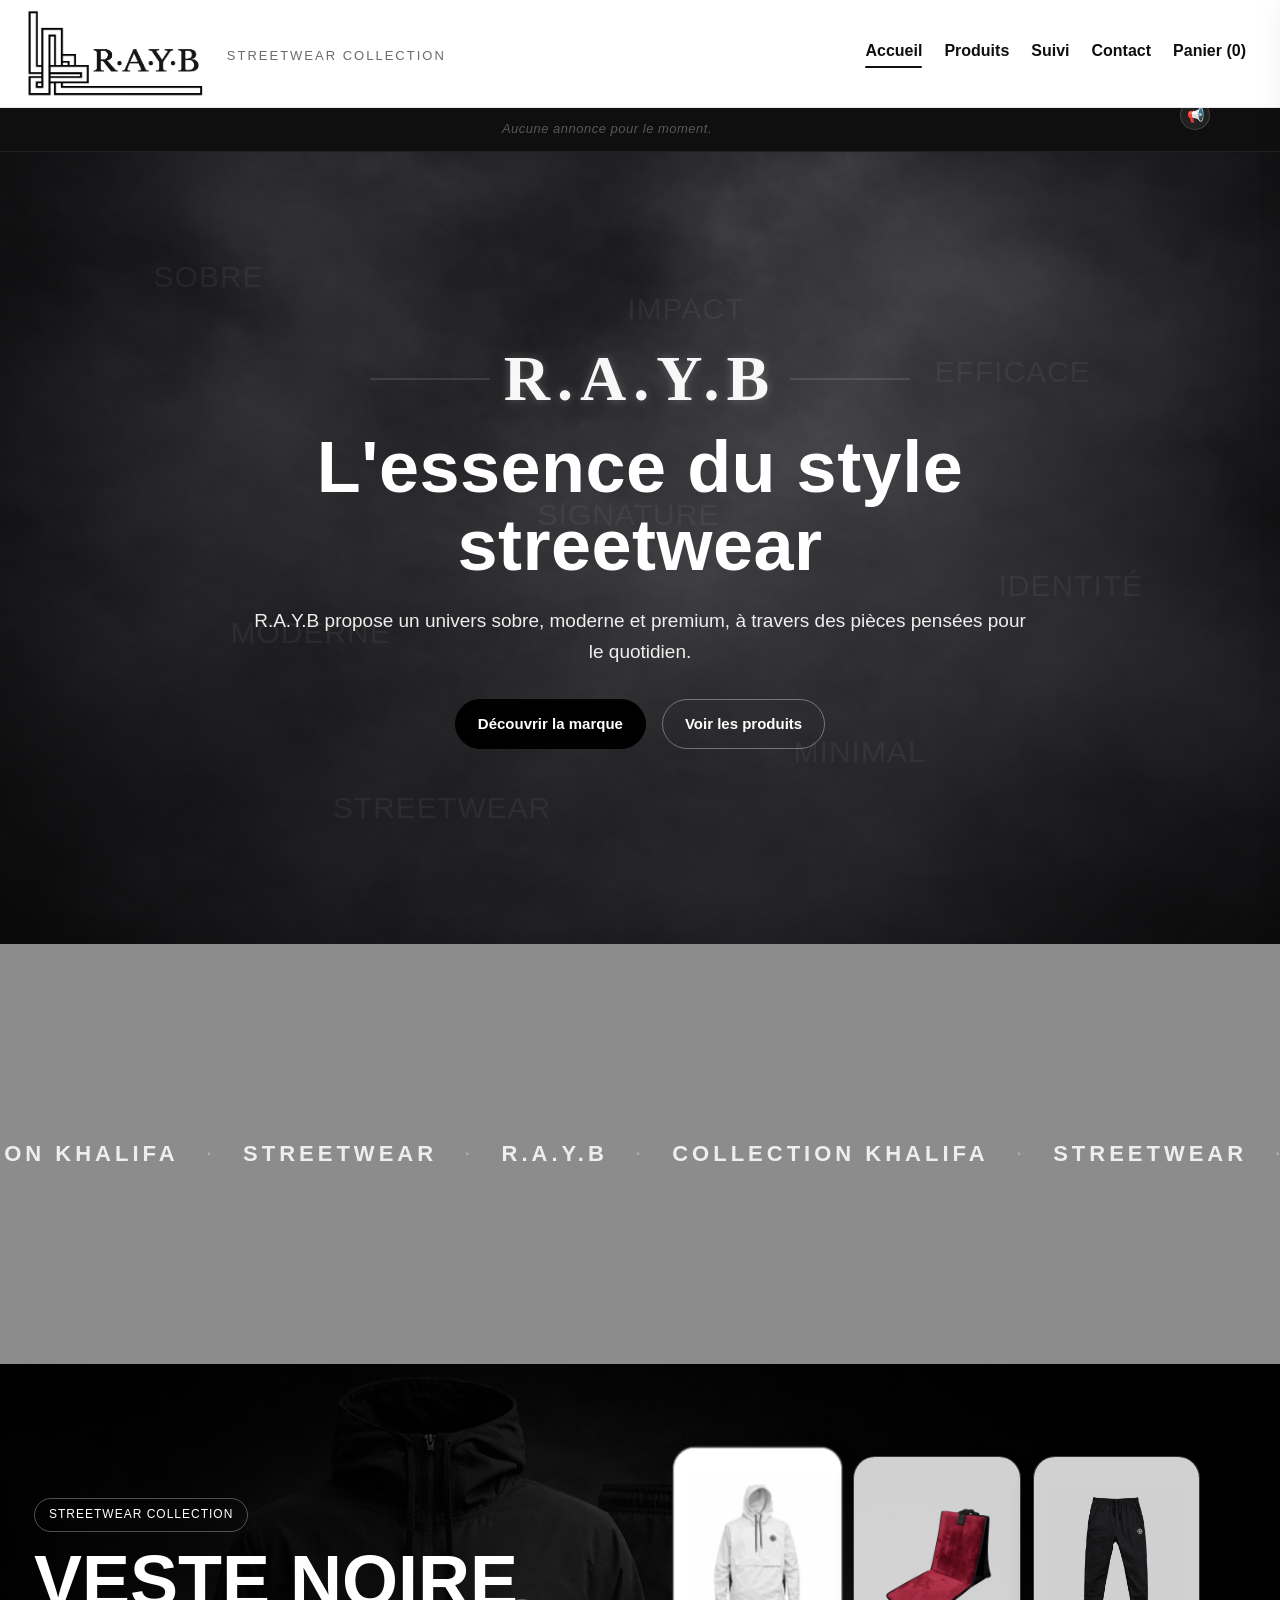
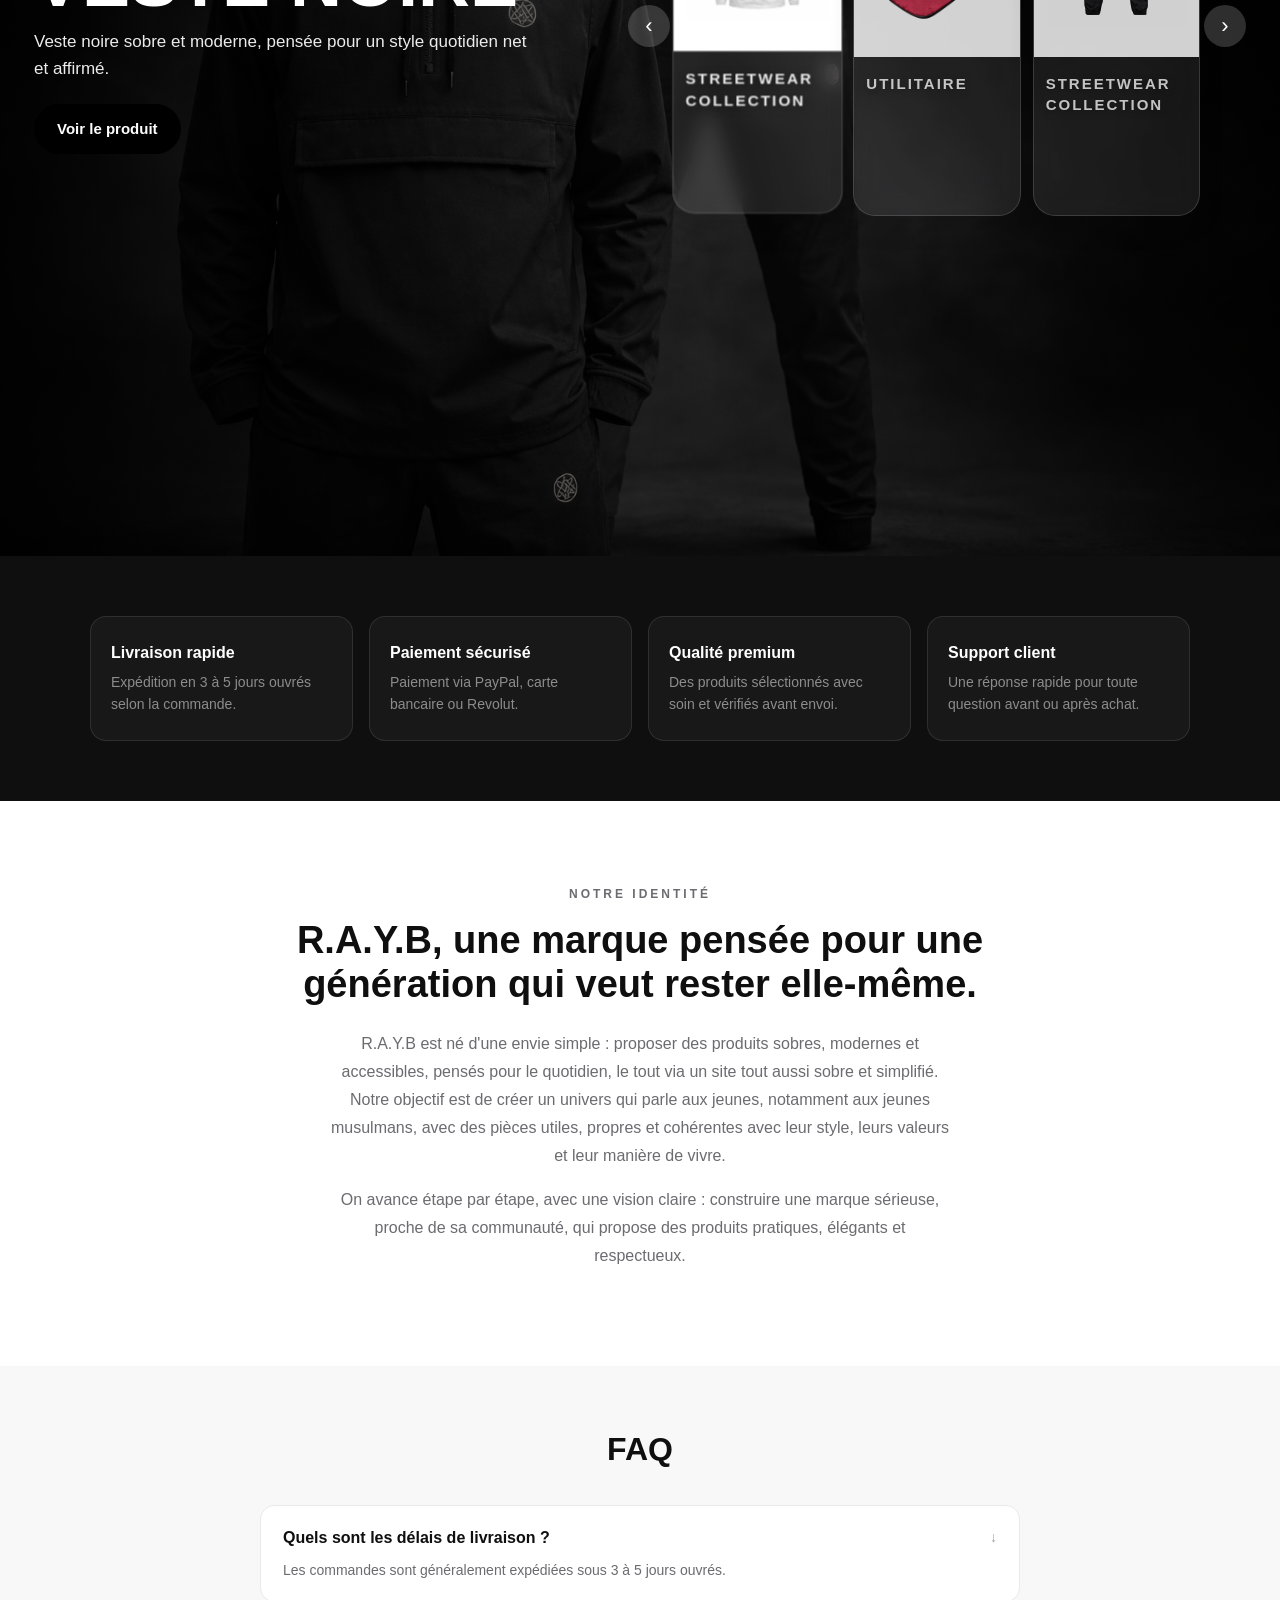
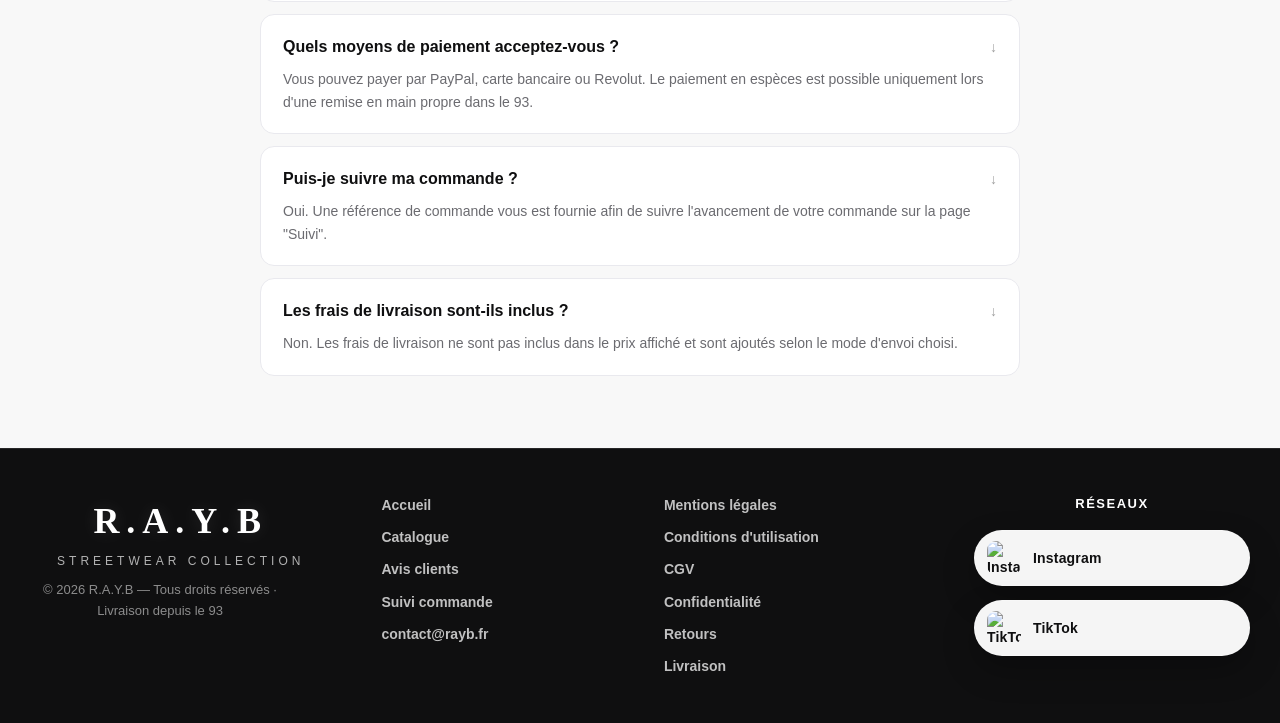
==== commit 74c385b0: "Add files via upload" ====
--- a/index.html
+++ b/index.html
@@ -1,338 +1,383 @@
-<!DOCTYPE html>
-<html lang="fr">
-<head>
-  <script async src="https://www.googletagmanager.com/gtag/js?id=G-W9DEFRPRFW"></script>
-  <script>
-    window.dataLayer = window.dataLayer || [];
-    function gtag(){dataLayer.push(arguments);}
-    gtag('js', new Date());
-    gtag('config', 'G-W9DEFRPRFW');
-  </script>
-
-  <meta charset="UTF-8">
-  <meta name="viewport" content="width=device-width, initial-scale=1.0">
-  <title>R.A.Y.B — Streetwear Collection</title>
-  <meta name="description" content="R.A.Y.B — Streetwear sobre, moderne et premium. Vestes, pantalons et produits utilitaires pensés pour le quotidien.">
-  <meta property="og:title" content="R.A.Y.B — Streetwear Collection">
-  <meta property="og:description" content="Des pièces sobres, modernes et accessibles, pensées pour le quotidien.">
-  <meta property="og:url" content="https://rayb.fr">
-  <meta property="og:type" content="website">
-
-  <link rel="stylesheet" href="style.css">
-  <link rel="icon" type="image/png" href="images/favicon.png">
-  <link href="https://fonts.googleapis.com/css2?family=Oswald:wght@400;500;600;700&family=Inter:wght@300;400;500;600;700&display=swap" rel="stylesheet">
-</head>
-<body>
-
-  <header class="header">
-    <a href="index.html" class="brand" style="text-decoration:none;color:inherit;">
-      <img src="images/logo-rayb-header.png" alt="Logo R.A.Y.B" class="logo">
-      <div class="brand-text">
-        <p>Streetwear Collection</p>
-      </div>
-    </a>
-
-    <button class="nav-toggle" onclick="toggleMenu()" aria-label="Menu">&#9776;</button>
-
-    <nav class="nav" id="mainNav">
-      <a href="index.html" class="active">Accueil</a>
-      <a href="catalogue.html">Produits</a>
-      <a href="suivi.html">Suivi</a>
-      <a href="#" onclick="openContact()">Contact</a>
-      <a href="#" onclick="openCart()">Panier (<span class="cart-count">0</span>)</a>
-    </nav>
-  </header>
-
-  <!-- BARRE ANNONCES -->
-  <div class="announcements-bar" id="annBar">
-    <span class="ann-text-center" id="annTextCenter">Aucune annonce pour le moment.</span>
-    <button class="ann-icon-btn" id="annIconBtn" title="Voir toutes les annonces" style="position:relative;">
-      📢
-      <span class="ann-badge" id="annCountBadge" style="display:none;">0</span>
-    </button>
-  </div>
-
-  <!-- PANNEAU HISTORIQUE ANNONCES -->
-  <div id="annOverlay"></div>
-  <div class="ann-panel" id="annPanel">
-    <div class="ann-panel-header">
-      <h3>Annonces</h3>
-      <button class="ann-panel-close" onclick="closeAnnPanel()">&#215;</button>
-    </div>
-    <div class="ann-panel-list" id="annPanelList"></div>
-  </div>
-
-  <section class="hero-home">
-    <div class="hero-home-overlay"></div>
-
-    <div class="hero-words">
-      <span>Sobre</span>
-      <span>Efficace</span>
-      <span>Moderne</span>
-      <span>Minimal</span>
-      <span>Signature</span>
-      <span>Impact</span>
-      <span>Streetwear</span>
-      <span>Identité</span>
-    </div>
-
-    <div class="hero-home-content">
-      <span class="hero-brand">R.A.Y.B</span>
-      <h1 class="hero-home-title">L'essence du style streetwear</h1>
-      <p class="hero-home-text">
-        R.A.Y.B propose un univers sobre, moderne et premium, à travers des pièces pensées pour le quotidien.
-      </p>
-      <div class="hero-home-actions">
-        <a href="catalogue.html" class="btn primary">Découvrir la marque</a>
-        <a href="#produits-populaires" class="btn ghost-light">Voir les produits</a>
-      </div>
-    </div>
-  </section>
-
-  <!-- BANDE VIDÉO EN BOUCLE -->
-  <section class="video-band">
-    <video
-      class="video-band-player"
-      autoplay
-      muted
-      loop
-      playsinline
-      src="videos/rayb-loop.mp4">
-    </video>
-    <div class="video-band-overlay"></div>
-    <div class="video-band-text">
-      <span>Collection Khalifa</span>
-      <span>·</span>
-      <span>Streetwear</span>
-      <span>·</span>
-      <span>R.A.Y.B</span>
-      <span>·</span>
-      <span>Collection Khalifa</span>
-      <span>·</span>
-      <span>Streetwear</span>
-      <span>·</span>
-      <span>R.A.Y.B</span>
-    </div>
-  </section>
-
-  <section class="hero-showcase" id="produits-populaires">
-    <div class="hero-dark-layer"></div>
-
-    <div class="hero-showcase-inner">
-      <div class="hero-left">
-        <span class="hero-pill" id="heroCategory">Streetwear Collection</span>
-        <h2 class="hero-main-title" id="heroProductTitle">Veste noire</h2>
-        <p class="hero-main-text" id="heroProductDesc">
-          Veste noire sobre et moderne, pensée pour un style quotidien net et affirmé.
-        </p>
-        <div class="hero-actions">
-          <a href="produit.html?item=veste-noire" class="btn primary" id="heroProductBtn">Voir le produit</a>
-        </div>
-      </div>
-
-      <div class="hero-right">
-        <button class="hero-arrow hero-arrow-left" type="button" onclick="prevSlide()">&#8249;</button>
-
-        <div class="hero-cards-wrap">
-          <div class="hero-cards" id="slider">
-            <a class="hero-card active"
-               href="produit.html?item=veste-noire"
-               data-name="Veste noire"
-               data-desc="Veste noire sobre et moderne, pensée pour un style quotidien net et affirmé."
-               data-category="Streetwear Collection"
-               data-link="produit.html?item=veste-noire">
-              <img src="images/veste-noire.png" alt="Veste noire">
-              <div class="hero-card-info"><span>STREETWEAR COLLECTION</span></div>
-            </a>
-
-            <a class="hero-card"
-               href="produit.html?item=pantalon-noir"
-               data-name="Pantalon noir"
-               data-desc="Pantalon noir confortable et structuré, idéal pour un look minimaliste et moderne."
-               data-category="Streetwear Collection"
-               data-link="produit.html?item=pantalon-noir">
-              <img src="images/pantalon-noir.png" alt="Pantalon noir">
-              <div class="hero-card-info"><span>STREETWEAR COLLECTION</span></div>
-            </a>
-
-            <a class="hero-card"
-               href="produit.html?item=tapis-bordeaux"
-               data-name="Tapis bordeaux"
-               data-desc="Tapis bordeaux pratique et élégant, conçu pour un usage utilitaire simple et efficace."
-               data-category="Utilitaire"
-               data-link="produit.html?item=tapis-bordeaux">
-              <img src="images/tapis-bordeaux.png" alt="Tapis bordeaux">
-              <div class="hero-card-info"><span>UTILITAIRE</span></div>
-            </a>
-          </div>
-        </div>
-
-        <button class="hero-arrow hero-arrow-right" type="button" onclick="nextSlide()">&#8250;</button>
-      </div>
-    </div>
-  </section>
-
-  <section class="trust-section">
-    <div class="trust-container">
-      <div class="trust-item">
-        <h3>Livraison rapide</h3>
-        <p>Expédition en 3 à 5 jours ouvrés selon la commande.</p>
-      </div>
-      <div class="trust-item">
-        <h3>Paiement sécurisé</h3>
-        <p>Paiement via PayPal, carte bancaire ou Revolut.</p>
-      </div>
-      <div class="trust-item">
-        <h3>Qualité premium</h3>
-        <p>Des produits sélectionnés avec soin et vérifiés avant envoi.</p>
-      </div>
-      <div class="trust-item">
-        <h3>Support client</h3>
-        <p>Une réponse rapide pour toute question avant ou après achat.</p>
-      </div>
-    </div>
-  </section>
-
-  <section class="about-section">
-    <div class="about-container">
-      <span class="about-label">Notre identité</span>
-      <h2>R.A.Y.B, une marque pensée pour une génération qui veut rester elle-même.</h2>
-      <p>
-        R.A.Y.B est né d'une envie simple : proposer des produits sobres, modernes et accessibles,
-        pensés pour le quotidien, le tout via un site tout aussi sobre et simplifié.
-        Notre objectif est de créer un univers qui parle aux jeunes,
-        notamment aux jeunes musulmans, avec des pièces utiles, propres et cohérentes avec leur style,
-        leurs valeurs et leur manière de vivre.
-      </p>
-      <p>
-        On avance étape par étape, avec une vision claire : construire une marque sérieuse,
-        proche de sa communauté, qui propose des produits pratiques, élégants et respectueux.
-      </p>
-    </div>
-  </section>
-
-  <section class="faq-section">
-    <div class="faq-container">
-      <h2>FAQ</h2>
-      <div class="faq-item">
-        <h4>Quels sont les délais de livraison ?</h4>
-        <p>Les commandes sont généralement expédiées sous 3 à 5 jours ouvrés.</p>
-      </div>
-      <div class="faq-item">
-        <h4>Quels moyens de paiement acceptez-vous ?</h4>
-        <p>Vous pouvez payer par PayPal, carte bancaire ou Revolut. Le paiement en espèces est possible uniquement lors d'une remise en main propre dans le 93.</p>
-      </div>
-      <div class="faq-item">
-        <h4>Puis-je suivre ma commande ?</h4>
-        <p>Oui. Une référence de commande vous est fournie afin de suivre l'avancement de votre commande sur la page "Suivi".</p>
-      </div>
-      <div class="faq-item">
-        <h4>Les frais de livraison sont-ils inclus ?</h4>
-        <p>Non. Les frais de livraison ne sont pas inclus dans le prix affiché et sont ajoutés selon le mode d'envoi choisi.</p>
-      </div>
-    </div>
-  </section>
-
-  <div id="contactPopup" class="popup" onclick="closeContact()">
-    <div class="popup-content" onclick="event.stopPropagation()">
-      <button class="popup-close" onclick="closeContact()">&#215;</button>
-      <h2>Contact</h2>
-      <p>Email : <strong><a href="mailto:contact@rayb.fr">contact@rayb.fr</a></strong></p>
-      <p>Téléphone : <strong>06 28 49 84 93</strong></p>
-    </div>
-  </div>
-
-  <div id="cartOverlay" class="cart-overlay" onclick="closeCart()"></div>
-  <aside id="cartDrawer" class="cart-drawer">
-    <div class="cart-header">
-      <h2>Panier</h2>
-      <button onclick="closeCart()">&#215;</button>
-    </div>
-    <div id="cartItems" class="cart-items"></div>
-    <div class="cart-footer">
-      <div class="cart-total-line">
-        <strong>Total</strong>
-        <strong id="cartTotal">0,00 €</strong>
-      </div>
-      <button class="btn primary cart-checkout" onclick="goToPayment()">Continuer vers le paiement</button>
-    </div>
-  </aside>
-
-  <script src="cart.js"></script>
-
-  <footer class="footer">
-    <div class="footer-links">
-      <a href="index.html">Accueil</a>
-      <a href="catalogue.html">Catalogue</a>
-      <a href="suivi.html">Suivi commande</a>
-      <a href="mailto:contact@rayb.fr">contact@rayb.fr</a>
-    </div>
-    <p>© 2026 R.A.Y.B — Tous droits réservés · Livraison depuis le 93</p>
-  </footer>
-
-  <script>
-    let index = 0;
-    const cards = document.querySelectorAll(".hero-card");
-    const heroCategory = document.getElementById("heroCategory");
-    const heroProductTitle = document.getElementById("heroProductTitle");
-    const heroProductDesc = document.getElementById("heroProductDesc");
-    const heroProductBtn = document.getElementById("heroProductBtn");
-    const slider = document.getElementById("slider");
-    let autoSlide;
-
-    function updateSlider() {
-      cards.forEach(card => card.classList.remove("active"));
-      const activeCard = cards[index];
-      activeCard.classList.add("active");
-      heroCategory.innerText = activeCard.dataset.category;
-      heroProductTitle.innerText = activeCard.dataset.name;
-      heroProductDesc.innerText = activeCard.dataset.desc;
-      heroProductBtn.href = activeCard.dataset.link;
-    }
-
-    function nextSlide() {
-      index = (index + 1) % cards.length;
-      updateSlider();
-      startAutoSlide();
-    }
-
-    function prevSlide() {
-      index = (index - 1 + cards.length) % cards.length;
-      updateSlider();
-      startAutoSlide();
-    }
-
-    function startAutoSlide() {
-      stopAutoSlide();
-      autoSlide = setInterval(() => nextSlide(), 3000);
-    }
-
-    function stopAutoSlide() {
-      clearInterval(autoSlide);
-    }
-
-    cards.forEach((card, i) => {
-      card.addEventListener("mouseenter", () => {
-        if (index !== i) { index = i; updateSlider(); }
-      });
-    });
-
-    if (slider) {
-      slider.addEventListener("mouseenter", stopAutoSlide);
-      slider.addEventListener("mouseleave", startAutoSlide);
-    }
-
-    function openContact() { document.getElementById("contactPopup").style.display = "flex"; }
-    function closeContact() { document.getElementById("contactPopup").style.display = "none"; }
-
-    function toggleMenu() {
-      document.getElementById("mainNav").classList.toggle("open");
-    }
-
-    updateSlider();
-    startAutoSlide();
-  </script>
-
-  <script src="annonces.js"></script>
-</body>
-</html>
+<!DOCTYPE html>
+<html lang="fr">
+<head>
+  <script async src="https://www.googletagmanager.com/gtag/js?id=G-W9DEFRPRFW"></script>
+  <script>
+    window.dataLayer = window.dataLayer || [];
+    function gtag(){dataLayer.push(arguments);}
+    gtag('js', new Date());
+    gtag('config', 'G-W9DEFRPRFW');
+  </script>
+
+  <meta charset="UTF-8">
+  <meta name="viewport" content="width=device-width, initial-scale=1.0">
+  <title>R.A.Y.B — Streetwear Collection</title>
+  <meta name="description" content="R.A.Y.B — Streetwear sobre, moderne et premium. Vestes, pantalons et produits utilitaires pensés pour le quotidien.">
+  <meta property="og:title" content="R.A.Y.B — Streetwear Collection">
+  <meta property="og:description" content="Des pièces sobres, modernes et accessibles, pensées pour le quotidien.">
+  <meta property="og:url" content="https://rayb.fr">
+  <meta property="og:type" content="website">
+
+  <link rel="stylesheet" href="style.css">
+  <link rel="icon" type="image/png" href="images/favicon.png">
+  <link href="https://fonts.googleapis.com/css2?family=Oswald:wght@400;500;600;700&family=Inter:wght@300;400;500;600;700&display=swap" rel="stylesheet">
+</head>
+<body>
+
+  <header class="header">
+    <a href="index.html" class="brand" style="text-decoration:none;color:inherit;">
+      <img src="images/logo-rayb-header.png" alt="Logo R.A.Y.B" class="logo">
+      <div class="brand-text">
+        <p>Streetwear Collection</p>
+      </div>
+    </a>
+
+    <button class="nav-toggle" onclick="toggleMenu()" aria-label="Menu">&#9776;</button>
+
+    <nav class="nav" id="mainNav">
+      <a href="index.html" class="active">Accueil</a>
+      <a href="catalogue.html">Produits</a>
+      <a href="suivi.html">Suivi</a>
+      <a href="#" onclick="openContact()">Contact</a>
+      <a href="#" onclick="openCart()">Panier (<span class="cart-count">0</span>)</a>
+    </nav>
+  </header>
+
+  <!-- BARRE ANNONCES -->
+  <div class="announcements-bar" id="annBar">
+    <span class="ann-text-center" id="annTextCenter">Aucune annonce pour le moment.</span>
+    <button class="ann-icon-btn" id="annIconBtn" title="Voir toutes les annonces" style="position:relative;">
+      📢
+      <span class="ann-badge" id="annCountBadge" style="display:none;">0</span>
+    </button>
+  </div>
+
+  <!-- PANNEAU HISTORIQUE ANNONCES -->
+  <div id="annOverlay"></div>
+  <div class="ann-panel" id="annPanel">
+    <div class="ann-panel-header">
+      <h3>Annonces</h3>
+      <button class="ann-panel-close" onclick="closeAnnPanel()">&#215;</button>
+    </div>
+    <div class="ann-panel-list" id="annPanelList"></div>
+  </div>
+
+  <section class="hero-home">
+    <div class="hero-home-overlay"></div>
+
+    <div class="hero-words">
+      <span>Sobre</span>
+      <span>Efficace</span>
+      <span>Moderne</span>
+      <span>Minimal</span>
+      <span>Signature</span>
+      <span>Impact</span>
+      <span>Streetwear</span>
+      <span>Identité</span>
+    </div>
+
+    <div class="hero-home-content">
+      <span class="hero-brand">R.A.Y.B</span>
+      <h1 class="hero-home-title">L'essence du style streetwear</h1>
+      <p class="hero-home-text">
+        R.A.Y.B propose un univers sobre, moderne et premium, à travers des pièces pensées pour le quotidien.
+      </p>
+      <div class="hero-home-actions">
+        <a href="catalogue.html" class="btn primary">Découvrir la marque</a>
+        <a href="#produits-populaires" class="btn ghost-light">Voir les produits</a>
+      </div>
+    </div>
+  </section>
+
+  <!-- BANDE VIDÉO EN BOUCLE -->
+  <section class="video-band">
+    <video
+      class="video-band-player"
+      autoplay
+      muted
+      loop
+      playsinline
+      src="videos/rayb-loop.mp4">
+    </video>
+    <div class="video-band-overlay"></div>
+    <div class="video-band-text">
+      <span>Collection Khalifa</span>
+      <span>·</span>
+      <span>Streetwear</span>
+      <span>·</span>
+      <span>R.A.Y.B</span>
+      <span>·</span>
+      <span>Collection Khalifa</span>
+      <span>·</span>
+      <span>Streetwear</span>
+      <span>·</span>
+      <span>R.A.Y.B</span>
+    </div>
+  </section>
+
+  <section class="hero-showcase" id="produits-populaires">
+    <div class="hero-dark-layer"></div>
+
+    <div class="hero-showcase-inner">
+      <div class="hero-left">
+        <span class="hero-pill" id="heroCategory">Streetwear Collection</span>
+        <h2 class="hero-main-title" id="heroProductTitle">Veste noire</h2>
+        <p class="hero-main-text" id="heroProductDesc">
+          Veste noire sobre et moderne, pensée pour un style quotidien net et affirmé.
+        </p>
+        <div class="hero-actions">
+          <a href="produit.html?item=veste-noire" class="btn primary" id="heroProductBtn">Voir le produit</a>
+        </div>
+      </div>
+
+      <div class="hero-right">
+        <button class="hero-arrow hero-arrow-left" type="button" onclick="prevSlide()">&#8249;</button>
+
+        <div class="hero-cards-wrap">
+          <div class="hero-cards" id="slider">
+            <a class="hero-card active"
+               href="produit.html?item=veste-noire"
+               data-name="Veste noire"
+               data-desc="Veste noire sobre et moderne, pensée pour un style quotidien net et affirmé."
+               data-category="Streetwear Collection"
+               data-link="produit.html?item=veste-noire">
+              <img src="images/veste-noire.png" alt="Veste noire">
+              <div class="hero-card-info"><span>STREETWEAR COLLECTION</span></div>
+            </a>
+
+            <a class="hero-card"
+               href="produit.html?item=pantalon-noir"
+               data-name="Pantalon noir"
+               data-desc="Pantalon noir confortable et structuré, idéal pour un look minimaliste et moderne."
+               data-category="Streetwear Collection"
+               data-link="produit.html?item=pantalon-noir">
+              <img src="images/pantalon-noir.png" alt="Pantalon noir">
+              <div class="hero-card-info"><span>STREETWEAR COLLECTION</span></div>
+            </a>
+
+            <a class="hero-card"
+               href="produit.html?item=tapis-bordeaux"
+               data-name="Tapis bordeaux"
+               data-desc="Tapis bordeaux pratique et élégant, conçu pour un usage utilitaire simple et efficace."
+               data-category="Utilitaire"
+               data-link="produit.html?item=tapis-bordeaux">
+              <img src="images/tapis-bordeaux.png" alt="Tapis bordeaux">
+              <div class="hero-card-info"><span>UTILITAIRE</span></div>
+            </a>
+          </div>
+        </div>
+
+        <button class="hero-arrow hero-arrow-right" type="button" onclick="nextSlide()">&#8250;</button>
+      </div>
+    </div>
+  </section>
+
+  <section class="trust-section">
+    <div class="trust-container">
+      <div class="trust-item">
+        <h3>Livraison rapide</h3>
+        <p>Expédition en 3 à 5 jours ouvrés selon la commande.</p>
+      </div>
+      <div class="trust-item">
+        <h3>Paiement sécurisé</h3>
+        <p>Paiement via PayPal, carte bancaire ou Revolut.</p>
+      </div>
+      <div class="trust-item">
+        <h3>Qualité premium</h3>
+        <p>Des produits sélectionnés avec soin et vérifiés avant envoi.</p>
+      </div>
+      <div class="trust-item">
+        <h3>Support client</h3>
+        <p>Une réponse rapide pour toute question avant ou après achat.</p>
+      </div>
+    </div>
+  </section>
+
+  <section class="about-section">
+    <div class="about-container">
+      <span class="about-label">Notre identité</span>
+      <h2>R.A.Y.B, une marque pensée pour une génération qui veut rester elle-même.</h2>
+      <p>
+        R.A.Y.B est né d'une envie simple : proposer des produits sobres, modernes et accessibles,
+        pensés pour le quotidien, le tout via un site tout aussi sobre et simplifié.
+        Notre objectif est de créer un univers qui parle aux jeunes,
+        notamment aux jeunes musulmans, avec des pièces utiles, propres et cohérentes avec leur style,
+        leurs valeurs et leur manière de vivre.
+      </p>
+      <p>
+        On avance étape par étape, avec une vision claire : construire une marque sérieuse,
+        proche de sa communauté, qui propose des produits pratiques, élégants et respectueux.
+      </p>
+    </div>
+  </section>
+
+  <section class="faq-section">
+    <div class="faq-container">
+      <h2>FAQ</h2>
+      <div class="faq-item">
+        <h4>Quels sont les délais de livraison ?</h4>
+        <p>Les commandes sont généralement expédiées sous 3 à 5 jours ouvrés.</p>
+      </div>
+      <div class="faq-item">
+        <h4>Quels moyens de paiement acceptez-vous ?</h4>
+        <p>Vous pouvez payer par PayPal, carte bancaire ou Revolut. Le paiement en espèces est possible uniquement lors d'une remise en main propre dans le 93.</p>
+      </div>
+      <div class="faq-item">
+        <h4>Puis-je suivre ma commande ?</h4>
+        <p>Oui. Une référence de commande vous est fournie afin de suivre l'avancement de votre commande sur la page "Suivi".</p>
+      </div>
+      <div class="faq-item">
+        <h4>Les frais de livraison sont-ils inclus ?</h4>
+        <p>Non. Les frais de livraison ne sont pas inclus dans le prix affiché et sont ajoutés selon le mode d'envoi choisi.</p>
+      </div>
+    </div>
+  </section>
+
+  <div id="contactPopup" class="popup" onclick="closeContact()">
+  <div class="popup-content contact-popup-content" onclick="event.stopPropagation()">
+    <button class="popup-close" onclick="closeContact()">&#215;</button>
+    <span class="contact-label">R.A.Y.B</span>
+    <h2>Contact</h2>
+    <p>Email : <strong><a href="mailto:contact@rayb.fr">contact@rayb.fr</a></strong></p>
+    <p>Téléphone : <strong>06 28 49 84 93</strong></p>
+    <div class="contact-socials">
+      <a class="social-link instagram-link" href="https://www.instagram.com/r.a.y.b_officiel/#" target="_blank" rel="noopener">
+        <img src="images/social-instagram.png" alt="Instagram">
+        <span>Instagram</span>
+      </a>
+      <a class="social-link tiktok-link" href="https://www.tiktok.com/@.rayb.fr?is_from_webapp=1&sender_device=pc" target="_blank" rel="noopener">
+        <img src="images/social-tiktok.png" alt="TikTok">
+        <span>TikTok</span>
+      </a>
+    </div>
+    <div class="contact-qr-box">
+      <img src="images/instagram-qr.png" alt="QR code Instagram R.A.Y.B" class="contact-qr">
+      <span>Scanne le QR code pour retrouver Instagram</span>
+    </div>
+  </div>
+</div>
+
+  <div id="cartOverlay" class="cart-overlay" onclick="closeCart()"></div>
+  <aside id="cartDrawer" class="cart-drawer">
+    <div class="cart-header">
+      <h2>Panier</h2>
+      <button onclick="closeCart()">&#215;</button>
+    </div>
+    <div id="cartItems" class="cart-items"></div>
+    <div class="cart-footer">
+      <div class="cart-total-line">
+        <strong>Total</strong>
+        <strong id="cartTotal">0,00 €</strong>
+      </div>
+      <button class="btn primary cart-checkout" onclick="goToPayment()">Continuer vers le paiement</button>
+    </div>
+  </aside>
+
+  <script src="cart.js"></script>
+
+  <footer class="footer">
+  <div class="footer-inner">
+    <div class="footer-brand">
+      <strong>R.A.Y.B</strong>
+      <span>Streetwear Collection</span>
+      <p>© 2026 R.A.Y.B — Tous droits réservés · Livraison depuis le 93</p>
+    </div>
+    <div class="footer-links">
+      <a href="index.html">Accueil</a>
+      <a href="catalogue.html">Catalogue</a>
+      <a href="avis.html">Avis clients</a>
+      <a href="suivi.html">Suivi commande</a>
+      <a href="mailto:contact@rayb.fr">contact@rayb.fr</a>
+    </div>
+    <div class="footer-links footer-legal-links">
+      <a href="mentions-legales.html">Mentions légales</a>
+      <a href="conditions-utilisation.html">Conditions d'utilisation</a>
+      <a href="cgv.html">CGV</a>
+      <a href="politique-confidentialite.html">Confidentialité</a>
+      <a href="politique-retour.html">Retours</a>
+      <a href="livraison.html">Livraison</a>
+    </div>
+    <div class="footer-socials">
+      <span class="footer-title">Réseaux</span>
+      <a class="social-link instagram-link" href="https://www.instagram.com/r.a.y.b_officiel/#" target="_blank" rel="noopener">
+        <img src="images/social-instagram.png" alt="Instagram">
+        <span>Instagram</span>
+      </a>
+      <a class="social-link tiktok-link" href="https://www.tiktok.com/@.rayb.fr?is_from_webapp=1&sender_device=pc" target="_blank" rel="noopener">
+        <img src="images/social-tiktok.png" alt="TikTok">
+        <span>TikTok</span>
+      </a>
+    </div>
+  </div>
+</footer>
+
+  <script>
+    let index = 0;
+    let cards = Array.from(document.querySelectorAll(".hero-card"));
+    const heroCategory = document.getElementById("heroCategory");
+    const heroProductTitle = document.getElementById("heroProductTitle");
+    const heroProductDesc = document.getElementById("heroProductDesc");
+    const heroProductBtn = document.getElementById("heroProductBtn");
+    const slider = document.getElementById("slider");
+    if (slider) {
+      cards.sort(() => Math.random() - 0.5).forEach(card => slider.appendChild(card));
+      cards = Array.from(slider.querySelectorAll(".hero-card"));
+    }
+    let autoSlide;
+
+    function updateSlider() {
+      cards.forEach(card => card.classList.remove("active"));
+      const activeCard = cards[index];
+      activeCard.classList.add("active");
+      heroCategory.innerText = activeCard.dataset.category;
+      heroProductTitle.innerText = activeCard.dataset.name;
+      heroProductDesc.innerText = activeCard.dataset.desc;
+      heroProductBtn.href = activeCard.dataset.link;
+    }
+
+    function nextSlide() {
+      index = (index + 1) % cards.length;
+      updateSlider();
+      startAutoSlide();
+    }
+
+    function prevSlide() {
+      index = (index - 1 + cards.length) % cards.length;
+      updateSlider();
+      startAutoSlide();
+    }
+
+    function startAutoSlide() {
+      stopAutoSlide();
+      autoSlide = setInterval(() => nextSlide(), 3000);
+    }
+
+    function stopAutoSlide() {
+      clearInterval(autoSlide);
+    }
+
+    cards.forEach((card, i) => {
+      card.addEventListener("mouseenter", () => {
+        if (index !== i) { index = i; updateSlider(); }
+      });
+    });
+
+    if (slider) {
+      slider.addEventListener("mouseenter", stopAutoSlide);
+      slider.addEventListener("mouseleave", startAutoSlide);
+    }
+
+    function openContact() { document.getElementById("contactPopup").style.display = "flex"; }
+    function closeContact() { document.getElementById("contactPopup").style.display = "none"; }
+
+    function toggleMenu() {
+      document.getElementById("mainNav").classList.toggle("open");
+    }
+
+    updateSlider();
+    startAutoSlide();
+  </script>
+
+  <script src="annonces.js"></script>
+</body>
+</html>
--- a/style.css
+++ b/style.css
@@ -1,1665 +1,3056 @@
-:root{
-  --bg:#ffffff;
-  --text:#0f0f10;
-  --muted:#6b6b70;
-  --border:#e9e9ee;
-  --black:#000;
-  --white:#fff;
-  --shadow-sm:0 8px 24px rgba(0,0,0,.06);
-  --shadow-md:0 18px 44px rgba(0,0,0,.14);
-  --radius:18px;
-}
-
-*{
-  box-sizing:border-box;
-}
-
-html, body{
-  margin:0;
-  padding:0;
-  background:var(--bg);
-  color:var(--text);
-  font-family:'Inter', Arial, sans-serif;
-  overflow-x:hidden;
-}
-
-body{
-  line-height:1.45;
-}
-
-/* HEADER */
-.header{
-  position:sticky;
-  top:0;
-  z-index:50;
-  background:rgba(255,255,255,.97);
-  border-bottom:1px solid var(--border);
-  display:flex;
-  align-items:center;
-  justify-content:space-between;
-  padding:0 34px 0 22px;
-  min-height:108px;
-}
-
-.brand{
-  display:flex;
-  align-items:center;
-  gap:18px;
-}
-
-.logo{
-  height:96px;
-  width:auto;
-  object-fit:contain;
-  display:block;
-}
-
-.brand-text{
-  display:flex;
-  flex-direction:column;
-  justify-content:center;
-}
-
-.brand-text h1{
-  margin:0;
-  font-size:30px;
-  letter-spacing:3px;
-  font-weight:800;
-  line-height:1.05;
-}
-
-.brand-text p{
-  margin:6px 0 0;
-  font-size:13px;
-  color:var(--muted);
-  text-transform:uppercase;
-  letter-spacing:2px;
-}
-
-.nav{
-  display:flex;
-  align-items:center;
-  gap:22px;
-  flex-wrap:wrap;
-}
-
-.nav a{
-  text-decoration:none;
-  color:var(--text);
-  font-weight:700;
-  position:relative;
-  padding-bottom:5px;
-}
-
-.nav a.active::after{
-  content:"";
-  position:absolute;
-  left:0;
-  bottom:0;
-  width:100%;
-  height:2px;
-  background:var(--text);
-  border-radius:2px;
-}
-
-/* BOUTONS */
-.btn{
-  display:inline-flex;
-  align-items:center;
-  justify-content:center;
-  padding:13px 22px;
-  border-radius:999px;
-  text-decoration:none;
-  border:1px solid var(--text);
-  color:var(--text);
-  background:#fff;
-  transition:transform .22s ease, box-shadow .22s ease, background .22s ease, color .22s ease;
-  cursor:pointer;
-  font-weight:700;
-  font-size:15px;
-}
-
-.btn:hover{
-  transform:translateY(-2px);
-  box-shadow:var(--shadow-sm);
-}
-
-.btn.primary{
-  background:#000;
-  color:#fff;
-  border-color:#000;
-}
-
-.btn.paypal{
-  width:100%;
-  background:#ffc439;
-  color:#111;
-  border-color:#ffc439;
-}
-
-.btn.revolut{
-  width:100%;
-  background:#000;
-  color:#fff;
-  border-color:#000;
-}
-
-.ghost-light{
-  background:transparent;
-  color:#fff;
-  border:1px solid rgba(255,255,255,.35);
-}
-
-/* BANDE VIDÉO EN BOUCLE */
-.video-band {
-  position: relative;
-  width: 100%;
-  height: 420px;
-  overflow: hidden;
-  display: flex;
-  align-items: center;
-  justify-content: center;
-}
-
-.video-band-player {
-  position: absolute;
-  inset: 0;
-  width: 100%;
-  height: 100%;
-  object-fit: cover;
-  display: block;
-}
-
-.video-band-overlay {
-  position: absolute;
-  inset: 0;
-  background: rgba(0,0,0,.45);
-  z-index: 1;
-}
-
-.video-band-text {
-  position: relative;
-  z-index: 2;
-  display: flex;
-  align-items: center;
-  gap: 28px;
-  white-space: nowrap;
-  font-family: 'Oswald', sans-serif;
-  font-size: 22px;
-  font-weight: 600;
-  letter-spacing: 4px;
-  text-transform: uppercase;
-  color: rgba(255,255,255,.85);
-  pointer-events: none;
-}
-
-.video-band-text span:nth-child(even) {
-  color: rgba(255,255,255,.3);
-  font-size: 16px;
-}
-
-@media (max-width: 600px) {
-  .video-band {
-    height: 260px;
-  }
-  .video-band-text {
-    font-size: 15px;
-    gap: 18px;
-    letter-spacing: 2px;
-  }
-}
-
-/* HERO ACCUEIL */
-.hero-home{
-  min-height:calc(100vh - 108px);
-  background:url("images/hero-accueil.jpg") center/cover no-repeat;
-  position:relative;
-  display:flex;
-  align-items:center;
-  justify-content:center;
-  text-align:center;
-  overflow:hidden;
-  padding:60px 20px;
-}
-
-.hero-home-overlay{
-  position:absolute;
-  inset:0;
-  background:linear-gradient(180deg, rgba(0,0,0,.42), rgba(0,0,0,.62));
-}
-
-.hero-words{
-  position:absolute;
-  inset:0;
-  pointer-events:none;
-  z-index:1;
-}
-
-.hero-words span{
-  position:absolute;
-  color:#fff;
-  font-family:'Oswald', sans-serif;
-  font-size:30px;
-  text-transform:uppercase;
-  letter-spacing:1px;
-  opacity:.05;
-}
-
-.hero-words span:nth-child(1){ top:13%; left:12%; }
-.hero-words span:nth-child(2){ top:25%; left:73%; }
-.hero-words span:nth-child(3){ top:58%; left:18%; }
-.hero-words span:nth-child(4){ top:73%; left:62%; }
-.hero-words span:nth-child(5){ top:43%; left:42%; }
-.hero-words span:nth-child(6){ top:17%; left:49%; }
-.hero-words span:nth-child(7){ top:80%; left:26%; }
-.hero-words span:nth-child(8){ top:52%; left:78%; }
-
-.hero-home-content{
-  position:relative;
-  z-index:2;
-  max-width:1000px;
-}
-
-.hero-brand{
-  display:block;
-  font-family:'Times New Roman', serif;
-  font-size:64px;
-  font-weight:700;
-  letter-spacing:7px;
-  color:rgba(255,255,255,.96);
-  text-align:center;
-  margin-bottom:18px;
-  line-height:1;
-  text-shadow:
-    0 0 10px rgba(255,255,255,.20),
-    0 0 28px rgba(255,255,255,.10);
-  position:relative;
-}
-
-.hero-brand::before,
-.hero-brand::after{
-  content:"";
-  position:absolute;
-  top:50%;
-  width:120px;
-  height:1px;
-  background:rgba(255,255,255,.22);
-  transform:translateY(-50%);
-}
-
-.hero-brand::before{
-  left:calc(50% - 270px);
-}
-
-.hero-brand::after{
-  right:calc(50% - 270px);
-}
-
-.hero-home-title{
-  margin:0 0 20px;
-  font-family:'Oswald', sans-serif;
-  font-size:72px;
-  line-height:1.08;
-  font-weight:700;
-  letter-spacing:.5px;
-  color:#fff;
-}
-
-.hero-home-text{
-  margin:0 auto 32px;
-  font-size:19px;
-  line-height:1.65;
-  color:rgba(255,255,255,.92);
-  max-width:780px;
-}
-
-.hero-home-actions{
-  display:flex;
-  justify-content:center;
-  gap:16px;
-  flex-wrap:wrap;
-}
-
-/* HERO PRODUITS ACCUEIL */
-.hero-showcase{
-  min-height:calc(100vh - 108px);
-  background:url("images/hero.jpg") center/cover no-repeat;
-  position:relative;
-  overflow:hidden;
-  padding:72px 34px 80px;
-}
-
-.hero-dark-layer{
-  position:absolute;
-  inset:0;
-  background:linear-gradient(90deg, rgba(0,0,0,.78), rgba(0,0,0,.45), rgba(0,0,0,.65));
-}
-
-.hero-showcase-inner{
-  position:relative;
-  z-index:2;
-  max-width:1380px;
-  margin:0 auto;
-  display:grid;
-  grid-template-columns:minmax(320px, 560px) minmax(420px, 1fr);
-  align-items:center;
-  gap:34px;
-}
-
-.hero-left{
-  color:#fff;
-  max-width:560px;
-  min-width:0;
-}
-
-.hero-pill{
-  border:1px solid rgba(255,255,255,.30);
-  padding:7px 14px;
-  border-radius:999px;
-  font-size:12px;
-  display:inline-block;
-  margin-bottom:16px;
-  text-transform:uppercase;
-  letter-spacing:1px;
-}
-
-.hero-main-title{
-  margin:0 0 14px;
-  font-family:'Oswald', sans-serif;
-  font-size:72px;
-  line-height:.92;
-  text-transform:uppercase;
-  font-weight:700;
-  word-break:break-word;
-}
-
-.hero-main-text{
-  margin:0 0 22px;
-  font-size:17px;
-  color:rgba(255,255,255,.92);
-  line-height:1.6;
-  max-width:500px;
-}
-
-.hero-actions{
-  display:flex;
-  gap:12px;
-  flex-wrap:wrap;
-}
-
-.hero-right{
-  position:relative;
-  min-width:0;
-  width:100%;
-  padding:0 46px;
-  display:flex;
-  align-items:center;
-  justify-content:center;
-}
-
-.hero-cards-wrap{
-  width:100%;
-  overflow:visible;
-  padding-top:20px;
-}
-
-.hero-cards{
-  display:flex;
-  gap:12px;
-  align-items:flex-end;
-  justify-content:center;
-  width:100%;
-  max-width:640px;
-}
-
-.hero-card{
-  width:calc((100% - 24px) / 3);
-  max-width:190px;
-  min-width:0;
-  min-height:360px;
-  background:rgba(255,255,255,.10);
-  border:1px solid rgba(255,255,255,.18);
-  border-radius:22px;
-  overflow:hidden;
-  cursor:pointer;
-  transition:transform .25s ease, opacity .25s ease, box-shadow .25s ease;
-  opacity:.82;
-  box-shadow:0 12px 28px rgba(0,0,0,.16);
-  backdrop-filter:blur(10px);
-  flex-shrink:1;
-  text-decoration:none;
-  position:relative;
-}
-
-.hero-card.active{
-  transform:translateY(-6px) scale(1.02);
-  opacity:1;
-}
-
-.hero-card img{
-  width:100%;
-  height:200px;
-  object-fit:contain;
-  background:#fff;
-  display:block;
-  padding:14px;
-}
-
-.hero-card-info{
-  padding:16px 12px;
-  min-height:105px;
-}
-
-.hero-card-info span{
-  display:block;
-  font-size:15px;
-  opacity:.92;
-  text-transform:uppercase;
-  letter-spacing:2px;
-  line-height:1.4;
-  font-weight:700;
-}
-
-.hero-arrow{
-  position:absolute;
-  top:50%;
-  transform:translateY(-50%);
-  background:rgba(255,255,255,.18);
-  border:none;
-  color:#fff;
-  font-size:22px;
-  width:42px;
-  height:42px;
-  border-radius:50%;
-  cursor:pointer;
-  z-index:5;
-}
-
-.hero-arrow-left{ left:0; }
-.hero-arrow-right{ right:0; }
-
-/* PAGE CATALOGUE — thème sobre : blanc sur noir */
-.catalogue-page {
-  background: #0f0f10;
-  min-height: 100vh;
-  color: #fff;
-}
-
-.catalogue-page .page {
-  background: #0f0f10;
-  padding: 52px 28px;
-  /* Motif discret : lignes diagonales très fines */
-  background-image:
-    repeating-linear-gradient(
-      45deg,
-      rgba(255,255,255,.018) 0px,
-      rgba(255,255,255,.018) 1px,
-      transparent 1px,
-      transparent 40px
-    );
-}
-
-.catalogue-page .page-title h2 {
-  color: #fff;
-  font-family: 'Oswald', sans-serif;
-  font-size: 42px;
-  letter-spacing: 2px;
-  text-transform: uppercase;
-}
-
-.catalogue-page .page-title p {
-  color: rgba(255,255,255,.45);
-  text-transform: uppercase;
-  letter-spacing: 2px;
-  font-size: 13px;
-}
-
-.catalogue-page .catalog-nav .btn {
-  background: transparent;
-  border: 1px solid rgba(255,255,255,.25);
-  color: #fff;
-}
-
-.catalogue-page .catalog-nav .btn:hover {
-  background: rgba(255,255,255,.1);
-}
-
-.catalogue-page .section-title {
-  color: rgba(255,255,255,.5);
-  text-transform: uppercase;
-  letter-spacing: 3px;
-  font-size: 13px;
-  font-weight: 600;
-  border-bottom: 1px solid rgba(255,255,255,.08);
-  padding-bottom: 10px;
-}
-
-.catalogue-page .card {
-  background: #1a1a1c;
-  border: 1px solid rgba(255,255,255,.08);
-  box-shadow: 0 8px 32px rgba(0,0,0,.4);
-  transition: transform .25s ease, box-shadow .25s ease, border-color .25s;
-  position: relative;
-  z-index: 1;
-}
-
-.catalogue-page .card:hover {
-  transform: translateY(-6px);
-  box-shadow: 0 20px 48px rgba(0,0,0,.55);
-  border-color: rgba(255,255,255,.22);
-  z-index: 2;
-}
-
-/* Trait blanc en haut au hover */
-.catalogue-page .card::before {
-  content: "";
-  position: absolute;
-  top: 0; left: 20%; right: 20%;
-  height: 1px;
-  background: linear-gradient(90deg, transparent, rgba(255,255,255,.5), transparent);
-  opacity: 0;
-  transition: opacity .3s;
-  z-index: 3;
-}
-.catalogue-page .card:hover::before {
-  opacity: 1;
-}
-
-.catalogue-page .card img {
-  background: #242426;
-}
-
-.card-body h3 {
-  margin: 0 0 8px;
-  font-size: 19px;
-  color: #0f0f10 !important;
-}
-
-a h3, a:visited h3 {
-  color: inherit;
-}
-
-.catalogue-page .card-body .price {
-  color: #fff;
-}
-
-.catalogue-page .badge {
-  background: rgba(255,255,255,.12);
-  color: rgba(255,255,255,.7);
-  border: 1px solid rgba(255,255,255,.12);
-}
-
-.catalogue-page .card .btn {
-  background: transparent;
-  border: 1px solid rgba(255,255,255,.25);
-  color: #fff;
-}
-
-.catalogue-page .card .btn.primary,
-.catalogue-page .card button.btn {
-  background: #fff;
-  color: #000;
-  border-color: #fff;
-}
-
-.catalogue-page .card-body .size-select {
-  background: rgba(255,255,255,.06);
-  border: 1px solid rgba(255,255,255,.15);
-  color: #fff;
-}
-
-.catalogue-page .card-body .size-select option {
-  background: #1a1a1c;
-  color: #fff;
-}
-
-.catalogue-page .footer {
-  background: #0f0f10;
-  border-top: 1px solid rgba(255,255,255,.08);
-  color: rgba(255,255,255,.4);
-}
-
-.catalogue-page .footer-links a {
-  color: rgba(255,255,255,.4);
-}
-
-.catalogue-page .header {
-  background: rgba(15,15,16,.97);
-  border-bottom: 1px solid rgba(255,255,255,.08);
-}
-
-.catalogue-page .nav a {
-  color: #fff;
-}
-
-.catalogue-page .nav a.active::after {
-  background: #fff;
-}
-
-/* PAGE */
-.page{
-  padding:42px 28px;
-}
-
-.page-title{
-  max-width:1100px;
-  margin:0 auto 18px;
-}
-
-.page-title h2{
-  margin:0;
-  font-size:34px;
-}
-
-.page-title p{
-  margin:8px 0 0;
-  color:var(--muted);
-}
-
-.catalog-nav{
-  max-width:1100px;
-  margin:0 auto 24px;
-  display:flex;
-  gap:12px;
-  flex-wrap:wrap;
-}
-
-.section-title{
-  max-width:1100px;
-  margin:30px auto 16px;
-  font-size:24px;
-}
-
-/* CATALOGUE */
-.grid{
-  max-width:1180px;
-  margin:0 auto;
-  display:grid;
-  grid-template-columns:repeat(3, minmax(0, 1fr));
-  gap:24px;
-  padding:0 18px;
-}
-
-.card{
-  background:#fff;
-  border:1px solid var(--border);
-  border-radius:var(--radius);
-  overflow:hidden;
-  box-shadow:0 8px 24px rgba(0,0,0,.05);
-  transition:transform .25s ease, box-shadow .25s ease;
-}
-
-.card:hover{
-  transform:translateY(-6px);
-  box-shadow:var(--shadow-md);
-}
-
-.card img{
-  width:100%;
-  height:260px;
-  object-fit:contain;
-  background:#fafafa;
-  display:block;
-  padding:10px;
-}
-
-.card-body{
-  padding:18px;
-}
-
-.badge{
-  display:inline-block;
-  background:#000;
-  color:#fff;
-  padding:5px 11px;
-  border-radius:999px;
-  font-size:12px;
-  margin-bottom:10px;
-}
-
-.card-body h3{
-  margin:0 0 8px;
-  font-size:19px;
-  color:#0f0f10 !important;
-}
-
-.card-body .size-select{
-  border:1px solid var(--border);
-  background:#fff;
-  color:#0f0f10;
-}
-.card-body .size-select option{
-  background:#fff;
-  color:#0f0f10;
-}
-
-.price{
-  font-weight:800;
-  margin:6px 0 14px;
-  font-size:20px;
-}
-
-/* PRODUIT */
-.back-link{
-  display:inline-block;
-  margin-bottom:18px;
-  text-decoration:none;
-  color:var(--text);
-  font-weight:700;
-}
-
-.product-layout{
-  max-width:1100px;
-  margin:0 auto;
-  display:grid;
-  grid-template-columns:84px 1fr 420px;
-  gap:26px;
-  align-items:start;
-}
-
-.thumbs{
-  display:flex;
-  flex-direction:column;
-  gap:10px;
-}
-
-.thumb{
-  width:74px;
-  height:74px;
-  object-fit:contain;
-  border:1px solid var(--border);
-  border-radius:12px;
-  background:#fafafa;
-  cursor:pointer;
-  padding:6px;
-}
-
-.product-image{
-  border:1px solid var(--border);
-  border-radius:20px;
-  background:#fafafa;
-  display:flex;
-  align-items:center;
-  justify-content:center;
-  min-height:420px;
-  box-shadow:0 12px 30px rgba(0,0,0,.08);
-}
-
-.product-image img{
-  max-width:95%;
-  max-height:420px;
-  object-fit:contain;
-  display:block;
-  padding:12px;
-}
-
-.product-info{
-  border:1px solid var(--border);
-  border-radius:20px;
-  padding:20px;
-  background:#fff;
-  box-shadow:0 8px 20px rgba(0,0,0,.04);
-}
-
-.product-info h2{
-  margin:0 0 8px;
-  font-size:30px;
-}
-
-.price.big{
-  font-size:1.7rem;
-}
-
-.desc{
-  color:var(--muted);
-  line-height:1.55;
-}
-
-.row{
-  margin:14px 0;
-}
-
-label{
-  display:block;
-  font-weight:700;
-  margin-bottom:6px;
-}
-
-select{
-  padding:10px 12px;
-  border-radius:12px;
-  border:1px solid var(--border);
-  width:180px;
-  background:#fff;
-}
-
-.muted{
-  color:var(--muted);
-}
-
-.stock-count{
-  margin:8px 0 14px;
-  font-weight:700;
-}
-
-.delivery{
-  display:flex;
-  flex-direction:column;
-  gap:10px;
-  margin:10px 0 18px;
-}
-
-.delivery input{
-  padding:12px 14px;
-  border-radius:12px;
-  border:1px solid var(--border);
-  width:100%;
-}
-
-.delivery .two{
-  display:grid;
-  grid-template-columns:1fr 1fr;
-  gap:10px;
-}
-
-.shipping-note{
-  margin:10px 0 16px;
-  padding:12px;
-  border:1px solid var(--border);
-  border-radius:12px;
-  background:#fafafa;
-  line-height:1.5;
-  font-size:14px;
-}
-
-.shipping-choice{
-  margin:8px 0 14px;
-  padding:12px 14px;
-  border:1px solid var(--border);
-  border-radius:12px;
-  background:#fafafa;
-  width:100%;
-  overflow:hidden;
-}
-
-.shipping-check{
-  display:grid;
-  grid-template-columns:28px 1fr;
-  gap:10px;
-  align-items:start;
-  font-weight:700;
-  line-height:1.5;
-}
-
-.shipping-check input{
-  margin-top:4px;
-}
-
-.shipping-extra{
-  margin:8px 0 0;
-  font-size:14px;
-}
-
-
-
-/* PAIEMENT */
-.payment-box{
-  max-width:760px;
-  margin:0 auto;
-  border:1px solid var(--border);
-  border-radius:24px;
-  padding:36px;
-  background:#fff;
-  box-shadow:0 20px 60px rgba(0,0,0,.08);
-  position:relative;
-  overflow:hidden;
-}
-.payment-box::before{
-  content:"";
-  position:absolute;
-  top:0; left:0; right:0;
-  height:3px;
-  background:linear-gradient(90deg,#000,#555,#000);
-}
-.payment-box h2{
-  font-family:'Oswald',sans-serif;
-  font-size:32px;
-  letter-spacing:1px;
-  margin:12px 0 20px;
-}
-.payment-box h3{
-  font-size:17px;
-  font-weight:700;
-  margin:24px 0 12px;
-  padding-bottom:8px;
-  border-bottom:1px solid var(--border);
-  text-transform:uppercase;
-  letter-spacing:1px;
-}
-.payment-note{
-  margin:8px 0 16px;
-  padding:12px 16px;
-  background:#f5f5f5;
-  border-radius:10px;
-  font-size:14px;
-  font-weight:600;
-}
-.payment-box .delivery input{
-  border:1.5px solid var(--border);
-  border-radius:10px;
-  padding:13px 14px;
-  font-size:15px;
-  transition:border-color .2s;
-  outline:none;
-  width:100%;
-}
-.payment-box .delivery input:focus{
-  border-color:#000;
-}
-.cash{
-  margin-top:12px;
-  padding:14px 16px;
-  border:1.5px solid var(--border);
-  border-radius:12px;
-  background:#fafafa;
-  font-size:14px;
-}
-.shipping-choice{
-  border:1.5px solid var(--border);
-  border-radius:14px;
-  padding:16px;
-  margin:16px 0;
-  background:#fafafa;
-  cursor:pointer;
-  transition:border-color .2s, background .2s;
-}
-.shipping-choice:hover{
-  border-color:#000;
-  background:#f0f0f0;
-}
-.pay{
-  margin-top:20px;
-  display:flex;
-  flex-direction:column;
-  gap:12px;
-}
-.pay form{
-  margin:0;
-}
-.btn.paypal{
-  font-size:16px;
-  padding:16px;
-  border-radius:14px;
-  font-weight:800;
-}
-.btn.revolut{
-  font-size:16px;
-  padding:16px;
-  border-radius:14px;
-  font-weight:800;
-  width:100%;
-}
-
-/* SUIVI */
-.tracking-box{
-  max-width:700px;
-  margin:0 auto 28px;
-  display:flex;
-  gap:12px;
-  flex-wrap:wrap;
-}
-.tracking-box input{
-  flex:1;
-  min-width:260px;
-  padding:14px 16px;
-  border:1.5px solid var(--border);
-  border-radius:14px;
-  font-size:15px;
-  outline:none;
-  transition:border-color .2s;
-}
-.tracking-box input:focus{ border-color:#000; }
-.tracking-result{
-  max-width:900px;
-  margin:0 auto;
-  border:1px solid var(--border);
-  border-radius:20px;
-  background:#fff;
-  padding:28px;
-  box-shadow:0 8px 32px rgba(0,0,0,.06);
-}
-.tracking-grid{
-  display:grid;
-  grid-template-columns:repeat(auto-fill,minmax(200px,1fr));
-  gap:16px;
-  margin-top:16px;
-}
-.tracking-grid > div{
-  padding:14px 16px;
-  background:#f8f8f8;
-  border-radius:12px;
-  border:1px solid var(--border);
-  font-size:14px;
-  line-height:1.6;
-}
-
-/* SECTIONS INDEX */
-.trust-section{
-  padding:60px 20px;
-  background:#0f0f10;
-}
-.trust-container{
-  max-width:1100px;
-  margin:0 auto;
-  display:grid;
-  grid-template-columns:repeat(4,1fr);
-  gap:16px;
-}
-.trust-item{
-  border:1px solid rgba(255,255,255,.1);
-  padding:24px 20px;
-  border-radius:16px;
-  background:rgba(255,255,255,.04);
-  color:#fff;
-  transition:border-color .2s, background .2s;
-}
-.trust-item:hover{
-  border-color:rgba(255,255,255,.25);
-  background:rgba(255,255,255,.07);
-}
-.trust-item h3{
-  font-size:16px;
-  font-weight:700;
-  margin:0 0 8px;
-  color:#fff;
-}
-.trust-item p{
-  font-size:14px;
-  color:rgba(255,255,255,.5);
-  margin:0;
-  line-height:1.55;
-}
-
-.about-section{
-  padding:80px 20px;
-  background:#fff;
-}
-.about-container{
-  max-width:760px;
-  margin:0 auto;
-  text-align:center;
-}
-.about-label{
-  display:inline-block;
-  font-size:12px;
-  font-weight:700;
-  letter-spacing:3px;
-  text-transform:uppercase;
-  color:var(--muted);
-  margin-bottom:16px;
-}
-.about-container h2{
-  font-family:'Oswald',sans-serif;
-  font-size:38px;
-  font-weight:700;
-  line-height:1.15;
-  margin:0 0 24px;
-}
-.about-container p{
-  font-size:16px;
-  line-height:1.75;
-  color:var(--muted);
-  max-width:620px;
-  margin:0 auto 16px;
-}
-
-.faq-section{
-  padding:60px 20px;
-  background:#f8f8f8;
-}
-.faq-container{
-  max-width:760px;
-  margin:0 auto;
-  text-align:left;
-}
-.faq-container h2{
-  text-align:center;
-  font-family:'Oswald',sans-serif;
-  font-size:32px;
-  margin:0 0 32px;
-}
-.faq-item{
-  border:1px solid var(--border);
-  padding:20px 22px;
-  border-radius:14px;
-  background:#fff;
-  margin-bottom:12px;
-  cursor:pointer;
-  transition:box-shadow .2s, border-color .2s;
-}
-.faq-item:hover{
-  box-shadow:0 6px 20px rgba(0,0,0,.07);
-  border-color:#ccc;
-}
-.faq-item h4{
-  margin:0 0 10px;
-  font-size:16px;
-  font-weight:700;
-  display:flex;
-  align-items:center;
-  justify-content:space-between;
-}
-.faq-item h4::after{
-  content:"↓";
-  font-size:14px;
-  opacity:.4;
-}
-.faq-item p{
-  margin:0;
-  font-size:14px;
-  color:var(--muted);
-  line-height:1.6;
-}
-
-/* GALERIE PRODUIT MULTI-IMAGES */
-.thumbs{
-  display:flex;
-  flex-direction:column;
-  gap:10px;
-  align-items:center;
-}
-.thumb{
-  width:74px;
-  height:74px;
-  object-fit:contain;
-  border:2px solid var(--border);
-  border-radius:12px;
-  background:#fafafa;
-  cursor:pointer;
-  padding:6px;
-  transition:border-color .2s, box-shadow .2s;
-}
-.thumb:hover, .thumb.active{
-  border-color:#000;
-  box-shadow:0 4px 12px rgba(0,0,0,.12);
-}
-.product-image{
-  position:relative;
-  overflow:hidden;
-  border-radius:20px;
-  background:#fafafa;
-  border:1px solid var(--border);
-  min-height:420px;
-  display:flex;
-  align-items:center;
-  justify-content:center;
-  cursor:zoom-in;
-}
-.product-image img{
-  max-width:95%;
-  max-height:420px;
-  object-fit:contain;
-  display:block;
-  padding:12px;
-  transition:transform .4s ease;
-}
-.product-image:hover img{
-  transform:scale(1.05);
-}
-.product-info{
-  border:1px solid var(--border);
-  border-radius:20px;
-  padding:28px;
-  background:#fff;
-  box-shadow:0 8px 30px rgba(0,0,0,.06);
-  position:sticky;
-  top:120px;
-}
-.product-info h2{
-  font-family:'Oswald',sans-serif;
-  font-size:32px;
-  letter-spacing:1px;
-  margin:0 0 8px;
-}
-.price.big{
-  font-size:2rem;
-  font-weight:800;
-}
-.product-tabs{
-  margin-top:20px;
-  border-top:1px solid var(--border);
-  padding-top:16px;
-}
-.product-tab-headers{
-  display:flex;
-  gap:0;
-  margin-bottom:16px;
-}
-.product-tab-btn{
-  flex:1;
-  padding:10px;
-  background:none;
-  border:none;
-  border-bottom:2px solid var(--border);
-  font-size:13px;
-  font-weight:700;
-  letter-spacing:1px;
-  text-transform:uppercase;
-  cursor:pointer;
-  color:var(--muted);
-  transition:color .2s, border-color .2s;
-}
-.product-tab-btn.active{
-  color:#000;
-  border-bottom-color:#000;
-}
-.product-tab-content{
-  display:none;
-  font-size:14px;
-  color:var(--muted);
-  line-height:1.7;
-}
-.product-tab-content.active{
-  display:block;
-}
-
-/* POPUP */
-.popup{
-  display:none;
-  position:fixed;
-  inset:0;
-  z-index:10000;
-  background:rgba(0,0,0,.6);
-  justify-content:center;
-  align-items:center;
-}
-
-.popup-content{
-  width:min(420px, 92vw);
-  background:#fff;
-  border-radius:18px;
-  padding:20px;
-  position:relative;
-}
-
-.popup-close{
-  position:absolute;
-  top:10px;
-  right:12px;
-  border:none;
-  background:transparent;
-  font-size:24px;
-  cursor:pointer;
-}
-
-/* FOOTER */
-.footer{
-  text-align:center;
-  padding:30px;
-  border-top:1px solid var(--border);
-  font-size:14px;
-  color:var(--muted);
-}
-
-/* PANIER LATÉRAL */
-#cartOverlay{
-  position:fixed;
-  inset:0;
-  background:rgba(0,0,0,.45);
-  z-index:9998;
-  display:none;
-}
-
-#cartOverlay.open{
-  display:block;
-}
-
-#cartDrawer{
-  position:fixed;
-  top:0;
-  right:-430px;
-  width:390px;
-  max-width:92vw;
-  height:100vh;
-  background:#fff;
-  z-index:9999;
-  box-shadow:-18px 0 40px rgba(0,0,0,.22);
-  transition:right .3s ease;
-  display:flex;
-  flex-direction:column;
-  overflow:hidden;
-  margin:0;
-  padding:0;
-}
-
-#cartDrawer.open{
-  right:0;
-}
-
-.cart-header{
-  display:flex;
-  align-items:center;
-  justify-content:space-between;
-  padding:20px;
-  border-bottom:1px solid var(--border);
-  background:#fff;
-}
-
-.cart-header h2{
-  margin:0;
-  font-size:24px;
-}
-
-.cart-header button{
-  border:none;
-  background:transparent;
-  font-size:32px;
-  cursor:pointer;
-  color:#111;
-}
-
-.cart-items{
-  flex:1;
-  overflow-y:auto;
-  padding:18px;
-  background:#fff;
-}
-
-.cart-item{
-  display:flex;
-  gap:12px;
-  padding:14px 0;
-  border-bottom:1px solid var(--border);
-}
-
-.cart-item img{
-  width:72px;
-  height:72px;
-  object-fit:contain;
-  background:#fafafa;
-  border:1px solid var(--border);
-  border-radius:12px;
-  flex-shrink:0;
-}
-
-.cart-item-info{
-  flex:1;
-  display:flex;
-  flex-direction:column;
-  gap:5px;
-  min-width:0;
-}
-
-.cart-item-info strong{
-  font-size:15px;
-}
-
-.cart-item-info span{
-  font-size:14px;
-  color:var(--muted);
-}
-
-.cart-qty{
-  display:flex;
-  align-items:center;
-  gap:10px;
-  margin-top:6px;
-}
-
-.cart-qty button{
-  width:28px;
-  height:28px;
-  border-radius:50%;
-  border:1px solid var(--border);
-  background:#fff;
-  cursor:pointer;
-  font-weight:700;
-}
-
-.cart-remove{
-  margin-top:4px;
-  border:none;
-  background:transparent;
-  color:#c1121f;
-  padding:0;
-  width:max-content;
-  cursor:pointer;
-  font-size:13px;
-  font-weight:700;
-}
-
-.cart-footer{
-  padding:18px;
-  border-top:1px solid var(--border);
-  background:#fff;
-}
-
-.cart-total-line{
-  display:flex;
-  align-items:center;
-  justify-content:space-between;
-  margin-bottom:14px;
-  font-size:18px;
-}
-
-.cart-checkout{
-  width:100%;
-}
-
-body.cart-open{
-  overflow:hidden;
-}
-
-/* RESPONSIVE */
-@media(max-width:1100px){
-  .hero-showcase-inner{
-    grid-template-columns:1fr;
-  }
-
-  .product-layout{
-    grid-template-columns:84px 1fr;
-  }
-
-  .product-info{
-    grid-column:1 / -1;
-  }
-
-  .hero-home-title{
-    font-size:56px;
-  }
-}
-
-@media(max-width:980px){
-  .grid{
-    grid-template-columns:repeat(2, 1fr);
-  }
-
-  .trust-container{
-    grid-template-columns:repeat(2,1fr);
-  }
-}
-
-@media(max-width:600px){
-  .header{
-    padding:14px 16px;
-    flex-direction:column;
-    gap:12px;
-    min-height:auto;
-  }
-
-  .brand{
-    flex-direction:column;
-    text-align:center;
-  }
-
-  .logo{
-    height:86px;
-  }
-
-  .nav{
-    justify-content:center;
-    gap:14px;
-  }
-
-  .hero-brand{
-    font-size:42px;
-    letter-spacing:5px;
-  }
-
-  .hero-brand::before,
-  .hero-brand::after{
-    display:none;
-  }
-
-  .hero-home-title{
-    font-size:40px;
-  }
-
-  .hero-home-text{
-    font-size:15px;
-  }
-
-  .grid{
-    grid-template-columns:repeat(2, minmax(0,1fr));
-    gap:14px;
-    padding:0;
-  }
-
-  .card img{
-    height:180px;
-  }
-
-  .card-body{
-    padding:12px;
-  }
-
-  .card-body h3{
-    font-size:16px;
-  }
-
-  .btn{
-    padding:11px 14px;
-    font-size:14px;
-  }
-
-  .product-layout{
-    grid-template-columns:1fr;
-  }
-
-  .thumbs{
-    flex-direction:row;
-  }
-
-.hero-right{
-  padding:0;
-}
-
-.hero-cards{
-  flex-direction:column;
-  max-width:100%;
-}
-
-.hero-card{
-  width:100%;
-  max-width:100%;
-  min-height:auto;
-}
-
-.trust-container{
-  grid-template-columns:1fr;
-}
-
-.about-container h2{
-  font-size:30px;
-}
-
-  .delivery .two{
-    grid-template-columns:1fr;
-  }
-
-  .trust-container{
-    grid-template-columns:1fr;
-  }
-
-  #cartDrawer{
-    width:100%;
-    max-width:100%;
-    right:-100%;
-  }
-
-  #cartDrawer.open{
-    right:0;
-  }
-/* --- Footer links --- */
-.footer-links {
-  display: flex;
-  flex-wrap: wrap;
-  justify-content: center;
-  gap: 16px;
-  margin-bottom: 10px;
-  font-size: 13px;
-}
-.footer-links a {
-  color: inherit;
-  opacity: .65;
-  text-decoration: none;
-  transition: opacity .2s;
-}
-.footer-links a:hover { opacity: 1; }
-
-/* --- Nav mobile toggle — caché sur desktop --- */
-.nav-toggle {
-  display: none;
-  background: none;
-  border: none;
-  color: inherit;
-  font-size: 22px;
-  cursor: pointer;
-  padding: 4px 8px;
-}
-@media (min-width: 681px) {
-  .nav-toggle { display: none !important; }
-  .nav { display: flex !important; }
-}
-
-/* --- Size select in catalogue --- */
-.size-select {
-  width: 100%;
-  margin-top: 8px;
-  padding: 8px 10px;
-  border-radius: 6px;
-  border: 1px solid rgba(255,255,255,.2);
-  background: rgba(255,255,255,.08);
-  color: inherit;
-  font-size: 14px;
-  cursor: pointer;
-}
-.size-select option { background: #1a1a1a; color: #fff; }
-
-/* --- Card hover animation --- */
-.card {
-  transition: transform .25s ease, box-shadow .25s ease;
-}
-.card:hover {
-  transform: translateY(-4px);
-  box-shadow: 0 12px 32px rgba(0,0,0,.18);
-}
-
-/* --- Mobile responsive --- */
-@media (max-width: 680px) {
-  .nav-toggle { display: block; }
-  .nav {
-    display: none;
-    flex-direction: column;
-    position: absolute;
-    top: 100%;
-    left: 0;
-    right: 0;
-    background: #111;
-    padding: 16px 20px;
-    gap: 14px;
-    z-index: 100;
-  }
-  .nav.open { display: flex; }
-  .header { position: relative; }
-}
+:root{
+  --bg:#ffffff;
+  --text:#0f0f10;
+  --muted:#6b6b70;
+  --border:#e9e9ee;
+  --black:#000;
+  --white:#fff;
+  --shadow-sm:0 8px 24px rgba(0,0,0,.06);
+  --shadow-md:0 18px 44px rgba(0,0,0,.14);
+  --radius:18px;
+}
+
+*{
+  box-sizing:border-box;
+}
+
+html, body{
+  margin:0;
+  padding:0;
+  background:var(--bg);
+  color:var(--text);
+  font-family:'Inter', Arial, sans-serif;
+  overflow-x:hidden;
+}
+
+body{
+  line-height:1.45;
+}
+
+/* HEADER */
+.header{
+  position:sticky;
+  top:0;
+  z-index:50;
+  background:rgba(255,255,255,.97);
+  border-bottom:1px solid var(--border);
+  display:flex;
+  align-items:center;
+  justify-content:space-between;
+  padding:0 34px 0 22px;
+  min-height:108px;
+}
+
+.brand{
+  display:flex;
+  align-items:center;
+  gap:18px;
+}
+
+.logo{
+  height:96px;
+  width:auto;
+  object-fit:contain;
+  display:block;
+}
+
+.brand-text{
+  display:flex;
+  flex-direction:column;
+  justify-content:center;
+}
+
+.brand-text h1{
+  margin:0;
+  font-size:30px;
+  letter-spacing:3px;
+  font-weight:800;
+  line-height:1.05;
+}
+
+.brand-text p{
+  margin:6px 0 0;
+  font-size:13px;
+  color:var(--muted);
+  text-transform:uppercase;
+  letter-spacing:2px;
+}
+
+.nav{
+  display:flex;
+  align-items:center;
+  gap:22px;
+  flex-wrap:wrap;
+}
+
+.nav a{
+  text-decoration:none;
+  color:var(--text);
+  font-weight:700;
+  position:relative;
+  padding-bottom:5px;
+}
+
+.nav a.active::after{
+  content:"";
+  position:absolute;
+  left:0;
+  bottom:0;
+  width:100%;
+  height:2px;
+  background:var(--text);
+  border-radius:2px;
+}
+
+/* BOUTONS */
+.btn{
+  display:inline-flex;
+  align-items:center;
+  justify-content:center;
+  padding:13px 22px;
+  border-radius:999px;
+  text-decoration:none;
+  border:1px solid var(--text);
+  color:var(--text);
+  background:#fff;
+  transition:transform .22s ease, box-shadow .22s ease, background .22s ease, color .22s ease;
+  cursor:pointer;
+  font-weight:700;
+  font-size:15px;
+}
+
+.btn:hover{
+  transform:translateY(-2px);
+  box-shadow:var(--shadow-sm);
+}
+
+.btn.primary{
+  background:#000;
+  color:#fff;
+  border-color:#000;
+}
+
+.btn.paypal{
+  width:100%;
+  background:#ffc439;
+  color:#111;
+  border-color:#ffc439;
+}
+
+.btn.revolut{
+  width:100%;
+  background:#000;
+  color:#fff;
+  border-color:#000;
+}
+
+.ghost-light{
+  background:transparent;
+  color:#fff;
+  border:1px solid rgba(255,255,255,.35);
+}
+
+/* BANDE VIDÉO EN BOUCLE */
+.video-band {
+  position: relative;
+  width: 100%;
+  height: 420px;
+  overflow: hidden;
+  display: flex;
+  align-items: center;
+  justify-content: center;
+}
+
+.video-band-player {
+  position: absolute;
+  inset: 0;
+  width: 100%;
+  height: 100%;
+  object-fit: cover;
+  display: block;
+}
+
+.video-band-overlay {
+  position: absolute;
+  inset: 0;
+  background: rgba(0,0,0,.45);
+  z-index: 1;
+}
+
+.video-band-text {
+  position: relative;
+  z-index: 2;
+  display: flex;
+  align-items: center;
+  gap: 28px;
+  white-space: nowrap;
+  font-family: 'Oswald', sans-serif;
+  font-size: 22px;
+  font-weight: 600;
+  letter-spacing: 4px;
+  text-transform: uppercase;
+  color: rgba(255,255,255,.85);
+  pointer-events: none;
+}
+
+.video-band-text span:nth-child(even) {
+  color: rgba(255,255,255,.3);
+  font-size: 16px;
+}
+
+@media (max-width: 600px) {
+  .video-band {
+    height: 260px;
+  }
+  .video-band-text {
+    font-size: 15px;
+    gap: 18px;
+    letter-spacing: 2px;
+  }
+}
+
+/* HERO ACCUEIL */
+.hero-home{
+  min-height:calc(100vh - 108px);
+  background:url("images/hero-accueil.jpg") center/cover no-repeat;
+  position:relative;
+  display:flex;
+  align-items:center;
+  justify-content:center;
+  text-align:center;
+  overflow:hidden;
+  padding:60px 20px;
+}
+
+.hero-home-overlay{
+  position:absolute;
+  inset:0;
+  background:linear-gradient(180deg, rgba(0,0,0,.42), rgba(0,0,0,.62));
+}
+
+.hero-words{
+  position:absolute;
+  inset:0;
+  pointer-events:none;
+  z-index:1;
+}
+
+.hero-words span{
+  position:absolute;
+  color:#fff;
+  font-family:'Oswald', sans-serif;
+  font-size:30px;
+  text-transform:uppercase;
+  letter-spacing:1px;
+  opacity:.05;
+}
+
+.hero-words span:nth-child(1){ top:13%; left:12%; }
+.hero-words span:nth-child(2){ top:25%; left:73%; }
+.hero-words span:nth-child(3){ top:58%; left:18%; }
+.hero-words span:nth-child(4){ top:73%; left:62%; }
+.hero-words span:nth-child(5){ top:43%; left:42%; }
+.hero-words span:nth-child(6){ top:17%; left:49%; }
+.hero-words span:nth-child(7){ top:80%; left:26%; }
+.hero-words span:nth-child(8){ top:52%; left:78%; }
+
+.hero-home-content{
+  position:relative;
+  z-index:2;
+  max-width:1000px;
+}
+
+.hero-brand{
+  display:block;
+  font-family:'Times New Roman', serif;
+  font-size:64px;
+  font-weight:700;
+  letter-spacing:7px;
+  color:rgba(255,255,255,.96);
+  text-align:center;
+  margin-bottom:18px;
+  line-height:1;
+  text-shadow:
+    0 0 10px rgba(255,255,255,.20),
+    0 0 28px rgba(255,255,255,.10);
+  position:relative;
+}
+
+.hero-brand::before,
+.hero-brand::after{
+  content:"";
+  position:absolute;
+  top:50%;
+  width:120px;
+  height:1px;
+  background:rgba(255,255,255,.22);
+  transform:translateY(-50%);
+}
+
+.hero-brand::before{
+  left:calc(50% - 270px);
+}
+
+.hero-brand::after{
+  right:calc(50% - 270px);
+}
+
+.hero-home-title{
+  margin:0 0 20px;
+  font-family:'Oswald', sans-serif;
+  font-size:72px;
+  line-height:1.08;
+  font-weight:700;
+  letter-spacing:.5px;
+  color:#fff;
+}
+
+.hero-home-text{
+  margin:0 auto 32px;
+  font-size:19px;
+  line-height:1.65;
+  color:rgba(255,255,255,.92);
+  max-width:780px;
+}
+
+.hero-home-actions{
+  display:flex;
+  justify-content:center;
+  gap:16px;
+  flex-wrap:wrap;
+}
+
+/* HERO PRODUITS ACCUEIL */
+.hero-showcase{
+  min-height:calc(100vh - 108px);
+  background:url("images/hero.jpg") center/cover no-repeat;
+  position:relative;
+  overflow:hidden;
+  padding:72px 34px 80px;
+}
+
+.hero-dark-layer{
+  position:absolute;
+  inset:0;
+  background:linear-gradient(90deg, rgba(0,0,0,.78), rgba(0,0,0,.45), rgba(0,0,0,.65));
+}
+
+.hero-showcase-inner{
+  position:relative;
+  z-index:2;
+  max-width:1380px;
+  margin:0 auto;
+  display:grid;
+  grid-template-columns:minmax(320px, 560px) minmax(420px, 1fr);
+  align-items:center;
+  gap:34px;
+}
+
+.hero-left{
+  color:#fff;
+  max-width:560px;
+  min-width:0;
+}
+
+.hero-pill{
+  border:1px solid rgba(255,255,255,.30);
+  padding:7px 14px;
+  border-radius:999px;
+  font-size:12px;
+  display:inline-block;
+  margin-bottom:16px;
+  text-transform:uppercase;
+  letter-spacing:1px;
+}
+
+.hero-main-title{
+  margin:0 0 14px;
+  font-family:'Oswald', sans-serif;
+  font-size:72px;
+  line-height:.92;
+  text-transform:uppercase;
+  font-weight:700;
+  word-break:break-word;
+}
+
+.hero-main-text{
+  margin:0 0 22px;
+  font-size:17px;
+  color:rgba(255,255,255,.92);
+  line-height:1.6;
+  max-width:500px;
+}
+
+.hero-actions{
+  display:flex;
+  gap:12px;
+  flex-wrap:wrap;
+}
+
+.hero-right{
+  position:relative;
+  min-width:0;
+  width:100%;
+  padding:0 46px;
+  display:flex;
+  align-items:center;
+  justify-content:center;
+}
+
+.hero-cards-wrap{
+  width:100%;
+  overflow:visible;
+  padding-top:20px;
+}
+
+.hero-cards{
+  display:flex;
+  gap:12px;
+  align-items:flex-end;
+  justify-content:center;
+  width:100%;
+  max-width:640px;
+}
+
+.hero-card{
+  width:calc((100% - 24px) / 3);
+  max-width:190px;
+  min-width:0;
+  min-height:360px;
+  background:rgba(255,255,255,.10);
+  border:1px solid rgba(255,255,255,.18);
+  border-radius:22px;
+  overflow:hidden;
+  cursor:pointer;
+  transition:transform .25s ease, opacity .25s ease, box-shadow .25s ease;
+  opacity:.82;
+  box-shadow:0 12px 28px rgba(0,0,0,.16);
+  backdrop-filter:blur(10px);
+  flex-shrink:1;
+  text-decoration:none;
+  position:relative;
+}
+
+.hero-card.active{
+  transform:translateY(-6px) scale(1.02);
+  opacity:1;
+}
+
+.hero-card img{
+  width:100%;
+  height:200px;
+  object-fit:contain;
+  background:#fff;
+  display:block;
+  padding:14px;
+}
+
+.hero-card-info{
+  padding:16px 12px;
+  min-height:105px;
+}
+
+.hero-card-info span{
+  display:block;
+  font-size:15px;
+  opacity:.92;
+  text-transform:uppercase;
+  letter-spacing:2px;
+  line-height:1.4;
+  font-weight:700;
+}
+
+.hero-arrow{
+  position:absolute;
+  top:50%;
+  transform:translateY(-50%);
+  background:rgba(255,255,255,.18);
+  border:none;
+  color:#fff;
+  font-size:22px;
+  width:42px;
+  height:42px;
+  border-radius:50%;
+  cursor:pointer;
+  z-index:5;
+}
+
+.hero-arrow-left{ left:0; }
+.hero-arrow-right{ right:0; }
+
+/* PAGE CATALOGUE — thème inversé : noir sur blanc */
+.catalogue-page {
+  background: #f7f7f7;
+  min-height: 100vh;
+  color: #0f0f10;
+}
+
+.catalogue-page .page {
+  background: #f7f7f7;
+  padding: 52px 28px;
+  background-image:
+    repeating-linear-gradient(
+      45deg,
+      rgba(0,0,0,.03) 0px,
+      rgba(0,0,0,.03) 1px,
+      transparent 1px,
+      transparent 40px
+    );
+}
+
+.catalogue-page .page-title h2 {
+  color: #0f0f10;
+  font-family: 'Oswald', sans-serif;
+  font-size: 42px;
+  letter-spacing: 2px;
+  text-transform: uppercase;
+}
+
+.catalogue-page .page-title p {
+  color: rgba(0,0,0,.45);
+  text-transform: uppercase;
+  letter-spacing: 2px;
+  font-size: 13px;
+}
+
+.catalogue-page .catalog-nav .btn {
+  background: transparent;
+  border: 1px solid rgba(0,0,0,.25);
+  color: #0f0f10;
+}
+
+.catalogue-page .catalog-nav .btn:hover {
+  background: rgba(0,0,0,.06);
+}
+
+.catalogue-page .section-title {
+  color: rgba(0,0,0,.45);
+  text-transform: uppercase;
+  letter-spacing: 3px;
+  font-size: 13px;
+  font-weight: 600;
+  border-bottom: 1px solid rgba(0,0,0,.1);
+  padding-bottom: 10px;
+}
+
+.catalogue-page .card {
+  background: #fff;
+  border: 1.5px solid #0f0f10;
+  box-shadow: 4px 4px 0 #0f0f10;
+  transition: transform .25s ease, box-shadow .25s ease;
+  position: relative;
+  z-index: 1;
+}
+
+.catalogue-page .card:hover {
+  transform: translate(-3px, -3px);
+  box-shadow: 7px 7px 0 #0f0f10;
+  z-index: 2;
+}
+
+/* Trait noir en haut au hover */
+.catalogue-page .card::before {
+  content: "";
+  position: absolute;
+  top: 0; left: 20%; right: 20%;
+  height: 2px;
+  background: linear-gradient(90deg, transparent, #000, transparent);
+  opacity: 0;
+  transition: opacity .3s;
+  z-index: 3;
+}
+.catalogue-page .card:hover::before {
+  opacity: 1;
+}
+
+.catalogue-page .card img {
+  background: #f5f5f5;
+}
+
+.catalogue-page .card-body h3 {
+  color: #0f0f10 !important;
+}
+
+.catalogue-page .card-body .price {
+  color: #0f0f10;
+}
+
+.catalogue-page .badge {
+  background: #0f0f10;
+  color: #fff;
+  border: 1px solid #0f0f10;
+}
+
+.catalogue-page .card .btn {
+  background: transparent;
+  border: 1.5px solid #0f0f10;
+  color: #0f0f10;
+  width: 100%;
+  margin-top: 6px;
+}
+
+.catalogue-page .card .btn:hover {
+  background: #0f0f10;
+  color: #fff;
+}
+
+.catalogue-page .footer {
+  background: #f7f7f7;
+  border-top: 1px solid rgba(0,0,0,.12);
+  color: rgba(0,0,0,.45);
+}
+
+.catalogue-page .footer-links a {
+  color: rgba(0,0,0,.45);
+}
+
+.catalogue-page .header {
+  background: rgba(247,247,247,.97);
+  border-bottom: 1px solid rgba(0,0,0,.1);
+}
+
+.catalogue-page .nav a {
+  color: #0f0f10;
+}
+
+.catalogue-page .nav a.active::after {
+  background: #0f0f10;
+}
+
+/* PAGE */
+.page{
+  padding:42px 28px;
+}
+
+.page-title{
+  max-width:1100px;
+  margin:0 auto 18px;
+}
+
+.page-title h2{
+  margin:0;
+  font-size:34px;
+}
+
+.page-title p{
+  margin:8px 0 0;
+  color:var(--muted);
+}
+
+.catalog-nav{
+  max-width:1100px;
+  margin:0 auto 24px;
+  display:flex;
+  gap:12px;
+  flex-wrap:wrap;
+}
+
+.section-title{
+  max-width:1100px;
+  margin:30px auto 16px;
+  font-size:24px;
+}
+
+/* CATALOGUE */
+.grid{
+  max-width:1180px;
+  margin:0 auto;
+  display:grid;
+  grid-template-columns:repeat(3, minmax(0, 1fr));
+  gap:24px;
+  padding:0 18px;
+}
+
+.card{
+  background:#fff;
+  border:1px solid var(--border);
+  border-radius:var(--radius);
+  overflow:hidden;
+  box-shadow:0 8px 24px rgba(0,0,0,.05);
+  transition:transform .25s ease, box-shadow .25s ease;
+}
+
+.card:hover{
+  transform:translateY(-6px);
+  box-shadow:var(--shadow-md);
+}
+
+.card img{
+  width:100%;
+  height:260px;
+  object-fit:contain;
+  background:#fafafa;
+  display:block;
+  padding:10px;
+}
+
+.card-body{
+  padding:18px;
+}
+
+.badge{
+  display:inline-block;
+  background:#000;
+  color:#fff;
+  padding:5px 11px;
+  border-radius:999px;
+  font-size:12px;
+  margin-bottom:10px;
+}
+
+.card-body h3{
+  margin:0 0 8px;
+  font-size:19px;
+  color:#0f0f10 !important;
+}
+
+.card-body .size-select{
+  border:1px solid var(--border);
+  background:#fff;
+  color:#0f0f10;
+}
+.card-body .size-select option{
+  background:#fff;
+  color:#0f0f10;
+}
+
+.price{
+  font-weight:800;
+  margin:6px 0 14px;
+  font-size:20px;
+}
+
+/* PRODUIT */
+.back-link{
+  display:inline-block;
+  margin-bottom:18px;
+  text-decoration:none;
+  color:var(--text);
+  font-weight:700;
+}
+
+.product-layout{
+  max-width:1100px;
+  margin:0 auto;
+  display:grid;
+  grid-template-columns:84px 1fr 420px;
+  gap:26px;
+  align-items:start;
+}
+
+.thumbs{
+  display:flex;
+  flex-direction:column;
+  gap:10px;
+}
+
+.thumb{
+  width:74px;
+  height:74px;
+  object-fit:contain;
+  border:1px solid var(--border);
+  border-radius:12px;
+  background:#fafafa;
+  cursor:pointer;
+  padding:6px;
+}
+
+.product-image{
+  border:1px solid var(--border);
+  border-radius:20px;
+  background:#fafafa;
+  display:flex;
+  align-items:center;
+  justify-content:center;
+  min-height:420px;
+  box-shadow:0 12px 30px rgba(0,0,0,.08);
+}
+
+.product-image img{
+  max-width:95%;
+  max-height:420px;
+  object-fit:contain;
+  display:block;
+  padding:12px;
+}
+
+.product-info{
+  border:1px solid var(--border);
+  border-radius:20px;
+  padding:20px;
+  background:#fff;
+  box-shadow:0 8px 20px rgba(0,0,0,.04);
+}
+
+.product-info h2{
+  margin:0 0 8px;
+  font-size:30px;
+}
+
+.price.big{
+  font-size:1.7rem;
+}
+
+.desc{
+  color:var(--muted);
+  line-height:1.55;
+}
+
+.row{
+  margin:14px 0;
+}
+
+label{
+  display:block;
+  font-weight:700;
+  margin-bottom:6px;
+}
+
+select{
+  padding:10px 12px;
+  border-radius:12px;
+  border:1px solid var(--border);
+  width:180px;
+  background:#fff;
+}
+
+.muted{
+  color:var(--muted);
+}
+
+.stock-count{
+  margin:8px 0 14px;
+  font-weight:700;
+}
+
+.delivery{
+  display:flex;
+  flex-direction:column;
+  gap:10px;
+  margin:10px 0 18px;
+}
+
+.delivery input{
+  padding:12px 14px;
+  border-radius:12px;
+  border:1px solid var(--border);
+  width:100%;
+}
+
+.delivery .two{
+  display:grid;
+  grid-template-columns:1fr 1fr;
+  gap:10px;
+}
+
+.shipping-note{
+  margin:10px 0 16px;
+  padding:12px;
+  border:1px solid var(--border);
+  border-radius:12px;
+  background:#fafafa;
+  line-height:1.5;
+  font-size:14px;
+}
+
+.shipping-choice{
+  margin:8px 0 14px;
+  padding:12px 14px;
+  border:1px solid var(--border);
+  border-radius:12px;
+  background:#fafafa;
+  width:100%;
+  overflow:hidden;
+}
+
+.shipping-check{
+  display:grid;
+  grid-template-columns:28px 1fr;
+  gap:10px;
+  align-items:start;
+  font-weight:700;
+  line-height:1.5;
+}
+
+.shipping-check input{
+  margin-top:4px;
+}
+
+.shipping-extra{
+  margin:8px 0 0;
+  font-size:14px;
+}
+
+
+
+/* PAIEMENT */
+.payment-box{
+  max-width:760px;
+  margin:0 auto;
+  border:1px solid var(--border);
+  border-radius:24px;
+  padding:36px;
+  background:#fff;
+  box-shadow:0 20px 60px rgba(0,0,0,.08);
+  position:relative;
+  overflow:hidden;
+}
+.payment-box::before{
+  content:"";
+  position:absolute;
+  top:0; left:0; right:0;
+  height:3px;
+  background:linear-gradient(90deg,#000,#555,#000);
+}
+.payment-box h2{
+  font-family:'Oswald',sans-serif;
+  font-size:32px;
+  letter-spacing:1px;
+  margin:12px 0 20px;
+}
+.payment-box h3{
+  font-size:17px;
+  font-weight:700;
+  margin:24px 0 12px;
+  padding-bottom:8px;
+  border-bottom:1px solid var(--border);
+  text-transform:uppercase;
+  letter-spacing:1px;
+}
+.payment-note{
+  margin:8px 0 16px;
+  padding:12px 16px;
+  background:#f5f5f5;
+  border-radius:10px;
+  font-size:14px;
+  font-weight:600;
+}
+.payment-box .delivery input{
+  border:1.5px solid var(--border);
+  border-radius:10px;
+  padding:13px 14px;
+  font-size:15px;
+  transition:border-color .2s;
+  outline:none;
+  width:100%;
+}
+.payment-box .delivery input:focus{
+  border-color:#000;
+}
+.cash{
+  margin-top:12px;
+  padding:14px 16px;
+  border:1.5px solid var(--border);
+  border-radius:12px;
+  background:#fafafa;
+  font-size:14px;
+}
+.shipping-choice{
+  border:1.5px solid var(--border);
+  border-radius:14px;
+  padding:16px;
+  margin:16px 0;
+  background:#fafafa;
+  cursor:pointer;
+  transition:border-color .2s, background .2s;
+}
+.shipping-choice:hover{
+  border-color:#000;
+  background:#f0f0f0;
+}
+.pay{
+  margin-top:20px;
+  display:flex;
+  flex-direction:column;
+  gap:12px;
+}
+.pay form{
+  margin:0;
+}
+.btn.paypal{
+  font-size:16px;
+  padding:16px;
+  border-radius:14px;
+  font-weight:800;
+}
+.btn.revolut{
+  font-size:16px;
+  padding:16px;
+  border-radius:14px;
+  font-weight:800;
+  width:100%;
+}
+
+/* SUIVI */
+.tracking-box{
+  max-width:700px;
+  margin:0 auto 28px;
+  display:flex;
+  gap:12px;
+  flex-wrap:wrap;
+}
+.tracking-box input{
+  flex:1;
+  min-width:260px;
+  padding:14px 16px;
+  border:1.5px solid var(--border);
+  border-radius:14px;
+  font-size:15px;
+  outline:none;
+  transition:border-color .2s;
+}
+.tracking-box input:focus{ border-color:#000; }
+.tracking-result{
+  max-width:900px;
+  margin:0 auto;
+  border:1px solid var(--border);
+  border-radius:20px;
+  background:#fff;
+  padding:28px;
+  box-shadow:0 8px 32px rgba(0,0,0,.06);
+}
+.tracking-grid{
+  display:grid;
+  grid-template-columns:repeat(auto-fill,minmax(200px,1fr));
+  gap:16px;
+  margin-top:16px;
+}
+.tracking-grid > div{
+  padding:14px 16px;
+  background:#f8f8f8;
+  border-radius:12px;
+  border:1px solid var(--border);
+  font-size:14px;
+  line-height:1.6;
+}
+
+/* SECTIONS INDEX */
+.trust-section{
+  padding:60px 20px;
+  background:#0f0f10;
+}
+.trust-container{
+  max-width:1100px;
+  margin:0 auto;
+  display:grid;
+  grid-template-columns:repeat(4,1fr);
+  gap:16px;
+}
+.trust-item{
+  border:1px solid rgba(255,255,255,.1);
+  padding:24px 20px;
+  border-radius:16px;
+  background:rgba(255,255,255,.04);
+  color:#fff;
+  transition:border-color .2s, background .2s;
+}
+.trust-item:hover{
+  border-color:rgba(255,255,255,.25);
+  background:rgba(255,255,255,.07);
+}
+.trust-item h3{
+  font-size:16px;
+  font-weight:700;
+  margin:0 0 8px;
+  color:#fff;
+}
+.trust-item p{
+  font-size:14px;
+  color:rgba(255,255,255,.5);
+  margin:0;
+  line-height:1.55;
+}
+
+.about-section{
+  padding:80px 20px;
+  background:#fff;
+}
+.about-container{
+  max-width:760px;
+  margin:0 auto;
+  text-align:center;
+}
+.about-label{
+  display:inline-block;
+  font-size:12px;
+  font-weight:700;
+  letter-spacing:3px;
+  text-transform:uppercase;
+  color:var(--muted);
+  margin-bottom:16px;
+}
+.about-container h2{
+  font-family:'Oswald',sans-serif;
+  font-size:38px;
+  font-weight:700;
+  line-height:1.15;
+  margin:0 0 24px;
+}
+.about-container p{
+  font-size:16px;
+  line-height:1.75;
+  color:var(--muted);
+  max-width:620px;
+  margin:0 auto 16px;
+}
+
+.faq-section{
+  padding:60px 20px;
+  background:#f8f8f8;
+}
+.faq-container{
+  max-width:760px;
+  margin:0 auto;
+  text-align:left;
+}
+.faq-container h2{
+  text-align:center;
+  font-family:'Oswald',sans-serif;
+  font-size:32px;
+  margin:0 0 32px;
+}
+.faq-item{
+  border:1px solid var(--border);
+  padding:20px 22px;
+  border-radius:14px;
+  background:#fff;
+  margin-bottom:12px;
+  cursor:pointer;
+  transition:box-shadow .2s, border-color .2s;
+}
+.faq-item:hover{
+  box-shadow:0 6px 20px rgba(0,0,0,.07);
+  border-color:#ccc;
+}
+.faq-item h4{
+  margin:0 0 10px;
+  font-size:16px;
+  font-weight:700;
+  display:flex;
+  align-items:center;
+  justify-content:space-between;
+}
+.faq-item h4::after{
+  content:"↓";
+  font-size:14px;
+  opacity:.4;
+}
+.faq-item p{
+  margin:0;
+  font-size:14px;
+  color:var(--muted);
+  line-height:1.6;
+}
+
+/* GALERIE PRODUIT MULTI-IMAGES */
+.thumbs{
+  display:flex;
+  flex-direction:column;
+  gap:10px;
+  align-items:center;
+}
+.thumb{
+  width:74px;
+  height:74px;
+  object-fit:contain;
+  border:2px solid var(--border);
+  border-radius:12px;
+  background:#fafafa;
+  cursor:pointer;
+  padding:6px;
+  transition:border-color .2s, box-shadow .2s;
+}
+.thumb:hover, .thumb.active{
+  border-color:#000;
+  box-shadow:0 4px 12px rgba(0,0,0,.12);
+}
+.product-image{
+  position:relative;
+  overflow:hidden;
+  border-radius:20px;
+  background:#fafafa;
+  border:1px solid var(--border);
+  min-height:420px;
+  display:flex;
+  align-items:center;
+  justify-content:center;
+  cursor:zoom-in;
+}
+.product-image img{
+  max-width:95%;
+  max-height:420px;
+  object-fit:contain;
+  display:block;
+  padding:12px;
+  transition:transform .4s ease;
+}
+.product-image:hover img{
+  transform:scale(1.05);
+}
+.product-info{
+  border:1px solid var(--border);
+  border-radius:20px;
+  padding:28px;
+  background:#fff;
+  box-shadow:0 8px 30px rgba(0,0,0,.06);
+  position:sticky;
+  top:120px;
+}
+.product-info h2{
+  font-family:'Oswald',sans-serif;
+  font-size:32px;
+  letter-spacing:1px;
+  margin:0 0 8px;
+}
+.price.big{
+  font-size:2rem;
+  font-weight:800;
+}
+.product-tabs{
+  margin-top:20px;
+  border-top:1px solid var(--border);
+  padding-top:16px;
+}
+.product-tab-headers{
+  display:flex;
+  gap:0;
+  margin-bottom:16px;
+}
+.product-tab-btn{
+  flex:1;
+  padding:10px;
+  background:none;
+  border:none;
+  border-bottom:2px solid var(--border);
+  font-size:13px;
+  font-weight:700;
+  letter-spacing:1px;
+  text-transform:uppercase;
+  cursor:pointer;
+  color:var(--muted);
+  transition:color .2s, border-color .2s;
+}
+.product-tab-btn.active{
+  color:#000;
+  border-bottom-color:#000;
+}
+.product-tab-content{
+  display:none;
+  font-size:14px;
+  color:var(--muted);
+  line-height:1.7;
+}
+.product-tab-content.active{
+  display:block;
+}
+
+/* POPUP */
+.popup{
+  display:none;
+  position:fixed;
+  inset:0;
+  z-index:10000;
+  background:rgba(0,0,0,.6);
+  justify-content:center;
+  align-items:center;
+}
+
+.popup-content{
+  width:min(420px, 92vw);
+  background:#fff;
+  border-radius:18px;
+  padding:20px;
+  position:relative;
+}
+
+.popup-close{
+  position:absolute;
+  top:10px;
+  right:12px;
+  border:none;
+  background:transparent;
+  font-size:24px;
+  cursor:pointer;
+}
+
+/* ══ BARRE D'ANNONCES ══ */
+.announcements-bar{
+  background:#0f0f10;
+  border-bottom:1px solid rgba(255,255,255,.08);
+  display:flex;
+  align-items:center;
+  justify-content:center;
+  min-height:44px;
+  padding:0 56px 0 20px;
+  position:relative;
+  z-index:48;
+  overflow:hidden;
+}
+.ann-text-center{
+  font-size:13px;
+  font-weight:600;
+  color:rgba(255,255,255,.88);
+  letter-spacing:.5px;
+  text-align:center;
+  flex:1;
+}
+.ann-text-center.empty{
+  color:rgba(255,255,255,.3);
+  font-style:italic;
+  font-weight:400;
+}
+.ann-icon-btn{
+  position:absolute;
+  right:14px;
+  top:50%;
+  transform:translateY(-50%);
+  background:rgba(255,255,255,.08);
+  border:1px solid rgba(255,255,255,.15);
+  color:#fff;
+  border-radius:50%;
+  width:30px;
+  height:30px;
+  display:flex;
+  align-items:center;
+  justify-content:center;
+  cursor:pointer;
+  font-size:14px;
+  transition:background .2s;
+  flex-shrink:0;
+}
+.ann-icon-btn:hover{ background:rgba(255,255,255,.16); }
+.ann-badge{
+  position:absolute;
+  top:-4px;
+  right:-4px;
+  background:#e63946;
+  color:#fff;
+  font-size:9px;
+  font-weight:800;
+  border-radius:50%;
+  width:16px;
+  height:16px;
+  display:flex;
+  align-items:center;
+  justify-content:center;
+  line-height:1;
+}
+
+/* Panneau historique annonces */
+.ann-panel{
+  display:none;
+  position:fixed;
+  top:0;
+  right:-420px;
+  width:380px;
+  max-width:92vw;
+  height:100vh;
+  background:#fff;
+  z-index:9997;
+  box-shadow:-18px 0 40px rgba(0,0,0,.22);
+  transition:right .3s ease;
+  flex-direction:column;
+  overflow:hidden;
+}
+.ann-panel.open{
+  display:flex;
+  right:0;
+}
+.ann-panel-header{
+  background:#0f0f10;
+  padding:20px 20px 18px;
+  display:flex;
+  align-items:center;
+  justify-content:space-between;
+  flex-shrink:0;
+}
+.ann-panel-header h3{
+  margin:0;
+  color:#fff;
+  font-family:'Oswald',sans-serif;
+  font-size:22px;
+  letter-spacing:2px;
+}
+.ann-panel-close{
+  background:rgba(255,255,255,.1);
+  border:none;
+  color:#fff;
+  width:32px;
+  height:32px;
+  border-radius:50%;
+  cursor:pointer;
+  font-size:20px;
+  display:flex;
+  align-items:center;
+  justify-content:center;
+  transition:background .2s;
+}
+.ann-panel-close:hover{ background:rgba(255,255,255,.2); }
+.ann-panel-list{
+  flex:1;
+  overflow-y:auto;
+  padding:16px;
+}
+.ann-panel-item{
+  border:1px solid var(--border);
+  border-radius:14px;
+  padding:14px 16px;
+  margin-bottom:10px;
+  background:#fafafa;
+}
+.ann-panel-item-header{
+  display:flex;
+  align-items:center;
+  justify-content:space-between;
+  margin-bottom:6px;
+}
+.ann-panel-item-name{
+  font-size:12px;
+  font-weight:800;
+  text-transform:uppercase;
+  letter-spacing:1px;
+  color:#0f0f10;
+}
+.ann-panel-item-date{
+  font-size:11px;
+  color:var(--muted);
+}
+.ann-panel-item-text{
+  font-size:14px;
+  color:#333;
+  line-height:1.5;
+}
+.ann-panel-empty{
+  text-align:center;
+  color:var(--muted);
+  font-size:14px;
+  padding:40px 20px;
+  font-style:italic;
+}
+#annOverlay{
+  display:none;
+  position:fixed;
+  inset:0;
+  background:rgba(0,0,0,.4);
+  z-index:9996;
+}
+#annOverlay.open{ display:block; }
+
+/* FOOTER */
+.footer{
+  text-align:center;
+  padding:30px;
+  border-top:1px solid var(--border);
+  font-size:14px;
+  color:var(--muted);
+}
+
+/* PANIER LATÉRAL */
+#cartOverlay{
+  position:fixed;
+  inset:0;
+  background:rgba(0,0,0,.45);
+  z-index:9998;
+  display:none;
+}
+
+#cartOverlay.open{
+  display:block;
+}
+
+#cartDrawer{
+  position:fixed;
+  top:0;
+  right:-430px;
+  width:390px;
+  max-width:92vw;
+  height:100vh;
+  background:#fff;
+  z-index:9999;
+  box-shadow:-18px 0 40px rgba(0,0,0,.22);
+  transition:right .3s ease;
+  display:flex;
+  flex-direction:column;
+  overflow:hidden;
+  margin:0;
+  padding:0;
+}
+
+#cartDrawer.open{
+  right:0;
+}
+
+.cart-header{
+  display:flex;
+  align-items:center;
+  justify-content:space-between;
+  padding:20px;
+  border-bottom:1px solid var(--border);
+  background:#fff;
+}
+
+.cart-header h2{
+  margin:0;
+  font-size:24px;
+}
+
+.cart-header button{
+  border:none;
+  background:transparent;
+  font-size:32px;
+  cursor:pointer;
+  color:#111;
+}
+
+.cart-items{
+  flex:1;
+  overflow-y:auto;
+  padding:18px;
+  background:#fff;
+}
+
+.cart-item{
+  display:flex;
+  gap:12px;
+  padding:14px 0;
+  border-bottom:1px solid var(--border);
+}
+
+.cart-item img{
+  width:72px;
+  height:72px;
+  object-fit:contain;
+  background:#fafafa;
+  border:1px solid var(--border);
+  border-radius:12px;
+  flex-shrink:0;
+}
+
+.cart-item-info{
+  flex:1;
+  display:flex;
+  flex-direction:column;
+  gap:5px;
+  min-width:0;
+}
+
+.cart-item-info strong{
+  font-size:15px;
+  color:#0f0f10;
+}
+
+.cart-item-info span{
+  font-size:14px;
+  color:var(--muted);
+}
+
+.cart-qty{
+  display:flex;
+  align-items:center;
+  gap:10px;
+  margin-top:6px;
+}
+
+.cart-qty button{
+  width:28px;
+  height:28px;
+  border-radius:50%;
+  border:1px solid var(--border);
+  background:#fff;
+  cursor:pointer;
+  font-weight:700;
+}
+
+.cart-remove{
+  margin-top:4px;
+  border:none;
+  background:transparent;
+  color:#c1121f;
+  padding:0;
+  width:max-content;
+  cursor:pointer;
+  font-size:13px;
+  font-weight:700;
+}
+
+.cart-footer{
+  padding:18px;
+  border-top:1px solid var(--border);
+  background:#fff;
+}
+
+.cart-total-line{
+  display:flex;
+  align-items:center;
+  justify-content:space-between;
+  margin-bottom:14px;
+  font-size:18px;
+}
+
+.cart-checkout{
+  width:100%;
+}
+
+body.cart-open{
+  overflow:hidden;
+}
+
+/* RESPONSIVE */
+@media(max-width:1100px){
+  .hero-showcase-inner{
+    grid-template-columns:1fr;
+  }
+
+  .product-layout{
+    grid-template-columns:84px 1fr;
+  }
+
+  .product-info{
+    grid-column:1 / -1;
+  }
+
+  .hero-home-title{
+    font-size:56px;
+  }
+}
+
+@media(max-width:980px){
+  .grid{
+    grid-template-columns:repeat(2, 1fr);
+  }
+
+  .trust-container{
+    grid-template-columns:repeat(2,1fr);
+  }
+}
+
+@media(max-width:600px){
+  .header{
+    padding:14px 16px;
+    flex-direction:column;
+    gap:12px;
+    min-height:auto;
+  }
+
+  .brand{
+    flex-direction:column;
+    text-align:center;
+  }
+
+  .logo{
+    height:86px;
+  }
+
+  .nav{
+    justify-content:center;
+    gap:14px;
+  }
+
+  .hero-brand{
+    font-size:42px;
+    letter-spacing:5px;
+  }
+
+  .hero-brand::before,
+  .hero-brand::after{
+    display:none;
+  }
+
+  .hero-home-title{
+    font-size:40px;
+  }
+
+  .hero-home-text{
+    font-size:15px;
+  }
+
+  .grid{
+    grid-template-columns:repeat(2, minmax(0,1fr));
+    gap:14px;
+    padding:0;
+  }
+
+  .card img{
+    height:180px;
+  }
+
+  .card-body{
+    padding:12px;
+  }
+
+  .card-body h3{
+    font-size:16px;
+  }
+
+  .btn{
+    padding:11px 14px;
+    font-size:14px;
+  }
+
+  .product-layout{
+    grid-template-columns:1fr;
+  }
+
+  .thumbs{
+    flex-direction:row;
+  }
+
+.hero-right{
+  padding:0;
+}
+
+.hero-cards{
+  flex-direction:column;
+  max-width:100%;
+}
+
+.hero-card{
+  width:100%;
+  max-width:100%;
+  min-height:auto;
+}
+
+.trust-container{
+  grid-template-columns:1fr;
+}
+
+.about-container h2{
+  font-size:30px;
+}
+
+  .delivery .two{
+    grid-template-columns:1fr;
+  }
+
+  .trust-container{
+    grid-template-columns:1fr;
+  }
+
+  #cartDrawer{
+    width:100%;
+    max-width:100%;
+    right:-100%;
+  }
+
+  #cartDrawer.open{
+    right:0;
+  }
+/* --- Footer links --- */
+.footer-links {
+  display: flex;
+  flex-wrap: wrap;
+  justify-content: center;
+  gap: 16px;
+  margin-bottom: 10px;
+  font-size: 13px;
+}
+.footer-links a {
+  color: inherit;
+  opacity: .65;
+  text-decoration: none;
+  transition: opacity .2s;
+}
+.footer-links a:hover { opacity: 1; }
+
+/* --- Nav mobile toggle — caché sur desktop --- */
+.nav-toggle {
+  display: none;
+  background: none;
+  border: none;
+  color: inherit;
+  font-size: 22px;
+  cursor: pointer;
+  padding: 4px 8px;
+}
+@media (min-width: 681px) {
+  .nav-toggle { display: none !important; }
+  .nav { display: flex !important; }
+}
+
+/* --- Size select in catalogue --- */
+.size-select {
+  width: 100%;
+  margin-top: 8px;
+  padding: 8px 10px;
+  border-radius: 6px;
+  border: 1px solid rgba(255,255,255,.2);
+  background: rgba(255,255,255,.08);
+  color: inherit;
+  font-size: 14px;
+  cursor: pointer;
+}
+.size-select option { background: #1a1a1a; color: #fff; }
+
+/* --- Card hover animation --- */
+.card {
+  transition: transform .25s ease, box-shadow .25s ease;
+}
+.card:hover {
+  transform: translateY(-4px);
+  box-shadow: 0 12px 32px rgba(0,0,0,.18);
+}
+
+/* --- Mobile responsive --- */
+@media (max-width: 680px) {
+  .nav-toggle { display: block; }
+  .nav {
+    display: none;
+    flex-direction: column;
+    position: absolute;
+    top: 100%;
+    left: 0;
+    right: 0;
+    background: #111;
+    padding: 16px 20px;
+    gap: 14px;
+    z-index: 100;
+  }
+  .nav.open { display: flex; }
+  .header { position: relative; }
+}
+
+/* =====================================================
+   CORRECTIONS DEMANDÉES — R.A.Y.B
+   1) cartes accueil en blanc
+   2) annonce : icône mégaphone abaissée
+   3) esthétique catalogue/produit en noir & blanc
+   4) menu hamburger caché sur ordinateur, actif sur mobile
+===================================================== */
+
+/* Texte des cartes de la page index : toujours blanc */
+.hero-card-info,
+.hero-card-info span,
+.hero-card-info a{
+  color:#fff !important;
+}
+
+/* Icône annonce légèrement abaissée pour éviter le chevauchement header */
+.ann-icon-btn{
+  top:calc(50% + 5px) !important;
+}
+
+/* Hamburger : jamais visible sur ordinateur */
+@media (min-width:681px){
+  .nav-toggle{
+    display:none !important;
+  }
+
+  .nav{
+    display:flex !important;
+    position:static !important;
+    background:transparent !important;
+    padding:0 !important;
+  }
+}
+
+/* Menu déroulant mobile propre */
+@media (max-width:680px){
+  .header{
+    position:sticky;
+  }
+
+  .nav-toggle{
+    display:block !important;
+    color:#0f0f10;
+    font-size:26px;
+    border:1px solid rgba(0,0,0,.12);
+    border-radius:12px;
+    background:#fff;
+    padding:8px 11px;
+  }
+
+  .nav{
+    display:none;
+    position:absolute;
+    top:100%;
+    left:12px;
+    right:12px;
+    flex-direction:column;
+    align-items:stretch;
+    gap:0;
+    background:#fff;
+    border:1px solid var(--border);
+    border-radius:18px;
+    box-shadow:0 18px 42px rgba(0,0,0,.14);
+    overflow:hidden;
+    padding:8px;
+    z-index:200;
+  }
+
+  .nav.open{
+    display:flex !important;
+  }
+
+  .nav a{
+    display:block;
+    padding:13px 14px;
+    border-radius:12px;
+    color:#0f0f10 !important;
+  }
+
+  .nav a:hover{
+    background:#f3f3f3;
+  }
+}
+
+/* Fond esthétique noir/blanc pour catalogue et produit */
+body.catalogue-page,
+body.product-page{
+  background:#fff;
+}
+
+body.catalogue-page .page,
+body.product-page .page{
+  background-color:#fff;
+  background-image:
+    linear-gradient(135deg, rgba(0,0,0,.035) 25%, transparent 25%),
+    linear-gradient(225deg, rgba(0,0,0,.035) 25%, transparent 25%),
+    repeating-linear-gradient(90deg, rgba(0,0,0,.018) 0 1px, transparent 1px 44px);
+  background-size:44px 44px,44px 44px,100% 100%;
+}
+
+/* Catalogue : style blanc dominant + détails noirs */
+body.catalogue-page .card{
+  border:1.5px solid rgba(0,0,0,.92);
+  box-shadow:5px 5px 0 rgba(0,0,0,.92), 0 10px 26px rgba(0,0,0,.06);
+  background:#fff;
+}
+
+body.catalogue-page .card:hover{
+  transform:translate(-3px,-3px);
+  box-shadow:8px 8px 0 rgba(0,0,0,.92), 0 18px 36px rgba(0,0,0,.08);
+}
+
+body.catalogue-page .card img{
+  background:
+    repeating-linear-gradient(-45deg, #fafafa 0 12px, #f1f1f1 12px 13px, #fafafa 13px 26px);
+}
+
+/* Produit : plus premium, mais blanc reste dominant */
+body.product-page .product-layout{
+  position:relative;
+}
+
+body.product-page .product-image{
+  background:
+    radial-gradient(circle at 50% 50%, rgba(0,0,0,.05), transparent 55%),
+    repeating-linear-gradient(-45deg, #fafafa 0 16px, #f0f0f0 16px 17px, #fafafa 17px 34px);
+  border:1.5px solid rgba(0,0,0,.9);
+  box-shadow:6px 6px 0 #0f0f10, 0 18px 42px rgba(0,0,0,.08);
+}
+
+body.product-page .product-info{
+  border:1.5px solid rgba(0,0,0,.9);
+  box-shadow:6px 6px 0 #0f0f10, 0 18px 42px rgba(0,0,0,.08);
+}
+
+body.product-page .thumb{
+  border:1.5px solid rgba(0,0,0,.65);
+  background:#fff;
+}
+
+body.product-page .badge,
+body.catalogue-page .badge{
+  background:#0f0f10;
+  color:#fff;
+}
+
+/* Sécurité : texte dans les cartes catalogue/produit jamais bleu lien */
+.card-body h3,
+.card-body p,
+.card-body span,
+.product-info h2,
+.product-info p{
+  color:inherit;
+}
+
+
+}
+
+
+/* =====================================================
+   PATCH PROPRE R.A.Y.B — ordinateur uniquement + motifs
+   - cache les 3 traits sur ordinateur
+   - garde le menu téléphone
+   - enlève le bleu des cartes accueil
+   - motifs visibles seulement catalogue / produit
+   - galerie produit 4 cases à gauche sur ordinateur
+===================================================== */
+
+/* 1) Bouton 3 traits : invisible sur ordinateur, visible sur téléphone */
+.nav-toggle{
+  display:none !important;
+}
+
+@media (min-width:681px){
+  .header .nav-toggle,
+  button.nav-toggle{
+    display:none !important;
+    visibility:hidden !important;
+    opacity:0 !important;
+    pointer-events:none !important;
+    width:0 !important;
+    height:0 !important;
+    padding:0 !important;
+    margin:0 !important;
+    border:0 !important;
+    overflow:hidden !important;
+  }
+
+  .header .nav{
+    display:flex !important;
+    position:static !important;
+    flex-direction:row !important;
+    align-items:center !important;
+    background:transparent !important;
+    border:0 !important;
+    box-shadow:none !important;
+    padding:0 !important;
+  }
+}
+
+@media (max-width:680px){
+  .header .nav-toggle{
+    display:block !important;
+    visibility:visible !important;
+    opacity:1 !important;
+    pointer-events:auto !important;
+    width:auto !important;
+    height:auto !important;
+    padding:8px 11px !important;
+    margin:0 !important;
+  }
+}
+
+/* 2) Texte des cartes de la page index : blanc, jamais bleu */
+.hero-card,
+.hero-card:link,
+.hero-card:visited,
+.hero-card:hover,
+.hero-card:active,
+.hero-card *,
+.hero-card-info,
+.hero-card-info span,
+.hero-card-info a{
+  color:#fff !important;
+  text-decoration:none !important;
+}
+
+.hero-card-info span{
+  text-shadow:0 2px 10px rgba(0,0,0,.42) !important;
+}
+
+/* Important : aucun motif ajouté sur les images des cartes de la page index */
+.hero-card img{
+  background:#fff !important;
+  background-image:none !important;
+}
+
+/* 3) Motifs plus visibles uniquement sur catalogue et page produit */
+body.catalogue-page .page,
+body.product-page .page{
+  background-color:#f3f3f3 !important;
+  background-image:
+    linear-gradient(135deg, rgba(0,0,0,.065) 25%, transparent 25%),
+    linear-gradient(225deg, rgba(0,0,0,.065) 25%, transparent 25%),
+    linear-gradient(45deg, rgba(0,0,0,.04) 25%, transparent 25%),
+    linear-gradient(-45deg, rgba(0,0,0,.04) 25%, transparent 25%) !important;
+  background-size:82px 82px !important;
+  background-position:0 0, 0 0, 41px 41px, 41px 41px !important;
+}
+
+body.catalogue-page .card img,
+body.product-page .product-image{
+  background-color:#fff !important;
+  background-image:
+    linear-gradient(135deg, rgba(0,0,0,.045) 25%, transparent 25%),
+    linear-gradient(225deg, rgba(0,0,0,.045) 25%, transparent 25%) !important;
+  background-size:44px 44px !important;
+}
+
+body.product-page .product-info,
+body.product-page .product-image{
+  background-color:#fff !important;
+  border:1px solid rgba(0,0,0,.08) !important;
+  box-shadow:0 18px 48px rgba(0,0,0,.08) !important;
+}
+
+/* 4) Page produit ordinateur : 4 cases verticales type Amazon à gauche */
+@media (min-width:681px){
+  body.product-page .product-layout{
+    max-width:1280px !important;
+    grid-template-columns:92px minmax(420px, 1fr) 420px !important;
+    gap:30px !important;
+    align-items:start !important;
+  }
+
+  body.product-page .thumbs{
+    display:flex !important;
+    flex-direction:column !important;
+    gap:18px !important;
+    align-items:center !important;
+    position:sticky !important;
+    top:130px !important;
+    min-height:390px !important;
+  }
+
+  body.product-page .thumb-slot,
+  body.product-page .thumb{
+    width:82px !important;
+    height:82px !important;
+    flex:0 0 82px !important;
+    border:1.5px solid rgba(0,0,0,.35) !important;
+    border-radius:14px !important;
+    background:#fff !important;
+    background-image:none !important;
+    display:flex !important;
+    align-items:center !important;
+    justify-content:center !important;
+    padding:7px !important;
+    cursor:pointer !important;
+    overflow:hidden !important;
+    transition:transform .18s ease, border-color .18s ease, box-shadow .18s ease !important;
+  }
+
+  body.product-page .thumb-slot img,
+  body.product-page .thumb{
+    max-width:100% !important;
+    max-height:100% !important;
+    width:100% !important;
+    height:100% !important;
+    object-fit:contain !important;
+    display:block !important;
+    padding:0 !important;
+    border:0 !important;
+    box-shadow:none !important;
+    background:transparent !important;
+  }
+
+  body.product-page .thumb-slot:hover,
+  body.product-page .thumb-slot.active,
+  body.product-page .thumb:hover,
+  body.product-page .thumb.active{
+    border-color:#000 !important;
+    box-shadow:0 8px 22px rgba(0,0,0,.18) !important;
+    transform:translateY(-2px) !important;
+  }
+
+  body.product-page .thumb-slot.empty{
+    cursor:default !important;
+    border-color:rgba(0,0,0,.16) !important;
+    background:
+      linear-gradient(135deg, rgba(0,0,0,.035) 25%, transparent 25%),
+      linear-gradient(225deg, rgba(0,0,0,.035) 25%, transparent 25%),
+      #fff !important;
+    background-size:26px 26px !important;
+  }
+
+  body.product-page .thumb-slot.empty:hover{
+    transform:none !important;
+    box-shadow:none !important;
+    border-color:rgba(0,0,0,.16) !important;
+  }
+
+  body.product-page .product-image{
+    min-height:520px !important;
+  }
+
+  body.product-page .product-image img{
+    transition:opacity .16s ease !important;
+  }
+}
+
+/* Sur téléphone : on garde l'esprit de l'ancienne version et on cache les emplacements vides */
+@media (max-width:680px){
+  body.product-page .thumbs{
+    display:flex !important;
+    flex-direction:row !important;
+    gap:10px !important;
+    overflow-x:auto !important;
+    align-items:center !important;
+    min-height:0 !important;
+  }
+
+  body.product-page .thumb-slot.empty{
+    display:none !important;
+  }
+
+  body.product-page .thumb-slot{
+    width:68px !important;
+    height:68px !important;
+    flex:0 0 68px !important;
+    border:1px solid var(--border) !important;
+    border-radius:12px !important;
+    background:#fafafa !important;
+    display:flex !important;
+    align-items:center !important;
+    justify-content:center !important;
+    padding:6px !important;
+  }
+
+  body.product-page .thumb-slot img{
+    width:100% !important;
+    height:100% !important;
+    object-fit:contain !important;
+  }
+}
+
+/* =========================================================
+   CONTACT POPUP — amélioration esthétique uniquement
+   ========================================================= */
+.popup{
+  background:rgba(0,0,0,.68) !important;
+  backdrop-filter:blur(8px) !important;
+  -webkit-backdrop-filter:blur(8px) !important;
+  padding:22px !important;
+}
+
+.popup-content{
+  width:min(460px, 92vw) !important;
+  background:
+    radial-gradient(circle at top left, rgba(255,255,255,.95), rgba(255,255,255,0) 38%),
+    linear-gradient(180deg, #ffffff 0%, #f6f6f6 100%) !important;
+  border:1px solid rgba(255,255,255,.75) !important;
+  border-radius:28px !important;
+  padding:34px 34px 30px !important;
+  position:relative !important;
+  overflow:hidden !important;
+  box-shadow:0 28px 80px rgba(0,0,0,.34) !important;
+  color:#0f0f10 !important;
+  animation:contactPop .22s ease both !important;
+}
+
+.popup-content::before{
+  content:"";
+  position:absolute;
+  top:0;
+  left:0;
+  right:0;
+  height:5px;
+  background:linear-gradient(90deg, #000, #777, #000);
+}
+
+.popup-content::after{
+  content:"R.A.Y.B";
+  position:absolute;
+  right:22px;
+  bottom:14px;
+  font-family:'Times New Roman', serif;
+  font-size:42px;
+  font-weight:700;
+  letter-spacing:5px;
+  color:rgba(0,0,0,.035);
+  pointer-events:none;
+}
+
+.popup-content h2{
+  margin:0 42px 22px 0 !important;
+  font-family:'Oswald', sans-serif !important;
+  font-size:34px !important;
+  line-height:1 !important;
+  letter-spacing:1.5px !important;
+  text-transform:uppercase !important;
+  color:#0f0f10 !important;
+}
+
+.popup-content p{
+  margin:12px 0 !important;
+  padding:15px 16px !important;
+  border:1px solid rgba(0,0,0,.10) !important;
+  border-radius:18px !important;
+  background:rgba(255,255,255,.78) !important;
+  box-shadow:0 10px 24px rgba(0,0,0,.055) !important;
+  font-size:15px !important;
+  line-height:1.45 !important;
+  color:#555 !important;
+}
+
+.popup-content p strong,
+.popup-content p a{
+  color:#0f0f10 !important;
+  font-weight:800 !important;
+}
+
+.popup-content a{
+  text-decoration:none !important;
+}
+
+.popup-content a:hover{
+  text-decoration:underline !important;
+  text-underline-offset:4px !important;
+}
+
+.popup-close{
+  top:18px !important;
+  right:18px !important;
+  width:38px !important;
+  height:38px !important;
+  border-radius:50% !important;
+  background:#0f0f10 !important;
+  color:#fff !important;
+  border:1px solid #0f0f10 !important;
+  font-size:25px !important;
+  line-height:1 !important;
+  display:flex !important;
+  align-items:center !important;
+  justify-content:center !important;
+  box-shadow:0 10px 22px rgba(0,0,0,.18) !important;
+  transition:transform .2s ease, background .2s ease, color .2s ease !important;
+}
+
+.popup-close:hover{
+  transform:rotate(90deg) scale(1.04) !important;
+  background:#fff !important;
+  color:#0f0f10 !important;
+}
+
+@keyframes contactPop{
+  from{
+    opacity:0;
+    transform:translateY(14px) scale(.98);
+  }
+  to{
+    opacity:1;
+    transform:translateY(0) scale(1);
+  }
+}
+
+@media (max-width:680px){
+  .popup{
+    padding:16px !important;
+  }
+
+  .popup-content{
+    border-radius:22px !important;
+    padding:28px 22px 24px !important;
+  }
+
+  .popup-content h2{
+    font-size:28px !important;
+  }
+
+  .popup-content p{
+    font-size:14px !important;
+    padding:13px 14px !important;
+  }
+}
+
+
+/* =========================================================
+   R.A.Y.B — réseaux, footer, avis et pages légales
+   ========================================================= */
+.footer{
+  padding:34px 28px !important;
+}
+.footer-inner{
+  max-width:1180px;
+  margin:0 auto;
+  display:grid;
+  grid-template-columns:1.2fr 1fr 1fr .9fr;
+  gap:22px;
+  align-items:start;
+}
+.footer-brand strong{
+  display:block;
+  font-family:'Times New Roman', serif;
+  font-size:30px;
+  letter-spacing:4px;
+  color:#fff;
+  margin-bottom:6px;
+}
+.footer-brand span{
+  display:block;
+  color:rgba(255,255,255,.72);
+  text-transform:uppercase;
+  letter-spacing:2px;
+  font-size:12px;
+  margin-bottom:10px;
+}
+.footer-brand p{
+  margin:0;
+  color:rgba(255,255,255,.50);
+  font-size:13px;
+  line-height:1.6;
+}
+.footer .footer-links{
+  display:flex;
+  flex-direction:column;
+  align-items:flex-start;
+  gap:10px;
+}
+.footer .footer-links a{
+  color:rgba(255,255,255,.72) !important;
+  text-decoration:none;
+  font-weight:700;
+  font-size:14px;
+}
+.footer .footer-links a:hover{
+  color:#fff !important;
+}
+.footer-socials{
+  display:flex;
+  flex-direction:column;
+  gap:10px;
+}
+.footer-socials a,
+.contact-socials a{
+  display:inline-flex;
+  align-items:center;
+  justify-content:center;
+  min-height:42px;
+  padding:11px 16px;
+  border-radius:999px;
+  border:1px solid rgba(255,255,255,.22);
+  background:#fff;
+  color:#0f0f10 !important;
+  text-decoration:none !important;
+  font-weight:900;
+  transition:transform .2s ease, box-shadow .2s ease, background .2s ease;
+}
+.footer-socials a:hover,
+.contact-socials a:hover{
+  transform:translateY(-2px);
+  box-shadow:0 12px 24px rgba(0,0,0,.16);
+}
+.contact-label{
+  display:inline-flex;
+  margin-bottom:10px;
+  padding:6px 12px;
+  border-radius:999px;
+  background:#0f0f10;
+  color:#fff;
+  font-size:12px;
+  font-weight:900;
+  letter-spacing:1.5px;
+}
+.contact-socials{
+  display:grid;
+  grid-template-columns:1fr 1fr;
+  gap:10px;
+  margin:16px 0 14px;
+}
+.contact-qr-box{
+  display:grid;
+  grid-template-columns:82px 1fr;
+  gap:14px;
+  align-items:center;
+  padding:12px;
+  border:1px solid rgba(0,0,0,.10);
+  border-radius:20px;
+  background:rgba(255,255,255,.78);
+}
+.contact-qr{
+  width:82px;
+  height:82px;
+  border-radius:16px;
+  object-fit:cover;
+  background:#fff;
+}
+.contact-qr-box span{
+  font-size:13px;
+  font-weight:800;
+  color:#555;
+  line-height:1.45;
+}
+.legal-page,
+.reviews-page{
+  background:#f7f7f7;
+  min-height:100vh;
+}
+.legal-wrap,
+.reviews-wrap{
+  max-width:980px;
+  margin:0 auto;
+  padding:52px 26px;
+}
+.legal-card,
+.review-form-box,
+.approved-reviews{
+  background:#fff;
+  border:1.5px solid #0f0f10;
+  border-radius:26px;
+  box-shadow:5px 5px 0 #0f0f10;
+  padding:30px;
+}
+.legal-card h1,
+.reviews-wrap h1{
+  margin:0 0 12px;
+  font-family:'Oswald', sans-serif;
+  font-size:44px;
+  text-transform:uppercase;
+  letter-spacing:1px;
+}
+.legal-card h2,
+.approved-reviews h2,
+.review-form-box h2{
+  margin:28px 0 10px;
+  font-family:'Oswald', sans-serif;
+  text-transform:uppercase;
+  letter-spacing:1px;
+}
+.legal-card p,
+.legal-card li,
+.reviews-wrap p{
+  color:#555;
+  line-height:1.7;
+}
+.legal-card a,
+.reviews-wrap a{
+  color:#0f0f10;
+  font-weight:900;
+}
+.review-form{
+  display:grid;
+  gap:12px;
+  margin-top:16px;
+}
+.review-form input,
+.review-form select,
+.review-form textarea{
+  width:100%;
+  border:1px solid var(--border);
+  border-radius:14px;
+  padding:13px 14px;
+  font:inherit;
+  background:#fff;
+}
+.review-form textarea{
+  min-height:130px;
+  resize:vertical;
+}
+.review-list{
+  display:grid;
+  gap:14px;
+  margin-top:18px;
+}
+.review-card{
+  border:1px solid rgba(0,0,0,.12);
+  border-radius:18px;
+  padding:16px;
+  background:#fafafa;
+}
+.review-card strong{
+  display:block;
+  margin-bottom:4px;
+}
+.review-stars{
+  color:#0f0f10;
+  font-weight:900;
+  letter-spacing:2px;
+}
+@media (max-width: 760px){
+  .footer-inner{
+    grid-template-columns:1fr;
+  }
+  .contact-socials{
+    grid-template-columns:1fr;
+  }
+  .contact-qr-box{
+    grid-template-columns:70px 1fr;
+  }
+  .contact-qr{
+    width:70px;
+    height:70px;
+  }
+  .legal-wrap,
+  .reviews-wrap{
+    padding:34px 18px;
+  }
+  .legal-card,
+  .review-form-box,
+  .approved-reviews{
+    padding:22px;
+  }
+}
+
+/* Footer sombre aussi sur catalogue / produit / pages légales */
+body.catalogue-page .footer,
+body.product-page .footer,
+body.legal-page .footer,
+body.reviews-page .footer{
+  background:#0f0f10 !important;
+  color:rgba(255,255,255,.65) !important;
+  border-top:1px solid rgba(255,255,255,.10) !important;
+}
+body.catalogue-page .footer a,
+body.product-page .footer a,
+body.legal-page .footer a,
+body.reviews-page .footer a{
+  color:rgba(255,255,255,.72) !important;
+}
+
+
+/* =========================================================
+   R.A.Y.B — correction présentation footer + stocks
+   ========================================================= */
+.footer{
+  background:#0f0f10 !important;
+  color:rgba(255,255,255,.72) !important;
+  border-top:1px solid rgba(255,255,255,.10) !important;
+  padding:46px 28px !important;
+}
+.footer-inner{
+  max-width:1220px !important;
+  grid-template-columns:1.15fr .9fr 1fr 1fr !important;
+  gap:34px !important;
+}
+.footer-brand{
+  padding-right:16px;
+}
+.footer-brand strong{
+  font-size:36px !important;
+  letter-spacing:7px !important;
+  color:#fff !important;
+  text-shadow:0 0 18px rgba(255,255,255,.12);
+}
+.footer-brand span{
+  color:rgba(255,255,255,.68) !important;
+  letter-spacing:4px !important;
+}
+.footer-brand p{
+  color:rgba(255,255,255,.52) !important;
+  max-width:260px;
+}
+.footer .footer-links{
+  gap:12px !important;
+}
+.footer .footer-links a{
+  color:rgba(255,255,255,.74) !important;
+  transition:color .2s ease, transform .2s ease;
+}
+.footer .footer-links a:hover{
+  color:#fff !important;
+  transform:translateX(3px);
+}
+.footer-socials{
+  gap:14px !important;
+  align-items:stretch !important;
+}
+.footer-socials::before{
+  content:"Réseaux";
+  display:block;
+  color:#fff;
+  font-weight:900;
+  letter-spacing:1px;
+  margin-bottom:2px;
+}
+.footer-socials a{
+  width:100%;
+  min-height:48px !important;
+  border:1px solid rgba(255,255,255,.20) !important;
+  background:linear-gradient(180deg,#fff,#f4f4f4) !important;
+  color:#0f0f10 !important;
+  border-radius:999px !important;
+  box-shadow:0 12px 26px rgba(0,0,0,.22);
+  text-align:center;
+}
+.footer-socials a:first-child::before{
+  content:"📷";
+  margin-right:8px;
+}
+.footer-socials a:nth-child(2)::before{
+  content:"♪";
+  margin-right:8px;
+  font-weight:900;
+}
+.footer-socials a:hover{
+  transform:translateY(-3px) !important;
+  box-shadow:0 18px 34px rgba(0,0,0,.30) !important;
+}
+.contact-socials a{
+  background:#0f0f10 !important;
+  color:#fff !important;
+  border-color:#0f0f10 !important;
+}
+.stock-count.stock-ok{
+  display:inline-flex;
+  align-items:center;
+  gap:8px;
+  padding:9px 13px;
+  border-radius:999px;
+  background:#f1f1f1;
+  color:#111;
+}
+.stock-count.stock-low{
+  display:inline-flex;
+  align-items:center;
+  gap:8px;
+  padding:9px 13px;
+  border-radius:999px;
+  background:#fff4d7;
+  color:#7a4b00;
+}
+.stock-count.stock-out,
+.soldout-badge{
+  display:inline-flex;
+  align-items:center;
+  justify-content:center;
+  gap:8px;
+  padding:10px 15px;
+  border-radius:999px;
+  background:#111;
+  color:#fff !important;
+  font-weight:900;
+  text-transform:uppercase;
+  letter-spacing:1px;
+  box-shadow:0 10px 22px rgba(0,0,0,.16);
+}
+.product-info.is-soldout{
+  position:relative;
+}
+.product-info.is-soldout::after{
+  content:"ÉPUISÉ";
+  position:absolute;
+  top:20px;
+  right:20px;
+  padding:9px 13px;
+  border-radius:999px;
+  background:#111;
+  color:#fff;
+  font-size:12px;
+  font-weight:900;
+  letter-spacing:1px;
+}
+.btn.is-disabled,
+.btn:disabled{
+  opacity:.42 !important;
+  cursor:not-allowed !important;
+  transform:none !important;
+  box-shadow:none !important;
+}
+.cart-stock-warning{
+  display:block;
+  margin-top:8px;
+  padding:8px 10px;
+  border-radius:10px;
+  background:#fff3f3;
+  color:#9b1111;
+  font-size:12px;
+  font-weight:800;
+  line-height:1.35;
+}
+.cart-item.out-of-stock{
+  opacity:.72;
+}
+.cart-checkout.is-disabled{
+  pointer-events:none;
+}
+@media (max-width:760px){
+  .footer{
+    padding:34px 22px !important;
+  }
+  .footer-inner{
+    grid-template-columns:1fr !important;
+    text-align:left;
+  }
+  .footer-brand p{
+    max-width:none;
+  }
+  .footer-socials a{
+    max-width:340px;
+  }
+}
+
+/* =========================================================
+   R.A.Y.B — correctif réseaux + prochaines sorties + avis
+   ========================================================= */
+.footer-socials{
+  gap:14px !important;
+}
+.footer-socials::before{
+  content:none !important;
+}
+.footer-socials .footer-title{
+  display:block;
+  color:#fff;
+  font-weight:900;
+  letter-spacing:1.5px;
+  text-transform:uppercase;
+  font-size:13px;
+  margin-bottom:2px;
+}
+.social-link{
+  display:flex !important;
+  align-items:center !important;
+  justify-content:flex-start !important;
+  gap:12px !important;
+  min-height:54px !important;
+  padding:10px 16px 10px 12px !important;
+  border-radius:18px !important;
+  text-decoration:none !important;
+  font-weight:900 !important;
+  letter-spacing:.2px;
+}
+.social-link::before{
+  content:none !important;
+}
+.social-link img{
+  width:34px;
+  height:34px;
+  object-fit:contain;
+  display:block;
+  border-radius:9px;
+  flex:0 0 auto;
+}
+.footer-socials .social-link{
+  background:rgba(255,255,255,.96) !important;
+  color:#0f0f10 !important;
+  border:1px solid rgba(255,255,255,.22) !important;
+  box-shadow:0 14px 32px rgba(0,0,0,.26) !important;
+}
+.footer-socials .social-link:hover{
+  transform:translateY(-3px) !important;
+  background:#fff !important;
+  box-shadow:0 20px 40px rgba(0,0,0,.34) !important;
+}
+.contact-socials .social-link{
+  background:#0f0f10 !important;
+  color:#fff !important;
+  border:1px solid #0f0f10 !important;
+  justify-content:center !important;
+  border-radius:16px !important;
+}
+.contact-socials .social-link img{
+  background:#fff;
+  padding:3px;
+}
+
+.coming-soon-section{
+  max-width:1180px;
+  margin:42px auto 0;
+  padding:0 18px 12px;
+}
+.coming-soon-head{
+  margin-bottom:16px;
+}
+.coming-soon-head span{
+  display:inline-block;
+  font-size:12px;
+  font-weight:900;
+  letter-spacing:3px;
+  text-transform:uppercase;
+  color:rgba(0,0,0,.45);
+  margin-bottom:8px;
+}
+.coming-soon-head h3{
+  margin:0;
+  font-family:'Oswald', sans-serif;
+  font-size:36px;
+  line-height:1;
+  text-transform:uppercase;
+  letter-spacing:1.5px;
+  color:#0f0f10;
+}
+.coming-soon-head p{
+  margin:10px 0 0;
+  color:rgba(0,0,0,.55);
+  font-weight:700;
+}
+.coming-soon-grid{
+  display:grid;
+  grid-template-columns:repeat(3,minmax(0,1fr));
+  gap:20px;
+}
+.coming-card{
+  position:relative;
+  overflow:hidden;
+  min-height:190px;
+  padding:24px;
+  border:1.5px dashed rgba(0,0,0,.40);
+  border-radius:26px;
+  background:
+    linear-gradient(135deg, rgba(255,255,255,.94), rgba(245,245,245,.86)),
+    repeating-linear-gradient(45deg, rgba(0,0,0,.055) 0 12px, transparent 12px 24px);
+  box-shadow:4px 4px 0 rgba(0,0,0,.88);
+}
+.coming-card::after{
+  content:"+";
+  position:absolute;
+  right:20px;
+  bottom:8px;
+  font-family:'Oswald', sans-serif;
+  font-size:86px;
+  line-height:1;
+  color:rgba(0,0,0,.06);
+}
+.coming-badge{
+  display:inline-flex;
+  padding:7px 12px;
+  border-radius:999px;
+  background:#0f0f10;
+  color:#fff;
+  font-size:12px;
+  font-weight:900;
+  text-transform:uppercase;
+  letter-spacing:1px;
+  margin-bottom:18px;
+}
+.coming-card h4{
+  margin:0 0 8px;
+  font-family:'Oswald', sans-serif;
+  font-size:24px;
+  text-transform:uppercase;
+  letter-spacing:1px;
+  color:#0f0f10;
+}
+.coming-card p{
+  margin:0;
+  color:rgba(0,0,0,.58);
+  font-weight:700;
+  line-height:1.55;
+}
+.review-sent-message{
+  margin:10px 0 0 !important;
+  padding:12px 14px;
+  border-radius:14px;
+  background:#eefaf0;
+  border:1px solid #bfe8c7;
+  color:#17692b !important;
+  font-weight:900;
+  line-height:1.45 !important;
+}
+@media (max-width:760px){
+  .coming-soon-grid{
+    grid-template-columns:1fr;
+  }
+  .social-link{
+    min-height:50px !important;
+  }
+}
+
+/* ══════════════════════════════════════════════
+   R.A.Y.B — avis directement sur la page produit
+══════════════════════════════════════════════ */
+.product-reviews-section{
+  max-width:1180px;
+  margin:34px auto 0;
+  padding:0 18px 34px;
+}
+.product-reviews-head{
+  text-align:left;
+  margin-bottom:18px;
+}
+.reviews-kicker{
+  display:inline-block;
+  padding:7px 13px;
+  border-radius:999px;
+  background:#000;
+  color:#fff;
+  font-size:12px;
+  font-weight:800;
+  letter-spacing:1.5px;
+  text-transform:uppercase;
+  margin-bottom:10px;
+}
+.product-reviews-head h2{
+  margin:0;
+  font-family:'Oswald',sans-serif;
+  font-size:34px;
+  letter-spacing:1px;
+  text-transform:uppercase;
+}
+.product-reviews-head p{
+  margin:8px 0 0;
+  color:var(--muted);
+}
+.product-reviews-grid{
+  display:grid;
+  grid-template-columns:minmax(0,1.1fr) minmax(320px,.9fr);
+  gap:22px;
+  align-items:start;
+}
+.product-reviews-list-box,
+.product-review-form-box{
+  background:rgba(255,255,255,.92);
+  border:1px solid rgba(0,0,0,.10);
+  border-radius:24px;
+  box-shadow:0 16px 40px rgba(0,0,0,.06);
+  padding:24px;
+  overflow:hidden;
+}
+.product-reviews-list-box h3,
+.product-review-form-box h3{
+  margin:0 0 14px;
+  font-family:'Oswald',sans-serif;
+  font-size:24px;
+  letter-spacing:1px;
+  text-transform:uppercase;
+}
+.product-review-list{
+  display:grid;
+  grid-template-columns:repeat(2,minmax(0,1fr));
+  gap:14px;
+}
+.product-review-list .review-empty{
+  grid-column:1/-1;
+  margin:0;
+  padding:18px;
+  border:1px dashed rgba(0,0,0,.22);
+  border-radius:16px;
+  background:#fafafa;
+}
+.product-review-form textarea{
+  min-height:115px;
+  resize:vertical;
+}
+.product-review-form .btn{
+  width:100%;
+  margin-top:4px;
+}
+.product-review-form .review-sent-message{
+  margin:12px 0 0;
+  padding:12px 14px;
+  border-radius:14px;
+  background:#f3f3f3;
+  border:1px solid rgba(0,0,0,.08);
+  font-weight:700;
+  color:#111;
+}
+@media (max-width: 900px){
+  .product-reviews-grid{
+    grid-template-columns:1fr;
+  }
+  .product-review-list{
+    grid-template-columns:1fr;
+  }
+}
+
+/* ══════════════════════════════════════════════
+   R.A.Y.B — correction avis avec vraies étoiles
+══════════════════════════════════════════════ */
+.star-rating{
+  display:flex;
+  align-items:center;
+  gap:6px;
+  flex-wrap:wrap;
+  padding:12px 14px;
+  border:1.5px solid rgba(0,0,0,.12);
+  border-radius:16px;
+  background:#fff;
+}
+.star-btn{
+  border:0;
+  background:transparent;
+  color:rgba(0,0,0,.22);
+  font-size:30px;
+  line-height:1;
+  cursor:pointer;
+  padding:0 1px;
+  transition:transform .18s ease, color .18s ease;
+}
+.star-btn:hover,
+.star-btn.active{
+  color:#000;
+  transform:translateY(-1px) scale(1.05);
+}
+.star-rating-text{
+  margin-left:8px;
+  color:rgba(0,0,0,.55);
+  font-weight:800;
+  font-size:13px;
+}
+@media (max-width: 700px){
+  .star-rating{ gap:4px; padding:10px 12px; }
+  .star-btn{ font-size:26px; }
+  .star-rating-text{ width:100%; margin-left:0; margin-top:4px; }
+}
